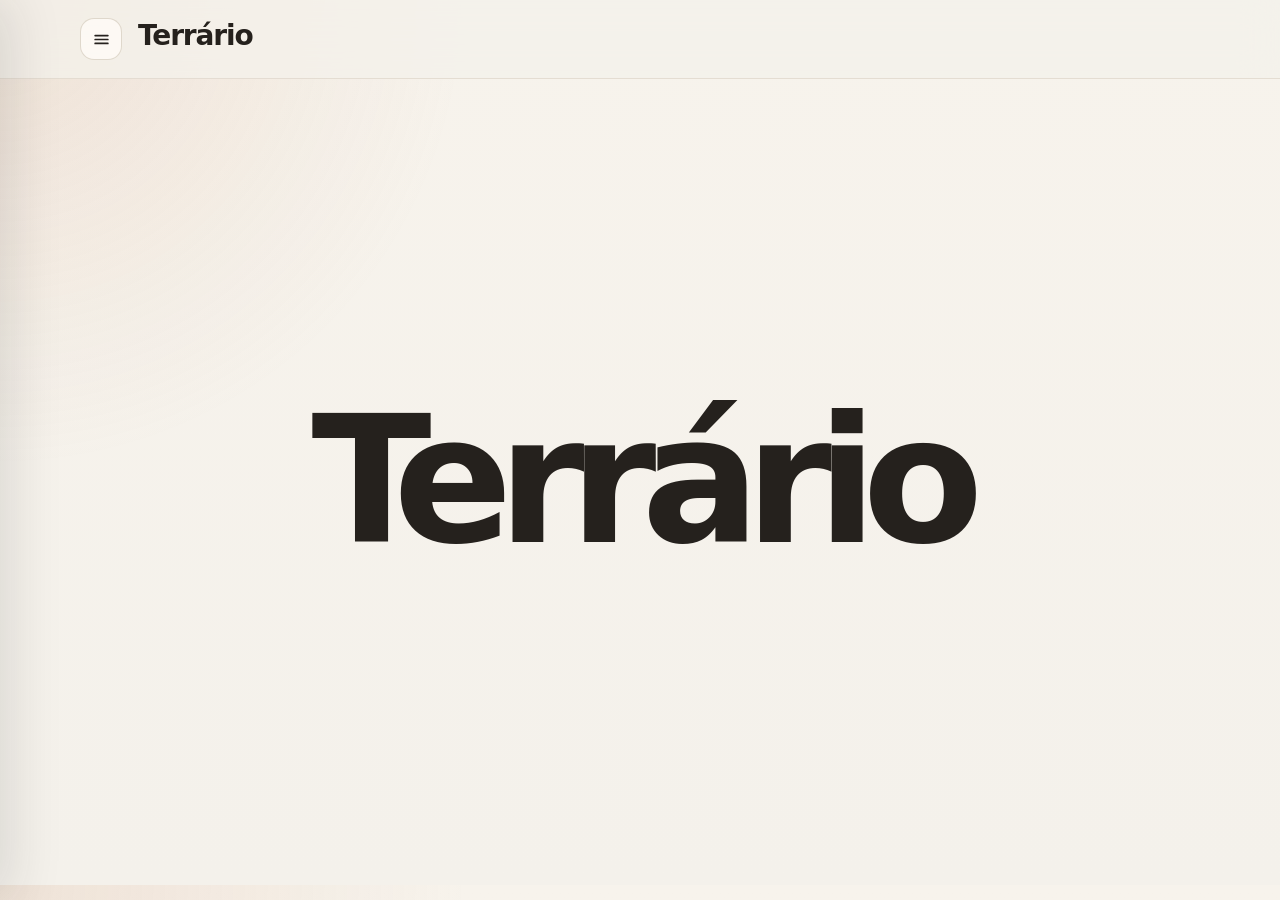
==== index.html @ 87574049 "Add minimal Terrário home page" ====
<!doctype html>
<html lang="pt-BR">
<head>
  <meta charset="utf-8" />
  <meta name="viewport" content="width=device-width, initial-scale=1" />
  <title>Terrário — Novela Vertical</title>
  <style>
    :root{--bg:#f4f1eb;--card:#fffdf8;--ink:#25211d;--muted:#7d7469;--line:#ded6ca;--soft:#eee7dc;--accent:#8f3d2e;--accent2:#c58a68;--done:#55765b;--r:28px;--shadow:0 18px 50px rgba(37,33,29,.08)}
    *{box-sizing:border-box}html{scroll-behavior:smooth;scroll-snap-type:y proximity}body{margin:0;background:radial-gradient(circle at top left,rgba(197,138,104,.16),transparent 30%),linear-gradient(180deg,#f7f3ec 0%,var(--bg) 100%);color:var(--ink);font-family:Inter,ui-sans-serif,system-ui,-apple-system,BlinkMacSystemFont,"Segoe UI",sans-serif;line-height:1.4}header{position:sticky;top:0;z-index:10;backdrop-filter:blur(18px);background:rgba(244,241,235,.78);border-bottom:1px solid rgba(222,214,202,.75)}.topbar{width:min(1120px,calc(100% - 32px));margin:0 auto;padding:18px 0;display:grid;grid-template-columns:1fr auto;align-items:center;gap:20px}.brand-row{display:grid;grid-template-columns:auto 1fr;gap:16px;align-items:center}.menu-button{width:42px;height:42px;border-radius:14px;border:1px solid rgba(222,214,202,.95);background:rgba(255,253,248,.72);color:var(--ink);display:grid;place-items:center;cursor:pointer;transition:.16s}.menu-button:hover{transform:translateY(-1px);border-color:var(--accent2);background:#fffdf8}.menu-button svg{width:19px;height:19px;stroke:currentColor;stroke-width:2.2;stroke-linecap:round}h1{margin:0;font-size:clamp(1.1rem,2.2vw,1.75rem);letter-spacing:-.04em;line-height:1}.subtitle{margin-top:6px;color:var(--muted);font-size:.88rem}.progress-wrap{min-width:min(320px,42vw)}.progress-meta{display:flex;justify-content:space-between;margin-bottom:8px;color:var(--muted);font-size:.78rem}.progress-track{height:10px;overflow:hidden;border-radius:999px;background:var(--soft);border:1px solid rgba(222,214,202,.9)}.progress-bar{height:100%;width:0;border-radius:999px;background:linear-gradient(90deg,var(--accent),var(--accent2));transition:width .4s ease}main{width:min(1120px,calc(100% - 32px));margin:0 auto;padding:28px 0 80px}.drawer-backdrop{position:fixed;inset:0;z-index:19;background:rgba(37,33,29,.18);opacity:0;pointer-events:none;transition:opacity .18s}.drawer{position:fixed;z-index:20;top:0;left:0;height:100vh;width:min(340px,calc(100vw - 28px));padding:22px;background:rgba(255,253,248,.96);border-right:1px solid rgba(222,214,202,.94);box-shadow:18px 0 50px rgba(37,33,29,.12);transform:translateX(-102%);transition:transform .22s ease;display:flex;flex-direction:column;gap:20px}body.drawer-open .drawer{transform:translateX(0)}body.drawer-open .drawer-backdrop{opacity:1;pointer-events:auto}.drawer-head{display:flex;align-items:center;justify-content:space-between;gap:14px;padding-bottom:18px;border-bottom:1px solid var(--line)}.drawer-title{margin:0;border:0;padding:0;background:transparent;color:inherit;cursor:pointer;text-align:left;font:inherit;font-size:1.55rem;font-weight:700;letter-spacing:-.055em;line-height:1}.drawer-close{width:36px;height:36px;border-radius:12px;border:1px solid rgba(222,214,202,.95);background:transparent;color:var(--muted);cursor:pointer;font-size:1.2rem;line-height:1}.drawer-section-title,.eyebrow,.guide-kicker{color:var(--accent);text-transform:uppercase;letter-spacing:.12em;font-size:.68rem;font-weight:850}.project-list{display:grid;gap:10px}.project-card{display:block;width:100%;border:1px solid rgba(222,214,202,.9);border-radius:20px;background:rgba(244,241,235,.52);padding:14px;text-align:left;text-decoration:none;color:var(--ink);cursor:pointer;transition:.16s}.project-card:hover{transform:translateY(-1px);border-color:rgba(197,138,104,.7);background:rgba(244,241,235,.86)}.project-card.active{border-color:rgba(143,61,46,.28);background:linear-gradient(135deg,rgba(143,61,46,.08),rgba(197,138,104,.08)),rgba(255,253,248,.85)}.project-card.placeholder{cursor:default;opacity:.68}.project-name{display:flex;align-items:center;gap:9px;font-weight:800;letter-spacing:-.02em}.project-name:before{content:"";width:8px;height:8px;border-radius:999px;background:var(--done);box-shadow:0 0 0 4px rgba(85,118,91,.1)}.placeholder .project-name:before{background:#b7aa9a;box-shadow:0 0 0 4px rgba(183,170,154,.12)}.project-meta{margin:7px 0 0 17px;color:var(--muted);font-size:.82rem}.terrario-home{display:none;min-height:calc(100vh - 94px);place-items:center;padding:32px}.terrario-home h2{margin:0;font-size:clamp(4rem,14vw,11rem);line-height:.85;letter-spacing:-.085em}body.home-mode .terrario-home{display:grid}body.home-mode main,body.home-mode footer{display:none}body.home-mode .progress-wrap{display:none}.project-frame{display:none;width:100%;border:0;background:var(--bg)}body.voltinha-mode{height:100vh;overflow:hidden;display:flex;flex-direction:column}body.voltinha-mode header{position:relative;flex:0 0 auto}body.voltinha-mode main,body.voltinha-mode footer{display:none}body.voltinha-mode .project-frame{display:block;flex:1;min-height:0}.drawer-foot{margin-top:auto;color:var(--muted);font-size:.78rem;border-top:1px solid var(--line);padding-top:16px}.intro,.week,.milestone{min-height:calc(100vh - 94px);scroll-snap-align:start;display:grid;align-items:center;padding:34px 0}.intro{padding:48px 0}.intro-card,.week-card,.milestone-card{background:rgba(255,253,248,.76);border:1px solid rgba(222,214,202,.9);border-radius:var(--r);box-shadow:var(--shadow);overflow:hidden}.intro-card,.milestone-card{padding:clamp(26px,5vw,56px)}.intro h2,.milestone h2{margin:0;max-width:880px;font-size:clamp(2.2rem,8vw,5.8rem);line-height:.92;letter-spacing:-.075em}.milestone h2{font-size:clamp(2rem,5vw,4.6rem)}.intro p,.milestone p{margin:24px 0 0;max-width:650px;color:var(--muted);font-size:clamp(1rem,1.6vw,1.2rem)}.quick-nav{display:flex;flex-wrap:wrap;gap:8px;margin-top:30px}.quick-nav a{color:var(--ink);text-decoration:none;border:1px solid var(--line);background:rgba(255,253,248,.72);padding:8px 12px;border-radius:999px;font-size:.82rem}.week-card{display:grid;grid-template-columns:minmax(260px,.9fr) minmax(300px,1.1fr);background:var(--card)}.week-side{padding:clamp(24px,4vw,42px);background:radial-gradient(circle at top right,rgba(143,61,46,.11),transparent 34%),linear-gradient(180deg,#fffaf0,#f8f2e8);border-right:1px solid var(--line)}.phase{display:inline-flex;gap:8px;align-items:center;margin-bottom:18px;color:var(--accent);font-size:.75rem;font-weight:800;letter-spacing:.1em;text-transform:uppercase}.phase:before{content:"";width:8px;height:8px;border-radius:999px;background:var(--accent)}.week-number{color:var(--muted);font-size:.9rem;margin-bottom:10px}.week h2{margin:0;font-size:clamp(2rem,4.6vw,4.4rem);line-height:.93;letter-spacing:-.075em}.week-goal{margin-top:22px;color:var(--muted);font-size:1rem;max-width:34ch}.deliverable{display:inline-flex;margin-top:24px;border:1px solid rgba(143,61,46,.22);background:rgba(143,61,46,.07);color:var(--accent);border-radius:999px;padding:9px 13px;font-size:.82rem;font-weight:700}.guide{margin-top:22px;border:1px solid rgba(222,214,202,.9);border-radius:18px;background:rgba(255,253,248,.64);overflow:hidden}.guide summary{list-style:none;cursor:pointer;padding:14px 16px;display:flex;align-items:center;justify-content:space-between;gap:14px;color:var(--ink);font-size:.88rem;font-weight:750}.guide summary::-webkit-details-marker{display:none}.guide summary:after{content:"+";display:grid;place-items:center;flex:0 0 auto;width:24px;height:24px;border-radius:999px;background:rgba(143,61,46,.08);color:var(--accent);font-weight:900}.guide[open] summary:after{content:"–"}.guide-body{padding:0 16px 16px;display:grid;gap:14px;color:var(--muted);font-size:.9rem}.guide-block{border-top:1px solid rgba(222,214,202,.75);padding-top:14px}.guide p{margin:0}.guide-note{display:inline-flex;margin-top:8px;border:1px solid rgba(143,61,46,.18);background:rgba(143,61,46,.06);color:var(--accent);border-radius:999px;padding:6px 9px;font-size:.72rem;font-weight:760}.check-area{padding:clamp(24px,4vw,42px);display:flex;flex-direction:column;justify-content:center}.checklist{display:grid;gap:11px}label.check{position:relative;display:grid;grid-template-columns:28px 1fr;gap:12px;align-items:start;padding:13px 14px;border-radius:18px;background:rgba(244,241,235,.58);border:1px solid rgba(222,214,202,.68);cursor:pointer;transition:.16s}label.check:hover{transform:translateY(-1px);border-color:rgba(197,138,104,.65);background:rgba(244,241,235,.92)}.check input{position:absolute;opacity:0;pointer-events:none}.box{width:24px;height:24px;border:1.8px solid #b7aa9a;border-radius:8px;background:#fffdf8;display:grid;place-items:center;transition:.18s}.box svg{width:15px;height:15px;stroke:white;stroke-width:3;stroke-linecap:round;stroke-linejoin:round;fill:none;stroke-dasharray:22;stroke-dashoffset:22;transition:stroke-dashoffset .22s ease .06s}.check-text{padding-top:1px;color:var(--ink);transition:.18s}.check input:checked+.box{background:var(--done);border-color:var(--done);transform:scale(1.08) rotate(-3deg);animation:pop .24s ease}.check input:checked+.box svg{stroke-dashoffset:0}.check input:checked~.check-text{color:var(--done);opacity:.78;text-decoration:line-through;text-decoration-thickness:1px;text-decoration-color:rgba(85,118,91,.55)}@keyframes pop{0%{transform:scale(.82)}65%{transform:scale(1.16) rotate(-5deg)}100%{transform:scale(1.08) rotate(-3deg)}}footer{color:var(--muted);font-size:.82rem;padding:0 0 60px;text-align:center}.reset{margin-top:16px;border:1px solid var(--line);background:transparent;color:var(--muted);border-radius:999px;padding:10px 14px;cursor:pointer}@media(max-width:780px){html{scroll-snap-type:none}.topbar{grid-template-columns:1fr}.progress-wrap{min-width:0}.week-card{grid-template-columns:1fr}.week-side{border-right:0;border-bottom:1px solid var(--line)}.week,.milestone,.intro{min-height:auto;scroll-snap-align:none}}
  </style>
</head>
<body class="home-mode">
  <header><div class="topbar"><div class="brand-row"><button class="menu-button" id="openDrawer" aria-label="Abrir Terrário" aria-expanded="false"><svg viewBox="0 0 24 24"><path d="M4 7h16"></path><path d="M4 12h16"></path><path d="M4 17h16"></path></svg></button><div><h1 id="projectTitle">Terrário</h1><div class="subtitle" id="projectSubtitle"></div></div></div><div class="progress-wrap"><div class="progress-meta"><span id="progressText">0% fechado</span><span id="countText">0/0 checks</span></div><div class="progress-track"><div class="progress-bar" id="progressBar"></div></div></div></div></header>
  <div class="drawer-backdrop" id="drawerBackdrop"></div><aside class="drawer" id="terrarioDrawer"><div class="drawer-head"><button class="drawer-title" id="homeProject" type="button">Terrário</button><button class="drawer-close" id="closeDrawer" aria-label="Fechar Terrário">×</button></div><div><div class="drawer-section-title">Mudas</div><div class="project-list"><button class="project-card" data-project="novela"><div class="project-name">Novela Vertical</div><div class="project-meta"><span id="drawerProjectMeta">24 semanas · 0% fechado</span></div></button><button class="project-card" data-project="voltinha"><div class="project-name">Voltinha</div><div class="project-meta">radar editorial</div></button><a class="project-card" href="https://alanferreiras-web.github.io/bancafeiras/" target="_blank" rel="noopener"><div class="project-name">Banca</div><div class="project-meta">abrir em nova aba ↗</div></a><button class="project-card placeholder" aria-disabled="true"><div class="project-name">Nova muda</div><div class="project-meta">em breve</div></button></div></div><div class="drawer-foot">v1.5</div></aside>
  <div class="terrario-home" aria-labelledby="homeTitle"><h2 id="homeTitle">Terrário</h2></div>
  <main><section class="intro" id="inicio"><div class="intro-card"><div class="eyebrow">Depois do marco de 10 de julho</div><h2>Um scroll por semana. Um fechamento a cada quinze dias.</h2><p>Um quadro simples para transformar a novela vertical em projeto: premissa, personagens, temporada, piloto, linguagem, viabilidade e dossiê.</p><nav class="quick-nav" id="quickNav"></nav></div></section><div id="app"></div></main>
  <footer><div>Os checks ficam salvos neste navegador.</div><button class="reset" id="resetBtn">limpar checks</button></footer>
  <iframe class="project-frame" id="voltinhaFrame" title="Voltinha" loading="lazy"></iframe>
<script>
const weeks=[
{p:'Fase 1',w:1,t:'Página zero',g:'Criar uma primeira âncora para o projeto antes de tentar resolver a história inteira.',d:'Página zero do projeto',c:['Título provisório','Formato: novela vertical','Gênero e subgênero possíveis','Tema central','Frase-tese: por que novela, por que vertical, por que agora','3 referências iniciais'],o:'Criar uma primeira âncora para o projeto. Ainda não é sobre resolver a história inteira; é sobre entender a aposta central da novela vertical.',r:'Começa a alimentar os campos de título, gênero principal, subgênero, formato predominante, logline, proposta criativa e histórico do projeto.',e:'Escreva uma página livre respondendo: que novela é essa, por que ela é vertical, por que ela existe agora e que tipo de mundo ou desejo ela quer investigar.'},
{p:'Fase 1',w:2,t:'Hipóteses narrativas',g:'Abrir possibilidades sem fechar cedo demais.',d:'Mapa de hipóteses',c:['3 caminhos possíveis de história','3 protagonistas possíveis','3 conflitos centrais possíveis','3 mundos sociais possíveis','3 tons possíveis'],o:'Abrir possibilidades antes de escolher uma só. Essa semana serve para evitar que a primeira ideia vire obrigação cedo demais.',r:'Ajuda a amadurecer a escolha de gênero, subgênero, formato e sinopse. Também prepara a proposta criativa, porque força comparação entre caminhos possíveis.',e:'Liste três versões diferentes da mesma intuição. Para cada uma, escreva protagonista, conflito, mundo, tom e o que mudaria se ela fosse contada em vertical.',m:['Fechamento quinzenal 1','Documento de intenção v0.1','Uma ou duas páginas respondendo que projeto é esse, qual é sua força autoral e qual é sua aposta de linguagem.']},
{p:'Fase 2',w:3,t:'Premissa escolhida',g:'Sair das possibilidades e escolher a história que vai guiar o desenvolvimento.',d:'Premissa escolhida',c:['Protagonista','Desejo da protagonista','Obstáculo principal','Segredo','Mundo da história','Promessa da temporada'],o:'Escolher a história que vai guiar o desenvolvimento. A ideia ainda pode mudar, mas agora precisa ter direção.',r:'Alimenta diretamente logline, sinopse e arco narrativo da primeira temporada.',e:'Complete a frase: uma novela vertical sobre uma pessoa que quer algo, mas enfrenta uma força contrária, enquanto um segredo ou conflito maior ameaça mudar tudo.'},
{p:'Fase 2',w:4,t:'Motor de novela',g:'Identificar o segredo, a ferida e a força que empurram a temporada.',d:'Motor dramático',c:['Segredo central','Conflito principal','Força antagonista','Ferida da protagonista','Primeira grande virada','Possível final de temporada'],o:'Encontrar o motor de novela: desejo, segredo, obstáculo, antagonismo e promessa de continuidade.',r:'Fortalece sinopse, sinopse do piloto, loglines dos episódios seguintes e arco da temporada.',e:'Escreva o segredo central, a ferida da protagonista, a primeira grande virada e uma hipótese de final. Não precisa estar bonito; precisa funcionar.',m:['Fechamento quinzenal 2','Premissa expandida v0.2','Uma frase forte, um parágrafo de história e uma tese inicial sobre a novela vertical.']},
{p:'Fase 3',w:5,t:'Personagens',g:'Criar um elenco com função, desejo, contradição e presença vertical.',d:'Mapa de personagens',c:['Protagonista','Antagonista','Par ou vínculo afetivo','Confidente','Personagem de humor, fofoca ou comentário social','Personagem-catalisador'],o:'Criar personagens com função dramática, não apenas nomes. Cada personagem precisa mover desejo, conflito, humor, exposição ou consequência.',r:'Apoia sinopse, arco da temporada, piloto, episódios seguintes e proposta criativa. Embora o formulário não peça mapa de personagens, ele aparece indiretamente em todos esses textos.',e:'Para cada personagem, escreva: desejo, segredo, contradição, relação com a protagonista e por que essa pessoa aparece bem em uma narrativa vertical.'},
{p:'Fase 3',w:6,t:'Núcleos',g:'Fazer o projeto parecer novela, com relações que se cruzam e geram recorrência.',d:'Mapa de núcleos',c:['Núcleo familiar','Núcleo amoroso ou afetivo','Núcleo de trabalho ou sobrevivência','Núcleo de amizade e confidência','Núcleo de comentário social'],o:'Fazer a história ganhar corpo de novela, com núcleos que sustentem recorrência, encontros, fofoca, conflito e viradas.',r:'Ajuda principalmente no arco narrativo da primeira temporada, que pode ter até 8.000 caracteres, e na sinopse geral, de até 2.500 caracteres.',e:'Descreva cada núcleo em poucas linhas: quem está ali, qual tensão ele carrega e que tipo de cena esse núcleo promete entregar.',n:'Limites relacionados: arco até 8.000 caracteres; sinopse até 2.500 caracteres.',m:['Fechamento quinzenal 3','Bíblia de personagens v0.1','Elenco funcional com desejo, segredo, contradição, relação com a protagonista e função dramática.']},
{p:'Fase 4',w:7,t:'Arco macro',g:'Transformar premissa em progressão de temporada.',d:'Arco macro da temporada',c:['Começo','Incidente inicial','Primeira virada','Ponto médio','Queda, clímax e final','Gancho de continuidade'],o:'Transformar a premissa em progressão. A temporada precisa ter começo, viradas, queda, clímax e consequência.',r:'Prepara o campo de arco narrativo da primeira temporada, com limite de até 8.000 caracteres.',e:'Conte a temporada como se estivesse explicando para alguém em cinco minutos. Depois marque onde estão as viradas principais.',n:'Limite: arco da temporada até 8.000 caracteres.'},
{p:'Fase 4',w:8,t:'Blocos',g:'Organizar a temporada em blocos de tensão, revelação e consequência.',d:'Divisão da temporada',c:['Bloco 1 — apresentação, promessa e primeiro gancho','Bloco 2 — desejo cresce e mentira começa a custar','Bloco 3 — alianças, exposição e virada emocional','Bloco 4 — queda, confronto e revelação','Bloco 5 — consequência, clímax e novo gancho'],o:'Dividir a temporada em blocos para enxergar ritmo e acúmulo dramático.',r:'Apoia o arco da temporada e o campo de piloto + logline dos episódios seguintes, que tem até 2.000 caracteres.',e:'Escreva um parágrafo por bloco. Cada bloco precisa ter uma promessa, uma complicação e uma virada.',n:'Limite relacionado: piloto + episódios seguintes até 2.000 caracteres.',m:['Fechamento quinzenal 4','Arco da temporada v0.1','A primeira versão do campo mais longo: a temporada inteira com progressão dramática.']},
{p:'Fase 5',w:9,t:'Piloto',g:'Provar a série em cena: protagonista, conflito, tom e primeiro gancho.',d:'Piloto',c:['Sinopse do piloto','Escaleta do piloto','Gancho final','Primeira versão de roteiro ou cena-chave'],o:'Provar a novela em cena. O piloto precisa apresentar protagonista, conflito, tom, linguagem vertical e gancho.',r:'Alimenta a sinopse do episódio piloto, que entra junto com as loglines dos episódios seguintes em um campo de até 2.000 caracteres.',e:'Escreva o piloto em poucas cenas. Comece tarde, entre no conflito rápido e termine com uma imagem, frase ou revelação que obrigue o próximo episódio.',n:'Limite: piloto + episódios seguintes até 2.000 caracteres.'},
{p:'Fase 5',w:10,t:'Primeiros episódios',g:'Testar continuidade e ganchos sem precisar escrever a temporada inteira.',d:'10 loglines',c:['Logline do episódio 1','Logline do episódio 2','Logline do episódio 3','Logline do episódio 4','Logline do episódio 5','Loglines dos episódios 6 a 10'],o:'Testar continuidade. Os dez primeiros episódios mostram se a história tem motor ou se só tem uma boa abertura.',r:'Serve para o campo de sinopse do piloto + logline dos episódios seguintes, limitado a até 2.000 caracteres.',e:'Escreva uma linha por episódio usando a fórmula: acontecimento + consequência + novo gancho.',n:'Limite: até 2.000 caracteres para piloto + episódios seguintes.',m:['Fechamento quinzenal 5','Piloto + 10 episódios v0.1','Sinopse do piloto e continuidade inicial em loglines.']},
{p:'Fase 6',w:11,t:'Gramática vertical',g:'Defender a mídia como linguagem, não como suporte menor.',d:'Documento de linguagem vertical',c:['Câmera','Rosto','Corpo','Mensagens, telas e chamadas','Montagem e som','Lógica dos ganchos'],o:'Defender a verticalidade como linguagem. A tela vertical precisa mudar encenação, ritmo, intimidade e gancho.',r:'Alimenta a proposta criativa e conceitual do projeto, com limite de até 2.000 caracteres.',e:'Explique como câmera, rosto, corpo, mensagens, som e montagem funcionam nessa novela. Evite dizer só que é para celular; diga o que o vertical faz dramaturgicamente.',n:'Limite: proposta criativa até 2.000 caracteres.'},
{p:'Fase 6',w:12,t:'Referências',g:'Transformar referências em comentário de linguagem.',d:'Referências visuais comentadas',c:['Referência de tom','Referência de enquadramento','Referência de atuação','Referência de ritmo','Referência de cor, textura e linguagem mobile'],o:'Transformar referências em argumento. Referência não é só mood; é evidência de tom, ritmo, atuação, cor, textura e linguagem.',r:'O regulamento pede referências visuais por link. Essa etapa prepara esse link e também fortalece a proposta criativa.',e:'Para cada referência, escreva duas frases: o que ela tem de útil e o que você não quer copiar.',m:['Fechamento quinzenal 6','Proposta criativa v0.1','O texto em que a novela vertical vira argumento estético, dramatúrgico e industrial.']},
{p:'Fase 7',w:13,t:'Logline e sinopse',g:'Traduzir o projeto para leitura rápida sem perder personalidade.',d:'Logline + sinopse curta',c:['Logline livre','Logline até 250 caracteres','Sinopse curta','Sinopse até 2.500 caracteres'],o:'Traduzir o projeto para leitura rápida. Logline e sinopse precisam ser claras, mas não genéricas.',r:'Logline com até 250 caracteres. Sinopse com até 2.500 caracteres.',e:'Faça primeiro versões livres. Depois corte. A logline deve conter protagonista, desejo, obstáculo e tensão central. A sinopse deve apresentar mundo, conflito e promessa da temporada.',n:'Limites: logline até 250 caracteres; sinopse até 2.500 caracteres.'},
{p:'Fase 7',w:14,t:'Histórico e status',g:'Dar contexto ao projeto e mostrar o que já existe.',d:'Histórico + status',c:['Histórico do projeto','Status de desenvolvimento','O que já existe','O que falta desenvolver','Por que um laboratório ajudaria'],o:'Dar contexto ao projeto: de onde ele veio, onde está e por que precisa de desenvolvimento.',r:'Histórico do projeto com até 500 caracteres. Status de desenvolvimento também é solicitado no formulário.',e:'Escreva de forma simples: como a ideia nasceu, o que já foi criado, o que ainda falta e por que um laboratório ajudaria.',n:'Limite: histórico do projeto até 500 caracteres.',m:['Fechamento quinzenal 7','Pacote textual curto v0.1','Título, formato, logline, sinopse, histórico e status em modo formulário.']},
{p:'Fase 8',w:15,t:'Modelo de produção',g:'Mostrar que o projeto é autoral, mas também realizável.',d:'Modelo de produção',c:['Número estimado de episódios','Duração média','Produção em bloco','Locações recorrentes','Elenco principal e equipe-base','Possível prova de conceito'],o:'Mostrar que a novela vertical é realizável. O formato pode ser ambicioso e, ao mesmo tempo, inteligente em produção.',r:'Prepara os campos de orçamento em grandes itens, plano de financiamento, formato predominante, número de episódios e duração de cada episódio.',e:'Descreva o modelo de produção: episódios, duração, blocos de gravação, locações recorrentes, elenco, equipe e prova de conceito.'},
{p:'Fase 8',w:16,t:'Orçamento',g:'Criar uma visão macro de custo e financiamento.',d:'Orçamento + financiamento',c:['Orçamento macro em USD','Desenvolvimento e roteiro','Produção e elenco','Pós-produção','Comunicação','Plano de financiamento simplificado'],o:'Criar uma primeira visão de custo e financiamento sem entrar em planilha pesada demais.',r:'O regulamento pede orçamento do projeto em grandes itens e plano de financiamento simplificado, ambos com valores em USD.',e:'Liste grandes categorias de custo e uma hipótese de financiamento. Trabalhe em macro: desenvolvimento, roteiro, produção, elenco, pós, entrega e comunicação.',n:'Valores em USD.',m:['Fechamento quinzenal 8','Plano de viabilidade v0.1','Um plano que defende a novela vertical como dramaturgia popular, mobile, escalável e cuidadosa.']},
{p:'Fase 9',w:17,t:'Carta do roteirista',g:'Escrever o lugar autoral do projeto.',d:'Carta de motivação',c:['Por que eu','Por que essa história','Por que esse formato','Por que agora','O que o laboratório acrescentaria'],o:'Escrever o lugar autoral do projeto. A carta precisa mostrar por que você, por que essa história e por que agora.',r:'Carta de motivação do roteirista principal com até 1.200 caracteres.',e:'Escreva uma carta curta, pessoal e objetiva. Evite currículo em forma de carta. Foque na relação entre trajetória, projeto, linguagem vertical e desenvolvimento.',n:'Limite: até 1.200 caracteres.'},
{p:'Fase 9',w:18,t:'Produção e bios',g:'Mapear o produtor ideal e preparar os textos autorais de apresentação.',d:'Produtor + biofilmografias',c:['Perfil de produtor desejado','Carta do produtor ou versão-modelo','Biofilmografia do roteirista','Biofilmografia do produtor, se houver'],o:'Preparar o lado de produção e as bios. Mesmo sem produtor fechado, dá para definir o perfil de parceria que o projeto pede.',r:'Carta do produtor com até 1.200 caracteres. Biofilmografia do roteirista e do produtor com até 800 caracteres cada.',e:'Escreva sua biofilmografia em versão curta. Para o produtor, crie uma versão-modelo ou descreva que tipo de produtor/produtora combina com o projeto.',n:'Limites: carta até 1.200 caracteres; biofilmografias até 800 caracteres.',m:['Fechamento quinzenal 9','Pacote autoral v0.1','Cartas, biofilmografia e posicionamento autoral do projeto.']},
{p:'Fase 10',w:19,t:'Diagnóstico',g:'Testar se a história está de pé antes de polir.',d:'Diagnóstico da temporada',c:['A protagonista move a história?','O segredo sustenta a temporada?','O antagonismo está claro?','O vertical é linguagem?','Parece novela?','Os ganchos funcionam?'],o:'Fazer uma revisão estrutural antes da lapidação. Aqui a pergunta não é se está bonito, mas se está de pé.',r:'Essa revisão melhora sinopse, piloto, episódios seguintes, arco da temporada e proposta criativa.',e:'Responda às perguntas do checklist com honestidade. Quando algo estiver fraco, escreva uma hipótese de correção em uma frase.'},
{p:'Fase 10',w:20,t:'Reescrita',g:'Ajustar estrutura, personagens, arco, piloto e proposta vertical.',d:'Reescrita estrutural',c:['Ajuste da premissa','Ajuste dos personagens','Ajuste do arco','Ajuste do piloto','Ajuste da proposta vertical'],o:'Aplicar a revisão. É a semana de mexer em estrutura, não só em frase.',r:'Revisão direta dos campos principais: logline, sinopse, piloto, episódios seguintes, arco da temporada e proposta criativa.',e:'Reescreva a premissa, o arco e o piloto a partir do diagnóstico. Guarde a versão antiga para comparar.',m:['Fechamento quinzenal 10','Bíblia criativa v0.5','Premissa, mundo, personagens, temporada, piloto, linguagem vertical e referências.']},
{p:'Fase 11',w:21,t:'Leitores',g:'Preparar uma versão enxuta para leitura externa.',d:'Material para leitores',c:['Logline','Sinopse','Personagens','Arco e piloto','Proposta vertical','Perguntas de feedback'],o:'Preparar uma leitura externa objetiva. Leitor bom precisa de material claro e perguntas certas.',r:'Ajuda a testar todos os campos centrais antes de fechar uma versão de inscrição.',e:'Monte um PDF ou documento curto com logline, sinopse, personagens, arco, piloto, proposta vertical e cinco perguntas de feedback.'},
{p:'Fase 11',w:22,t:'Feedbacks',g:'Separar problema estrutural, gosto pessoal e diferencial forte.',d:'Consolidação dos feedbacks',c:['Recorrências','Gosto pessoal','Problemas estruturais','Pontos fortes','Decisões de reescrita'],o:'Organizar feedback sem obedecer tudo. A ideia é separar padrão, gosto pessoal, problema real e diferencial forte.',r:'Essa etapa fortalece a versão final dos textos e reduz ruídos antes de adaptar para qualquer edital.',e:'Crie quatro grupos: vou ajustar, vou testar, vou ignorar, vou preservar. Depois escreva as decisões de reescrita.',m:['Fechamento quinzenal 11','Relatório de revisão externa','Um mapa do que será absorvido, ignorado ou testado em nova versão.']},
{p:'Fase 12',w:23,t:'Textos finais',g:'Reescrever os textos principais para uma versão 1.0 do pacote.',d:'Reescrita final dos textos principais',c:['Logline','Sinopse','Arco da temporada','Piloto + episódios seguintes','Proposta criativa','Histórico e status'],o:'Reescrever os textos principais já com clareza de projeto.',r:'Fecha versões de logline, sinopse, arco, piloto + episódios seguintes, proposta criativa, histórico e status.',e:'Reescreva pensando em leitura de seleção: clareza primeiro, personalidade depois, excesso nunca.'},
{p:'Fase 12',w:24,t:'Dossiê completo',g:'Fechar a primeira versão completa do projeto.',d:'Pacote de projeto v1.0',c:['Capa e página zero','Formato, mundo e personagens','Arco, piloto e episódios seguintes','Gramática vertical e referências','Orçamento e financiamento','Cartas, bios e próximos passos'],o:'Fechar o dossiê v1.0. Não precisa ser definitivo para sempre; precisa ser completo o suficiente para circular.',r:'Reúne praticamente todos os itens pedidos: título, título em inglês, gênero, subgênero, formato, episódios, duração, logline, sinopse, piloto, arco, proposta, referências, orçamento, financiamento, histórico, trabalho anterior, dados, cartas e bios.',e:'Monte o pacote completo em ordem de leitura. Depois faça uma passada só para cortar repetição e alinhar tom.',m:['Fechamento quinzenal 12','Dossiê da novela vertical v1.0','Uma versão completa o suficiente para adaptar a editais, laboratórios, parceiros ou prova de conceito.']}
];
const app=document.getElementById('app'), nav=document.getElementById('quickNav');
function check(id,text){return `<label class="check"><input type="checkbox" id="${id}"><span class="box"><svg viewBox="0 0 24 24"><path d="M5 12.5l4.5 4.5L19 7"/></svg></span><span class="check-text">${text}</span></label>`}
weeks.forEach(x=>{nav.insertAdjacentHTML('beforeend',`<a href="#semana-${x.w}">S${x.w}</a>`);app.insertAdjacentHTML('beforeend',`<section class="week" id="semana-${x.w}"><article class="week-card"><aside class="week-side"><div class="phase">${x.p}</div><div class="week-number">Semana ${x.w}</div><h2>${x.t}</h2><p class="week-goal">${x.g}</p><div class="deliverable">Entregável: ${x.d}</div><details class="guide"><summary>guia da semana</summary><div class="guide-body"><div class="guide-block"><div class="guide-kicker">objetivo</div><p>${x.o}</p></div><div class="guide-block"><div class="guide-kicker">regulamento</div><p>${x.r}</p>${x.n?`<span class="guide-note">${x.n}</span>`:''}</div><div class="guide-block"><div class="guide-kicker">o que escrever</div><p>${x.e}</p></div></div></details></aside><div class="check-area"><div class="checklist">${x.c.map((c,i)=>check(`s${x.w}-${i+1}`,c)).join('')}</div></div></article></section>`);if(x.m){app.insertAdjacentHTML('beforeend',`<section class="milestone"><article class="milestone-card"><div class="eyebrow">${x.m[0]}</div><h2>${x.m[1]}</h2><p>${x.m[2]}</p>${check(`fq${x.w/2}`,`Fechar ${x.m[1]}`)}</article></section>`)}});
const STORAGE_KEY='terrario_novela_vertical_v12';const inputs=[...document.querySelectorAll('input[type="checkbox"]')];const progressBar=document.getElementById('progressBar'),progressText=document.getElementById('progressText'),countText=document.getElementById('countText'),drawerMeta=document.getElementById('drawerProjectMeta');
function update(){const total=inputs.length,checked=inputs.filter(i=>i.checked).length,p=total?Math.round(checked/total*100):0;progressBar.style.width=p+'%';progressText.textContent=p+'% fechado';countText.textContent=checked+'/'+total+' checks';drawerMeta.textContent='24 semanas · '+p+'% fechado'}
function save(){const s={};inputs.forEach(i=>s[i.id]=i.checked);localStorage.setItem(STORAGE_KEY,JSON.stringify(s));update()}function load(){const s=JSON.parse(localStorage.getItem(STORAGE_KEY)||'{}');inputs.forEach(i=>i.checked=!!s[i.id]);update()}inputs.forEach(i=>i.addEventListener('change',save));document.getElementById('resetBtn').onclick=()=>{if(confirm('Limpar todos os checks?')){inputs.forEach(i=>i.checked=false);localStorage.removeItem(STORAGE_KEY);update()}};
const open=document.getElementById('openDrawer'),close=document.getElementById('closeDrawer'),back=document.getElementById('drawerBackdrop');function od(){document.body.classList.add('drawer-open');open.setAttribute('aria-expanded','true')}function cd(){document.body.classList.remove('drawer-open');open.setAttribute('aria-expanded','false')}open.onclick=od;close.onclick=cd;back.onclick=cd;document.addEventListener('keydown',e=>{if(e.key==='Escape')cd()});
const projectTitle=document.getElementById('projectTitle'),projectSubtitle=document.getElementById('projectSubtitle'),progressWrap=document.querySelector('.progress-wrap'),voltinhaFrame=document.getElementById('voltinhaFrame');
function showProject(project){const isHome=project==='home',isVoltinha=project==='voltinha';document.body.classList.toggle('home-mode',isHome);document.body.classList.toggle('voltinha-mode',isVoltinha);document.querySelectorAll('.project-card[data-project]').forEach(b=>b.classList.toggle('active',!isHome&&b.dataset.project===project));projectTitle.textContent=isHome?'Terrário':isVoltinha?'Voltinha':'Novela Vertical';projectSubtitle.textContent=isHome?'':isVoltinha?'Radar editorial de tendências':'Plano de desenvolvimento — checklist leve';progressWrap.style.display=project==='novela'?'':'none';document.title=isHome?'Terrário':isVoltinha?'Terrário — Voltinha':'Terrário — Novela Vertical';if(isVoltinha&&!voltinhaFrame.src)voltinhaFrame.src='https://alanferreiras-web.github.io/voltinha/';if(!isVoltinha)window.scrollTo({top:0,behavior:'smooth'});cd()}
document.getElementById('homeProject').onclick=()=>showProject('home');document.querySelectorAll('.project-card[data-project]').forEach(b=>b.onclick=()=>showProject(b.dataset.project));document.querySelectorAll('.project-card[target="_blank"]').forEach(b=>b.addEventListener('click',cd));load();
</script>
</body>
</html>
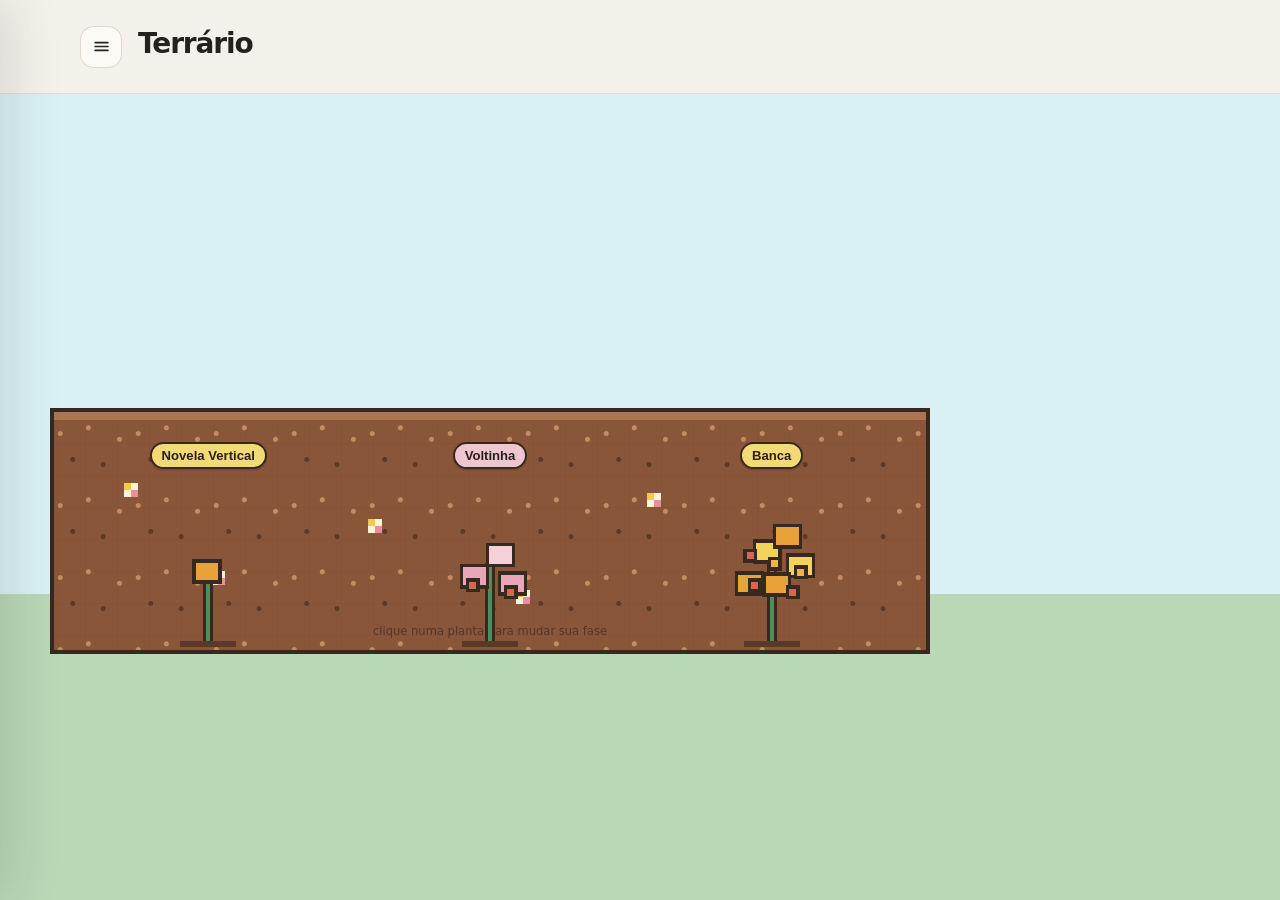
==== commit 07bd0b3e: "Implementa o jardim de projetos na home" ====
--- a/index.html
+++ b/index.html
@@ -3,56 +3,28 @@
 <head>
   <meta charset="utf-8" />
   <meta name="viewport" content="width=device-width, initial-scale=1" />
-  <title>Terrário — Novela Vertical</title>
+  <title>Terrário</title>
+  <link rel="stylesheet" href="garden.css" />
   <style>
-    :root{--bg:#f4f1eb;--card:#fffdf8;--ink:#25211d;--muted:#7d7469;--line:#ded6ca;--soft:#eee7dc;--accent:#8f3d2e;--accent2:#c58a68;--done:#55765b;--r:28px;--shadow:0 18px 50px rgba(37,33,29,.08)}
-    *{box-sizing:border-box}html{scroll-behavior:smooth;scroll-snap-type:y proximity}body{margin:0;background:radial-gradient(circle at top left,rgba(197,138,104,.16),transparent 30%),linear-gradient(180deg,#f7f3ec 0%,var(--bg) 100%);color:var(--ink);font-family:Inter,ui-sans-serif,system-ui,-apple-system,BlinkMacSystemFont,"Segoe UI",sans-serif;line-height:1.4}header{position:sticky;top:0;z-index:10;backdrop-filter:blur(18px);background:rgba(244,241,235,.78);border-bottom:1px solid rgba(222,214,202,.75)}.topbar{width:min(1120px,calc(100% - 32px));margin:0 auto;padding:18px 0;display:grid;grid-template-columns:1fr auto;align-items:center;gap:20px}.brand-row{display:grid;grid-template-columns:auto 1fr;gap:16px;align-items:center}.menu-button{width:42px;height:42px;border-radius:14px;border:1px solid rgba(222,214,202,.95);background:rgba(255,253,248,.72);color:var(--ink);display:grid;place-items:center;cursor:pointer;transition:.16s}.menu-button:hover{transform:translateY(-1px);border-color:var(--accent2);background:#fffdf8}.menu-button svg{width:19px;height:19px;stroke:currentColor;stroke-width:2.2;stroke-linecap:round}h1{margin:0;font-size:clamp(1.1rem,2.2vw,1.75rem);letter-spacing:-.04em;line-height:1}.subtitle{margin-top:6px;color:var(--muted);font-size:.88rem}.progress-wrap{min-width:min(320px,42vw)}.progress-meta{display:flex;justify-content:space-between;margin-bottom:8px;color:var(--muted);font-size:.78rem}.progress-track{height:10px;overflow:hidden;border-radius:999px;background:var(--soft);border:1px solid rgba(222,214,202,.9)}.progress-bar{height:100%;width:0;border-radius:999px;background:linear-gradient(90deg,var(--accent),var(--accent2));transition:width .4s ease}main{width:min(1120px,calc(100% - 32px));margin:0 auto;padding:28px 0 80px}.drawer-backdrop{position:fixed;inset:0;z-index:19;background:rgba(37,33,29,.18);opacity:0;pointer-events:none;transition:opacity .18s}.drawer{position:fixed;z-index:20;top:0;left:0;height:100vh;width:min(340px,calc(100vw - 28px));padding:22px;background:rgba(255,253,248,.96);border-right:1px solid rgba(222,214,202,.94);box-shadow:18px 0 50px rgba(37,33,29,.12);transform:translateX(-102%);transition:transform .22s ease;display:flex;flex-direction:column;gap:20px}body.drawer-open .drawer{transform:translateX(0)}body.drawer-open .drawer-backdrop{opacity:1;pointer-events:auto}.drawer-head{display:flex;align-items:center;justify-content:space-between;gap:14px;padding-bottom:18px;border-bottom:1px solid var(--line)}.drawer-title{margin:0;border:0;padding:0;background:transparent;color:inherit;cursor:pointer;text-align:left;font:inherit;font-size:1.55rem;font-weight:700;letter-spacing:-.055em;line-height:1}.drawer-close{width:36px;height:36px;border-radius:12px;border:1px solid rgba(222,214,202,.95);background:transparent;color:var(--muted);cursor:pointer;font-size:1.2rem;line-height:1}.drawer-section-title,.eyebrow,.guide-kicker{color:var(--accent);text-transform:uppercase;letter-spacing:.12em;font-size:.68rem;font-weight:850}.project-list{display:grid;gap:10px}.project-card{display:block;width:100%;border:1px solid rgba(222,214,202,.9);border-radius:20px;background:rgba(244,241,235,.52);padding:14px;text-align:left;text-decoration:none;color:var(--ink);cursor:pointer;transition:.16s}.project-card:hover{transform:translateY(-1px);border-color:rgba(197,138,104,.7);background:rgba(244,241,235,.86)}.project-card.active{border-color:rgba(143,61,46,.28);background:linear-gradient(135deg,rgba(143,61,46,.08),rgba(197,138,104,.08)),rgba(255,253,248,.85)}.project-card.placeholder{cursor:default;opacity:.68}.project-name{display:flex;align-items:center;gap:9px;font-weight:800;letter-spacing:-.02em}.project-name:before{content:"";width:8px;height:8px;border-radius:999px;background:var(--done);box-shadow:0 0 0 4px rgba(85,118,91,.1)}.placeholder .project-name:before{background:#b7aa9a;box-shadow:0 0 0 4px rgba(183,170,154,.12)}.project-meta{margin:7px 0 0 17px;color:var(--muted);font-size:.82rem}.terrario-home{display:none;min-height:calc(100vh - 94px);place-items:center;padding:32px}.terrario-home h2{margin:0;font-size:clamp(4rem,14vw,11rem);line-height:.85;letter-spacing:-.085em}body.home-mode .terrario-home{display:grid}body.home-mode main,body.home-mode footer{display:none}body.home-mode .progress-wrap{display:none}.project-frame{display:none;width:100%;border:0;background:var(--bg)}body.voltinha-mode{height:100vh;overflow:hidden;display:flex;flex-direction:column}body.voltinha-mode header{position:relative;flex:0 0 auto}body.voltinha-mode main,body.voltinha-mode footer{display:none}body.voltinha-mode .project-frame{display:block;flex:1;min-height:0}.drawer-foot{margin-top:auto;color:var(--muted);font-size:.78rem;border-top:1px solid var(--line);padding-top:16px}.intro,.week,.milestone{min-height:calc(100vh - 94px);scroll-snap-align:start;display:grid;align-items:center;padding:34px 0}.intro{padding:48px 0}.intro-card,.week-card,.milestone-card{background:rgba(255,253,248,.76);border:1px solid rgba(222,214,202,.9);border-radius:var(--r);box-shadow:var(--shadow);overflow:hidden}.intro-card,.milestone-card{padding:clamp(26px,5vw,56px)}.intro h2,.milestone h2{margin:0;max-width:880px;font-size:clamp(2.2rem,8vw,5.8rem);line-height:.92;letter-spacing:-.075em}.milestone h2{font-size:clamp(2rem,5vw,4.6rem)}.intro p,.milestone p{margin:24px 0 0;max-width:650px;color:var(--muted);font-size:clamp(1rem,1.6vw,1.2rem)}.quick-nav{display:flex;flex-wrap:wrap;gap:8px;margin-top:30px}.quick-nav a{color:var(--ink);text-decoration:none;border:1px solid var(--line);background:rgba(255,253,248,.72);padding:8px 12px;border-radius:999px;font-size:.82rem}.week-card{display:grid;grid-template-columns:minmax(260px,.9fr) minmax(300px,1.1fr);background:var(--card)}.week-side{padding:clamp(24px,4vw,42px);background:radial-gradient(circle at top right,rgba(143,61,46,.11),transparent 34%),linear-gradient(180deg,#fffaf0,#f8f2e8);border-right:1px solid var(--line)}.phase{display:inline-flex;gap:8px;align-items:center;margin-bottom:18px;color:var(--accent);font-size:.75rem;font-weight:800;letter-spacing:.1em;text-transform:uppercase}.phase:before{content:"";width:8px;height:8px;border-radius:999px;background:var(--accent)}.week-number{color:var(--muted);font-size:.9rem;margin-bottom:10px}.week h2{margin:0;font-size:clamp(2rem,4.6vw,4.4rem);line-height:.93;letter-spacing:-.075em}.week-goal{margin-top:22px;color:var(--muted);font-size:1rem;max-width:34ch}.deliverable{display:inline-flex;margin-top:24px;border:1px solid rgba(143,61,46,.22);background:rgba(143,61,46,.07);color:var(--accent);border-radius:999px;padding:9px 13px;font-size:.82rem;font-weight:700}.guide{margin-top:22px;border:1px solid rgba(222,214,202,.9);border-radius:18px;background:rgba(255,253,248,.64);overflow:hidden}.guide summary{list-style:none;cursor:pointer;padding:14px 16px;display:flex;align-items:center;justify-content:space-between;gap:14px;color:var(--ink);font-size:.88rem;font-weight:750}.guide summary::-webkit-details-marker{display:none}.guide summary:after{content:"+";display:grid;place-items:center;flex:0 0 auto;width:24px;height:24px;border-radius:999px;background:rgba(143,61,46,.08);color:var(--accent);font-weight:900}.guide[open] summary:after{content:"–"}.guide-body{padding:0 16px 16px;display:grid;gap:14px;color:var(--muted);font-size:.9rem}.guide-block{border-top:1px solid rgba(222,214,202,.75);padding-top:14px}.guide p{margin:0}.guide-note{display:inline-flex;margin-top:8px;border:1px solid rgba(143,61,46,.18);background:rgba(143,61,46,.06);color:var(--accent);border-radius:999px;padding:6px 9px;font-size:.72rem;font-weight:760}.check-area{padding:clamp(24px,4vw,42px);display:flex;flex-direction:column;justify-content:center}.checklist{display:grid;gap:11px}label.check{position:relative;display:grid;grid-template-columns:28px 1fr;gap:12px;align-items:start;padding:13px 14px;border-radius:18px;background:rgba(244,241,235,.58);border:1px solid rgba(222,214,202,.68);cursor:pointer;transition:.16s}label.check:hover{transform:translateY(-1px);border-color:rgba(197,138,104,.65);background:rgba(244,241,235,.92)}.check input{position:absolute;opacity:0;pointer-events:none}.box{width:24px;height:24px;border:1.8px solid #b7aa9a;border-radius:8px;background:#fffdf8;display:grid;place-items:center;transition:.18s}.box svg{width:15px;height:15px;stroke:white;stroke-width:3;stroke-linecap:round;stroke-linejoin:round;fill:none;stroke-dasharray:22;stroke-dashoffset:22;transition:stroke-dashoffset .22s ease .06s}.check-text{padding-top:1px;color:var(--ink);transition:.18s}.check input:checked+.box{background:var(--done);border-color:var(--done);transform:scale(1.08) rotate(-3deg);animation:pop .24s ease}.check input:checked+.box svg{stroke-dashoffset:0}.check input:checked~.check-text{color:var(--done);opacity:.78;text-decoration:line-through;text-decoration-thickness:1px;text-decoration-color:rgba(85,118,91,.55)}@keyframes pop{0%{transform:scale(.82)}65%{transform:scale(1.16) rotate(-5deg)}100%{transform:scale(1.08) rotate(-3deg)}}footer{color:var(--muted);font-size:.82rem;padding:0 0 60px;text-align:center}.reset{margin-top:16px;border:1px solid var(--line);background:transparent;color:var(--muted);border-radius:999px;padding:10px 14px;cursor:pointer}@media(max-width:780px){html{scroll-snap-type:none}.topbar{grid-template-columns:1fr}.progress-wrap{min-width:0}.week-card{grid-template-columns:1fr}.week-side{border-right:0;border-bottom:1px solid var(--line)}.week,.milestone,.intro{min-height:auto;scroll-snap-align:none}}
+    :root{--bg:#f4f1eb;--card:#fffdf8;--ink:#25211d;--muted:#7d7469;--line:#ded6ca;--soft:#eee7dc;--accent:#8f3d2e;--accent2:#c58a68;--done:#55765b}
+    *{box-sizing:border-box}html,body{margin:0;min-height:100%;background:var(--bg);color:var(--ink);font-family:Inter,ui-sans-serif,system-ui,-apple-system,BlinkMacSystemFont,"Segoe UI",sans-serif}body{min-height:100vh;overflow:hidden}header{position:relative;z-index:10;height:94px;backdrop-filter:blur(18px);background:rgba(244,241,235,.86);border-bottom:1px solid rgba(222,214,202,.75)}.topbar{width:min(1120px,calc(100% - 32px));height:100%;margin:0 auto;display:flex;align-items:center}.brand-row{display:grid;grid-template-columns:auto 1fr;gap:16px;align-items:center}.menu-button{width:42px;height:42px;border-radius:14px;border:1px solid rgba(222,214,202,.95);background:rgba(255,253,248,.72);color:var(--ink);display:grid;place-items:center;cursor:pointer}.menu-button svg{width:19px;height:19px;stroke:currentColor;stroke-width:2.2;stroke-linecap:round}h1{margin:0;font-size:clamp(1.1rem,2.2vw,1.75rem);letter-spacing:-.04em;line-height:1}.subtitle{margin-top:6px;color:var(--muted);font-size:.88rem}.drawer-backdrop{position:fixed;inset:0;z-index:19;background:rgba(37,33,29,.18);opacity:0;pointer-events:none;transition:opacity .18s}.drawer{position:fixed;z-index:20;top:0;left:0;height:100vh;width:min(340px,calc(100vw - 28px));padding:22px;background:rgba(255,253,248,.97);border-right:1px solid rgba(222,214,202,.94);box-shadow:18px 0 50px rgba(37,33,29,.12);transform:translateX(-102%);transition:transform .22s ease;display:flex;flex-direction:column;gap:20px}body.drawer-open .drawer{transform:translateX(0)}body.drawer-open .drawer-backdrop{opacity:1;pointer-events:auto}.drawer-head{display:flex;align-items:center;justify-content:space-between;gap:14px;padding-bottom:18px;border-bottom:1px solid var(--line)}.drawer-title{margin:0;border:0;padding:0;background:transparent;color:inherit;cursor:pointer;text-align:left;font:inherit;font-size:1.55rem;font-weight:700;letter-spacing:-.055em}.drawer-close{width:36px;height:36px;border-radius:12px;border:1px solid rgba(222,214,202,.95);background:transparent;color:var(--muted);cursor:pointer;font-size:1.2rem}.drawer-section-title{color:var(--accent);text-transform:uppercase;letter-spacing:.12em;font-size:.68rem;font-weight:850}.project-list{display:grid;gap:10px}.project-card{display:block;width:100%;border:1px solid rgba(222,214,202,.9);border-radius:20px;background:rgba(244,241,235,.52);padding:14px;text-align:left;text-decoration:none;color:var(--ink);cursor:pointer}.project-card.active{border-color:rgba(143,61,46,.28);background:linear-gradient(135deg,rgba(143,61,46,.08),rgba(197,138,104,.08)),rgba(255,253,248,.85)}.project-card.placeholder{cursor:default;opacity:.68}.project-name{display:flex;align-items:center;gap:9px;font-weight:800;letter-spacing:-.02em}.project-name:before{content:"";width:8px;height:8px;border-radius:999px;background:var(--done);box-shadow:0 0 0 4px rgba(85,118,91,.1)}.placeholder .project-name:before{background:#b7aa9a;box-shadow:0 0 0 4px rgba(183,170,154,.12)}.project-meta{margin:7px 0 0 17px;color:var(--muted);font-size:.82rem}.drawer-foot{margin-top:auto;color:var(--muted);font-size:.78rem;border-top:1px solid var(--line);padding-top:16px}.terrario-home{display:grid}.project-frame{display:none;width:100%;height:calc(100vh - 94px);border:0;background:var(--bg)}body.project-mode .terrario-home{display:none}body.project-mode .project-frame{display:block}@media(max-width:780px){header{height:122px}.project-frame{height:calc(100vh - 122px)}}
   </style>
 </head>
-<body class="home-mode">
-  <header><div class="topbar"><div class="brand-row"><button class="menu-button" id="openDrawer" aria-label="Abrir Terrário" aria-expanded="false"><svg viewBox="0 0 24 24"><path d="M4 7h16"></path><path d="M4 12h16"></path><path d="M4 17h16"></path></svg></button><div><h1 id="projectTitle">Terrário</h1><div class="subtitle" id="projectSubtitle"></div></div></div><div class="progress-wrap"><div class="progress-meta"><span id="progressText">0% fechado</span><span id="countText">0/0 checks</span></div><div class="progress-track"><div class="progress-bar" id="progressBar"></div></div></div></div></header>
-  <div class="drawer-backdrop" id="drawerBackdrop"></div><aside class="drawer" id="terrarioDrawer"><div class="drawer-head"><button class="drawer-title" id="homeProject" type="button">Terrário</button><button class="drawer-close" id="closeDrawer" aria-label="Fechar Terrário">×</button></div><div><div class="drawer-section-title">Mudas</div><div class="project-list"><button class="project-card" data-project="novela"><div class="project-name">Novela Vertical</div><div class="project-meta"><span id="drawerProjectMeta">24 semanas · 0% fechado</span></div></button><button class="project-card" data-project="voltinha"><div class="project-name">Voltinha</div><div class="project-meta">radar editorial</div></button><a class="project-card" href="https://alanferreiras-web.github.io/bancafeiras/" target="_blank" rel="noopener"><div class="project-name">Banca</div><div class="project-meta">abrir em nova aba ↗</div></a><button class="project-card placeholder" aria-disabled="true"><div class="project-name">Nova muda</div><div class="project-meta">em breve</div></button></div></div><div class="drawer-foot">v1.5</div></aside>
-  <div class="terrario-home" aria-labelledby="homeTitle"><h2 id="homeTitle">Terrário</h2></div>
-  <main><section class="intro" id="inicio"><div class="intro-card"><div class="eyebrow">Depois do marco de 10 de julho</div><h2>Um scroll por semana. Um fechamento a cada quinze dias.</h2><p>Um quadro simples para transformar a novela vertical em projeto: premissa, personagens, temporada, piloto, linguagem, viabilidade e dossiê.</p><nav class="quick-nav" id="quickNav"></nav></div></section><div id="app"></div></main>
-  <footer><div>Os checks ficam salvos neste navegador.</div><button class="reset" id="resetBtn">limpar checks</button></footer>
-  <iframe class="project-frame" id="voltinhaFrame" title="Voltinha" loading="lazy"></iframe>
-<script>
-const weeks=[
-{p:'Fase 1',w:1,t:'Página zero',g:'Criar uma primeira âncora para o projeto antes de tentar resolver a história inteira.',d:'Página zero do projeto',c:['Título provisório','Formato: novela vertical','Gênero e subgênero possíveis','Tema central','Frase-tese: por que novela, por que vertical, por que agora','3 referências iniciais'],o:'Criar uma primeira âncora para o projeto. Ainda não é sobre resolver a história inteira; é sobre entender a aposta central da novela vertical.',r:'Começa a alimentar os campos de título, gênero principal, subgênero, formato predominante, logline, proposta criativa e histórico do projeto.',e:'Escreva uma página livre respondendo: que novela é essa, por que ela é vertical, por que ela existe agora e que tipo de mundo ou desejo ela quer investigar.'},
-{p:'Fase 1',w:2,t:'Hipóteses narrativas',g:'Abrir possibilidades sem fechar cedo demais.',d:'Mapa de hipóteses',c:['3 caminhos possíveis de história','3 protagonistas possíveis','3 conflitos centrais possíveis','3 mundos sociais possíveis','3 tons possíveis'],o:'Abrir possibilidades antes de escolher uma só. Essa semana serve para evitar que a primeira ideia vire obrigação cedo demais.',r:'Ajuda a amadurecer a escolha de gênero, subgênero, formato e sinopse. Também prepara a proposta criativa, porque força comparação entre caminhos possíveis.',e:'Liste três versões diferentes da mesma intuição. Para cada uma, escreva protagonista, conflito, mundo, tom e o que mudaria se ela fosse contada em vertical.',m:['Fechamento quinzenal 1','Documento de intenção v0.1','Uma ou duas páginas respondendo que projeto é esse, qual é sua força autoral e qual é sua aposta de linguagem.']},
-{p:'Fase 2',w:3,t:'Premissa escolhida',g:'Sair das possibilidades e escolher a história que vai guiar o desenvolvimento.',d:'Premissa escolhida',c:['Protagonista','Desejo da protagonista','Obstáculo principal','Segredo','Mundo da história','Promessa da temporada'],o:'Escolher a história que vai guiar o desenvolvimento. A ideia ainda pode mudar, mas agora precisa ter direção.',r:'Alimenta diretamente logline, sinopse e arco narrativo da primeira temporada.',e:'Complete a frase: uma novela vertical sobre uma pessoa que quer algo, mas enfrenta uma força contrária, enquanto um segredo ou conflito maior ameaça mudar tudo.'},
-{p:'Fase 2',w:4,t:'Motor de novela',g:'Identificar o segredo, a ferida e a força que empurram a temporada.',d:'Motor dramático',c:['Segredo central','Conflito principal','Força antagonista','Ferida da protagonista','Primeira grande virada','Possível final de temporada'],o:'Encontrar o motor de novela: desejo, segredo, obstáculo, antagonismo e promessa de continuidade.',r:'Fortalece sinopse, sinopse do piloto, loglines dos episódios seguintes e arco da temporada.',e:'Escreva o segredo central, a ferida da protagonista, a primeira grande virada e uma hipótese de final. Não precisa estar bonito; precisa funcionar.',m:['Fechamento quinzenal 2','Premissa expandida v0.2','Uma frase forte, um parágrafo de história e uma tese inicial sobre a novela vertical.']},
-{p:'Fase 3',w:5,t:'Personagens',g:'Criar um elenco com função, desejo, contradição e presença vertical.',d:'Mapa de personagens',c:['Protagonista','Antagonista','Par ou vínculo afetivo','Confidente','Personagem de humor, fofoca ou comentário social','Personagem-catalisador'],o:'Criar personagens com função dramática, não apenas nomes. Cada personagem precisa mover desejo, conflito, humor, exposição ou consequência.',r:'Apoia sinopse, arco da temporada, piloto, episódios seguintes e proposta criativa. Embora o formulário não peça mapa de personagens, ele aparece indiretamente em todos esses textos.',e:'Para cada personagem, escreva: desejo, segredo, contradição, relação com a protagonista e por que essa pessoa aparece bem em uma narrativa vertical.'},
-{p:'Fase 3',w:6,t:'Núcleos',g:'Fazer o projeto parecer novela, com relações que se cruzam e geram recorrência.',d:'Mapa de núcleos',c:['Núcleo familiar','Núcleo amoroso ou afetivo','Núcleo de trabalho ou sobrevivência','Núcleo de amizade e confidência','Núcleo de comentário social'],o:'Fazer a história ganhar corpo de novela, com núcleos que sustentem recorrência, encontros, fofoca, conflito e viradas.',r:'Ajuda principalmente no arco narrativo da primeira temporada, que pode ter até 8.000 caracteres, e na sinopse geral, de até 2.500 caracteres.',e:'Descreva cada núcleo em poucas linhas: quem está ali, qual tensão ele carrega e que tipo de cena esse núcleo promete entregar.',n:'Limites relacionados: arco até 8.000 caracteres; sinopse até 2.500 caracteres.',m:['Fechamento quinzenal 3','Bíblia de personagens v0.1','Elenco funcional com desejo, segredo, contradição, relação com a protagonista e função dramática.']},
-{p:'Fase 4',w:7,t:'Arco macro',g:'Transformar premissa em progressão de temporada.',d:'Arco macro da temporada',c:['Começo','Incidente inicial','Primeira virada','Ponto médio','Queda, clímax e final','Gancho de continuidade'],o:'Transformar a premissa em progressão. A temporada precisa ter começo, viradas, queda, clímax e consequência.',r:'Prepara o campo de arco narrativo da primeira temporada, com limite de até 8.000 caracteres.',e:'Conte a temporada como se estivesse explicando para alguém em cinco minutos. Depois marque onde estão as viradas principais.',n:'Limite: arco da temporada até 8.000 caracteres.'},
-{p:'Fase 4',w:8,t:'Blocos',g:'Organizar a temporada em blocos de tensão, revelação e consequência.',d:'Divisão da temporada',c:['Bloco 1 — apresentação, promessa e primeiro gancho','Bloco 2 — desejo cresce e mentira começa a custar','Bloco 3 — alianças, exposição e virada emocional','Bloco 4 — queda, confronto e revelação','Bloco 5 — consequência, clímax e novo gancho'],o:'Dividir a temporada em blocos para enxergar ritmo e acúmulo dramático.',r:'Apoia o arco da temporada e o campo de piloto + logline dos episódios seguintes, que tem até 2.000 caracteres.',e:'Escreva um parágrafo por bloco. Cada bloco precisa ter uma promessa, uma complicação e uma virada.',n:'Limite relacionado: piloto + episódios seguintes até 2.000 caracteres.',m:['Fechamento quinzenal 4','Arco da temporada v0.1','A primeira versão do campo mais longo: a temporada inteira com progressão dramática.']},
-{p:'Fase 5',w:9,t:'Piloto',g:'Provar a série em cena: protagonista, conflito, tom e primeiro gancho.',d:'Piloto',c:['Sinopse do piloto','Escaleta do piloto','Gancho final','Primeira versão de roteiro ou cena-chave'],o:'Provar a novela em cena. O piloto precisa apresentar protagonista, conflito, tom, linguagem vertical e gancho.',r:'Alimenta a sinopse do episódio piloto, que entra junto com as loglines dos episódios seguintes em um campo de até 2.000 caracteres.',e:'Escreva o piloto em poucas cenas. Comece tarde, entre no conflito rápido e termine com uma imagem, frase ou revelação que obrigue o próximo episódio.',n:'Limite: piloto + episódios seguintes até 2.000 caracteres.'},
-{p:'Fase 5',w:10,t:'Primeiros episódios',g:'Testar continuidade e ganchos sem precisar escrever a temporada inteira.',d:'10 loglines',c:['Logline do episódio 1','Logline do episódio 2','Logline do episódio 3','Logline do episódio 4','Logline do episódio 5','Loglines dos episódios 6 a 10'],o:'Testar continuidade. Os dez primeiros episódios mostram se a história tem motor ou se só tem uma boa abertura.',r:'Serve para o campo de sinopse do piloto + logline dos episódios seguintes, limitado a até 2.000 caracteres.',e:'Escreva uma linha por episódio usando a fórmula: acontecimento + consequência + novo gancho.',n:'Limite: até 2.000 caracteres para piloto + episódios seguintes.',m:['Fechamento quinzenal 5','Piloto + 10 episódios v0.1','Sinopse do piloto e continuidade inicial em loglines.']},
-{p:'Fase 6',w:11,t:'Gramática vertical',g:'Defender a mídia como linguagem, não como suporte menor.',d:'Documento de linguagem vertical',c:['Câmera','Rosto','Corpo','Mensagens, telas e chamadas','Montagem e som','Lógica dos ganchos'],o:'Defender a verticalidade como linguagem. A tela vertical precisa mudar encenação, ritmo, intimidade e gancho.',r:'Alimenta a proposta criativa e conceitual do projeto, com limite de até 2.000 caracteres.',e:'Explique como câmera, rosto, corpo, mensagens, som e montagem funcionam nessa novela. Evite dizer só que é para celular; diga o que o vertical faz dramaturgicamente.',n:'Limite: proposta criativa até 2.000 caracteres.'},
-{p:'Fase 6',w:12,t:'Referências',g:'Transformar referências em comentário de linguagem.',d:'Referências visuais comentadas',c:['Referência de tom','Referência de enquadramento','Referência de atuação','Referência de ritmo','Referência de cor, textura e linguagem mobile'],o:'Transformar referências em argumento. Referência não é só mood; é evidência de tom, ritmo, atuação, cor, textura e linguagem.',r:'O regulamento pede referências visuais por link. Essa etapa prepara esse link e também fortalece a proposta criativa.',e:'Para cada referência, escreva duas frases: o que ela tem de útil e o que você não quer copiar.',m:['Fechamento quinzenal 6','Proposta criativa v0.1','O texto em que a novela vertical vira argumento estético, dramatúrgico e industrial.']},
-{p:'Fase 7',w:13,t:'Logline e sinopse',g:'Traduzir o projeto para leitura rápida sem perder personalidade.',d:'Logline + sinopse curta',c:['Logline livre','Logline até 250 caracteres','Sinopse curta','Sinopse até 2.500 caracteres'],o:'Traduzir o projeto para leitura rápida. Logline e sinopse precisam ser claras, mas não genéricas.',r:'Logline com até 250 caracteres. Sinopse com até 2.500 caracteres.',e:'Faça primeiro versões livres. Depois corte. A logline deve conter protagonista, desejo, obstáculo e tensão central. A sinopse deve apresentar mundo, conflito e promessa da temporada.',n:'Limites: logline até 250 caracteres; sinopse até 2.500 caracteres.'},
-{p:'Fase 7',w:14,t:'Histórico e status',g:'Dar contexto ao projeto e mostrar o que já existe.',d:'Histórico + status',c:['Histórico do projeto','Status de desenvolvimento','O que já existe','O que falta desenvolver','Por que um laboratório ajudaria'],o:'Dar contexto ao projeto: de onde ele veio, onde está e por que precisa de desenvolvimento.',r:'Histórico do projeto com até 500 caracteres. Status de desenvolvimento também é solicitado no formulário.',e:'Escreva de forma simples: como a ideia nasceu, o que já foi criado, o que ainda falta e por que um laboratório ajudaria.',n:'Limite: histórico do projeto até 500 caracteres.',m:['Fechamento quinzenal 7','Pacote textual curto v0.1','Título, formato, logline, sinopse, histórico e status em modo formulário.']},
-{p:'Fase 8',w:15,t:'Modelo de produção',g:'Mostrar que o projeto é autoral, mas também realizável.',d:'Modelo de produção',c:['Número estimado de episódios','Duração média','Produção em bloco','Locações recorrentes','Elenco principal e equipe-base','Possível prova de conceito'],o:'Mostrar que a novela vertical é realizável. O formato pode ser ambicioso e, ao mesmo tempo, inteligente em produção.',r:'Prepara os campos de orçamento em grandes itens, plano de financiamento, formato predominante, número de episódios e duração de cada episódio.',e:'Descreva o modelo de produção: episódios, duração, blocos de gravação, locações recorrentes, elenco, equipe e prova de conceito.'},
-{p:'Fase 8',w:16,t:'Orçamento',g:'Criar uma visão macro de custo e financiamento.',d:'Orçamento + financiamento',c:['Orçamento macro em USD','Desenvolvimento e roteiro','Produção e elenco','Pós-produção','Comunicação','Plano de financiamento simplificado'],o:'Criar uma primeira visão de custo e financiamento sem entrar em planilha pesada demais.',r:'O regulamento pede orçamento do projeto em grandes itens e plano de financiamento simplificado, ambos com valores em USD.',e:'Liste grandes categorias de custo e uma hipótese de financiamento. Trabalhe em macro: desenvolvimento, roteiro, produção, elenco, pós, entrega e comunicação.',n:'Valores em USD.',m:['Fechamento quinzenal 8','Plano de viabilidade v0.1','Um plano que defende a novela vertical como dramaturgia popular, mobile, escalável e cuidadosa.']},
-{p:'Fase 9',w:17,t:'Carta do roteirista',g:'Escrever o lugar autoral do projeto.',d:'Carta de motivação',c:['Por que eu','Por que essa história','Por que esse formato','Por que agora','O que o laboratório acrescentaria'],o:'Escrever o lugar autoral do projeto. A carta precisa mostrar por que você, por que essa história e por que agora.',r:'Carta de motivação do roteirista principal com até 1.200 caracteres.',e:'Escreva uma carta curta, pessoal e objetiva. Evite currículo em forma de carta. Foque na relação entre trajetória, projeto, linguagem vertical e desenvolvimento.',n:'Limite: até 1.200 caracteres.'},
-{p:'Fase 9',w:18,t:'Produção e bios',g:'Mapear o produtor ideal e preparar os textos autorais de apresentação.',d:'Produtor + biofilmografias',c:['Perfil de produtor desejado','Carta do produtor ou versão-modelo','Biofilmografia do roteirista','Biofilmografia do produtor, se houver'],o:'Preparar o lado de produção e as bios. Mesmo sem produtor fechado, dá para definir o perfil de parceria que o projeto pede.',r:'Carta do produtor com até 1.200 caracteres. Biofilmografia do roteirista e do produtor com até 800 caracteres cada.',e:'Escreva sua biofilmografia em versão curta. Para o produtor, crie uma versão-modelo ou descreva que tipo de produtor/produtora combina com o projeto.',n:'Limites: carta até 1.200 caracteres; biofilmografias até 800 caracteres.',m:['Fechamento quinzenal 9','Pacote autoral v0.1','Cartas, biofilmografia e posicionamento autoral do projeto.']},
-{p:'Fase 10',w:19,t:'Diagnóstico',g:'Testar se a história está de pé antes de polir.',d:'Diagnóstico da temporada',c:['A protagonista move a história?','O segredo sustenta a temporada?','O antagonismo está claro?','O vertical é linguagem?','Parece novela?','Os ganchos funcionam?'],o:'Fazer uma revisão estrutural antes da lapidação. Aqui a pergunta não é se está bonito, mas se está de pé.',r:'Essa revisão melhora sinopse, piloto, episódios seguintes, arco da temporada e proposta criativa.',e:'Responda às perguntas do checklist com honestidade. Quando algo estiver fraco, escreva uma hipótese de correção em uma frase.'},
-{p:'Fase 10',w:20,t:'Reescrita',g:'Ajustar estrutura, personagens, arco, piloto e proposta vertical.',d:'Reescrita estrutural',c:['Ajuste da premissa','Ajuste dos personagens','Ajuste do arco','Ajuste do piloto','Ajuste da proposta vertical'],o:'Aplicar a revisão. É a semana de mexer em estrutura, não só em frase.',r:'Revisão direta dos campos principais: logline, sinopse, piloto, episódios seguintes, arco da temporada e proposta criativa.',e:'Reescreva a premissa, o arco e o piloto a partir do diagnóstico. Guarde a versão antiga para comparar.',m:['Fechamento quinzenal 10','Bíblia criativa v0.5','Premissa, mundo, personagens, temporada, piloto, linguagem vertical e referências.']},
-{p:'Fase 11',w:21,t:'Leitores',g:'Preparar uma versão enxuta para leitura externa.',d:'Material para leitores',c:['Logline','Sinopse','Personagens','Arco e piloto','Proposta vertical','Perguntas de feedback'],o:'Preparar uma leitura externa objetiva. Leitor bom precisa de material claro e perguntas certas.',r:'Ajuda a testar todos os campos centrais antes de fechar uma versão de inscrição.',e:'Monte um PDF ou documento curto com logline, sinopse, personagens, arco, piloto, proposta vertical e cinco perguntas de feedback.'},
-{p:'Fase 11',w:22,t:'Feedbacks',g:'Separar problema estrutural, gosto pessoal e diferencial forte.',d:'Consolidação dos feedbacks',c:['Recorrências','Gosto pessoal','Problemas estruturais','Pontos fortes','Decisões de reescrita'],o:'Organizar feedback sem obedecer tudo. A ideia é separar padrão, gosto pessoal, problema real e diferencial forte.',r:'Essa etapa fortalece a versão final dos textos e reduz ruídos antes de adaptar para qualquer edital.',e:'Crie quatro grupos: vou ajustar, vou testar, vou ignorar, vou preservar. Depois escreva as decisões de reescrita.',m:['Fechamento quinzenal 11','Relatório de revisão externa','Um mapa do que será absorvido, ignorado ou testado em nova versão.']},
-{p:'Fase 12',w:23,t:'Textos finais',g:'Reescrever os textos principais para uma versão 1.0 do pacote.',d:'Reescrita final dos textos principais',c:['Logline','Sinopse','Arco da temporada','Piloto + episódios seguintes','Proposta criativa','Histórico e status'],o:'Reescrever os textos principais já com clareza de projeto.',r:'Fecha versões de logline, sinopse, arco, piloto + episódios seguintes, proposta criativa, histórico e status.',e:'Reescreva pensando em leitura de seleção: clareza primeiro, personalidade depois, excesso nunca.'},
-{p:'Fase 12',w:24,t:'Dossiê completo',g:'Fechar a primeira versão completa do projeto.',d:'Pacote de projeto v1.0',c:['Capa e página zero','Formato, mundo e personagens','Arco, piloto e episódios seguintes','Gramática vertical e referências','Orçamento e financiamento','Cartas, bios e próximos passos'],o:'Fechar o dossiê v1.0. Não precisa ser definitivo para sempre; precisa ser completo o suficiente para circular.',r:'Reúne praticamente todos os itens pedidos: título, título em inglês, gênero, subgênero, formato, episódios, duração, logline, sinopse, piloto, arco, proposta, referências, orçamento, financiamento, histórico, trabalho anterior, dados, cartas e bios.',e:'Monte o pacote completo em ordem de leitura. Depois faça uma passada só para cortar repetição e alinhar tom.',m:['Fechamento quinzenal 12','Dossiê da novela vertical v1.0','Uma versão completa o suficiente para adaptar a editais, laboratórios, parceiros ou prova de conceito.']}
-];
-const app=document.getElementById('app'), nav=document.getElementById('quickNav');
-function check(id,text){return `<label class="check"><input type="checkbox" id="${id}"><span class="box"><svg viewBox="0 0 24 24"><path d="M5 12.5l4.5 4.5L19 7"/></svg></span><span class="check-text">${text}</span></label>`}
-weeks.forEach(x=>{nav.insertAdjacentHTML('beforeend',`<a href="#semana-${x.w}">S${x.w}</a>`);app.insertAdjacentHTML('beforeend',`<section class="week" id="semana-${x.w}"><article class="week-card"><aside class="week-side"><div class="phase">${x.p}</div><div class="week-number">Semana ${x.w}</div><h2>${x.t}</h2><p class="week-goal">${x.g}</p><div class="deliverable">Entregável: ${x.d}</div><details class="guide"><summary>guia da semana</summary><div class="guide-body"><div class="guide-block"><div class="guide-kicker">objetivo</div><p>${x.o}</p></div><div class="guide-block"><div class="guide-kicker">regulamento</div><p>${x.r}</p>${x.n?`<span class="guide-note">${x.n}</span>`:''}</div><div class="guide-block"><div class="guide-kicker">o que escrever</div><p>${x.e}</p></div></div></details></aside><div class="check-area"><div class="checklist">${x.c.map((c,i)=>check(`s${x.w}-${i+1}`,c)).join('')}</div></div></article></section>`);if(x.m){app.insertAdjacentHTML('beforeend',`<section class="milestone"><article class="milestone-card"><div class="eyebrow">${x.m[0]}</div><h2>${x.m[1]}</h2><p>${x.m[2]}</p>${check(`fq${x.w/2}`,`Fechar ${x.m[1]}`)}</article></section>`)}});
-const STORAGE_KEY='terrario_novela_vertical_v12';const inputs=[...document.querySelectorAll('input[type="checkbox"]')];const progressBar=document.getElementById('progressBar'),progressText=document.getElementById('progressText'),countText=document.getElementById('countText'),drawerMeta=document.getElementById('drawerProjectMeta');
-function update(){const total=inputs.length,checked=inputs.filter(i=>i.checked).length,p=total?Math.round(checked/total*100):0;progressBar.style.width=p+'%';progressText.textContent=p+'% fechado';countText.textContent=checked+'/'+total+' checks';drawerMeta.textContent='24 semanas · '+p+'% fechado'}
-function save(){const s={};inputs.forEach(i=>s[i.id]=i.checked);localStorage.setItem(STORAGE_KEY,JSON.stringify(s));update()}function load(){const s=JSON.parse(localStorage.getItem(STORAGE_KEY)||'{}');inputs.forEach(i=>i.checked=!!s[i.id]);update()}inputs.forEach(i=>i.addEventListener('change',save));document.getElementById('resetBtn').onclick=()=>{if(confirm('Limpar todos os checks?')){inputs.forEach(i=>i.checked=false);localStorage.removeItem(STORAGE_KEY);update()}};
-const open=document.getElementById('openDrawer'),close=document.getElementById('closeDrawer'),back=document.getElementById('drawerBackdrop');function od(){document.body.classList.add('drawer-open');open.setAttribute('aria-expanded','true')}function cd(){document.body.classList.remove('drawer-open');open.setAttribute('aria-expanded','false')}open.onclick=od;close.onclick=cd;back.onclick=cd;document.addEventListener('keydown',e=>{if(e.key==='Escape')cd()});
-const projectTitle=document.getElementById('projectTitle'),projectSubtitle=document.getElementById('projectSubtitle'),progressWrap=document.querySelector('.progress-wrap'),voltinhaFrame=document.getElementById('voltinhaFrame');
-function showProject(project){const isHome=project==='home',isVoltinha=project==='voltinha';document.body.classList.toggle('home-mode',isHome);document.body.classList.toggle('voltinha-mode',isVoltinha);document.querySelectorAll('.project-card[data-project]').forEach(b=>b.classList.toggle('active',!isHome&&b.dataset.project===project));projectTitle.textContent=isHome?'Terrário':isVoltinha?'Voltinha':'Novela Vertical';projectSubtitle.textContent=isHome?'':isVoltinha?'Radar editorial de tendências':'Plano de desenvolvimento — checklist leve';progressWrap.style.display=project==='novela'?'':'none';document.title=isHome?'Terrário':isVoltinha?'Terrário — Voltinha':'Terrário — Novela Vertical';if(isVoltinha&&!voltinhaFrame.src)voltinhaFrame.src='https://alanferreiras-web.github.io/voltinha/';if(!isVoltinha)window.scrollTo({top:0,behavior:'smooth'});cd()}
-document.getElementById('homeProject').onclick=()=>showProject('home');document.querySelectorAll('.project-card[data-project]').forEach(b=>b.onclick=()=>showProject(b.dataset.project));document.querySelectorAll('.project-card[target="_blank"]').forEach(b=>b.addEventListener('click',cd));load();
-</script>
+<body>
+  <header><div class="topbar"><div class="brand-row"><button class="menu-button" id="openDrawer" aria-label="Abrir Terrário" aria-expanded="false"><svg viewBox="0 0 24 24"><path d="M4 7h16"></path><path d="M4 12h16"></path><path d="M4 17h16"></path></svg></button><div><h1 id="projectTitle">Terrário</h1><div class="subtitle" id="projectSubtitle"></div></div></div></div></header>
+  <div class="drawer-backdrop" id="drawerBackdrop"></div>
+  <aside class="drawer" id="terrarioDrawer"><div class="drawer-head"><button class="drawer-title" id="homeProject" type="button">Terrário</button><button class="drawer-close" id="closeDrawer" aria-label="Fechar Terrário">×</button></div><div><div class="drawer-section-title">Mudas</div><div class="project-list"><button class="project-card" data-project="novela" data-url="novela.html"><div class="project-name">Novela Vertical</div><div class="project-meta">plano de desenvolvimento</div></button><button class="project-card" data-project="voltinha" data-url="https://alanferreiras-web.github.io/voltinha/"><div class="project-name">Voltinha</div><div class="project-meta">radar editorial</div></button><a class="project-card" href="https://alanferreiras-web.github.io/bancafeiras/" target="_blank" rel="noopener"><div class="project-name">Banca</div><div class="project-meta">abrir em nova aba ↗</div></a><button class="project-card placeholder" aria-disabled="true"><div class="project-name">Nova muda</div><div class="project-meta">em breve</div></button></div></div><div class="drawer-foot">v1.6</div></aside>
+  <div class="terrario-home" aria-label="Jardim de projetos"></div>
+  <iframe class="project-frame" id="projectFrame" title="Projeto" loading="lazy"></iframe>
+  <script>
+    const open=document.getElementById('openDrawer'),close=document.getElementById('closeDrawer'),back=document.getElementById('drawerBackdrop'),frame=document.getElementById('projectFrame'),title=document.getElementById('projectTitle'),subtitle=document.getElementById('projectSubtitle');
+    function openDrawer(){document.body.classList.add('drawer-open');open.setAttribute('aria-expanded','true')}
+    function closeDrawer(){document.body.classList.remove('drawer-open');open.setAttribute('aria-expanded','false')}
+    function showHome(){document.body.classList.remove('project-mode');document.querySelectorAll('.project-card[data-project]').forEach(x=>x.classList.remove('active'));title.textContent='Terrário';subtitle.textContent='';document.title='Terrário';closeDrawer()}
+    function showProject(button){const project=button.dataset.project;document.body.classList.add('project-mode');document.querySelectorAll('.project-card[data-project]').forEach(x=>x.classList.toggle('active',x===button));title.textContent=button.querySelector('.project-name').textContent.trim();subtitle.textContent=project==='voltinha'?'Radar editorial de tendências':'Plano de desenvolvimento — checklist leve';document.title='Terrário — '+title.textContent;if(frame.dataset.project!==project){frame.dataset.project=project;frame.src=button.dataset.url}closeDrawer()}
+    frame.addEventListener('load',()=>{if(frame.dataset.project!=='novela')return;try{const win=frame.contentWindow,doc=frame.contentDocument;if(typeof win.showProject==='function')win.showProject('novela');doc.querySelectorAll('header,.drawer,.drawer-backdrop,.terrario-home,footer,.project-frame').forEach(el=>el.style.display='none');doc.body.classList.remove('home-mode','voltinha-mode','drawer-open');doc.querySelector('main').style.display='block'}catch(e){}});
+    open.onclick=openDrawer;close.onclick=closeDrawer;back.onclick=closeDrawer;document.getElementById('homeProject').onclick=showHome;document.querySelectorAll('.project-card[data-project]').forEach(button=>button.onclick=()=>showProject(button));document.querySelectorAll('.project-card[target="_blank"]').forEach(link=>link.addEventListener('click',closeDrawer));document.addEventListener('keydown',e=>{if(e.key==='Escape')closeDrawer()});
+  </script>
+  <script src="garden.js"></script>
 </body>
 </html>
--- a/garden.css
+++ b/garden.css
@@ -0,0 +1 @@
+.terrario-home{position:relative;overflow:hidden;padding:0;min-height:calc(100vh - 94px);background:#bfe4f1}.terrario-home.sky-morning{background:linear-gradient(#d9f0f5 0 62%,#b8d8b6 62%)}.terrario-home.sky-day{background:linear-gradient(#bfe4f1 0 62%,#b9d6b5 62%)}.terrario-home.sky-evening{background:linear-gradient(#e9c7ad 0 62%,#b9cfaa 62%)}.terrario-home.sky-night{background:linear-gradient(#28354a 0 62%,#53654f 62%)}.garden{width:min(980px,calc(100% - 32px));height:min(560px,calc(100vh - 138px));min-height:360px;display:grid;place-items:end center;position:relative}.garden-soil{position:relative;width:min(880px,92vw);height:44%;min-height:180px;border:4px solid #37291f;background-color:#8a563a;background-image:linear-gradient(90deg,transparent 0 31px,rgba(70,39,26,.12) 32px),linear-gradient(transparent 0 31px,rgba(70,39,26,.12) 32px);background-size:32px 32px;box-shadow:inset 0 8px 0 #ab7551;overflow:visible}.garden-soil:after{content:"";position:absolute;inset:0;pointer-events:none;background:radial-gradient(circle at 8% 30%,#c58b61 0 2px,transparent 3px),radial-gradient(circle at 24% 66%,#5d3928 0 2px,transparent 3px),radial-gradient(circle at 44% 22%,#c58b61 0 2px,transparent 3px),radial-gradient(circle at 63% 73%,#5d3928 0 2px,transparent 3px),radial-gradient(circle at 84% 38%,#c58b61 0 2px,transparent 3px);background-size:78px 72px}.garden-plants{position:absolute;inset:-112px 3% 0;display:grid;grid-template-columns:repeat(var(--plant-count),minmax(72px,1fr));align-items:end;gap:clamp(8px,2vw,30px);z-index:2}.garden-plant{appearance:none;border:0;background:transparent;padding:0;display:grid;grid-template-rows:34px 1fr;justify-items:center;align-items:end;cursor:pointer;color:inherit;min-width:0}.garden-plant:focus-visible{outline:3px solid rgba(255,255,255,.92);outline-offset:5px;border-radius:12px}.garden-label{align-self:start;max-width:100%;padding:5px 10px;border:2px solid #37291f;border-radius:999px;background:var(--label-bg);font-size:clamp(.68rem,1.4vw,.82rem);font-weight:800;line-height:1;white-space:nowrap;overflow:hidden;text-overflow:ellipsis;box-shadow:0 2px 0 rgba(55,41,31,.18)}.garden-sprite{width:clamp(74px,10vw,118px);height:clamp(118px,15vw,174px);display:grid;place-items:end center;image-rendering:pixelated}.garden-sprite svg{width:100%;height:100%;overflow:visible;shape-rendering:crispEdges}.garden-flower{position:absolute;width:7px;height:7px;background:#f1c94b;box-shadow:7px 0 #fff4d7,0 7px #fff4d7,7px 7px #e98e9d;z-index:1}.garden-flower:nth-child(1){left:8%;top:30%}.garden-flower:nth-child(2){left:18%;top:67%}.garden-flower:nth-child(3){left:36%;top:45%}.garden-flower:nth-child(4){left:53%;top:75%}.garden-flower:nth-child(5){left:68%;top:34%}.garden-flower:nth-child(6){left:84%;top:62%}.garden-hint{position:absolute;left:50%;bottom:16px;transform:translateX(-50%);font-size:.72rem;color:rgba(37,33,29,.56);white-space:nowrap}.sky-night .garden-hint{color:rgba(255,255,255,.65)}@media(max-width:780px){.terrario-home{min-height:calc(100vh - 122px)}.garden{height:calc(100vh - 144px);min-height:430px;width:100%}.garden-soil{width:calc(100% - 22px);height:48%;min-height:210px}.garden-plants{inset:-100px 1.5% 0;gap:2px}.garden-label{padding:4px 7px;font-size:.62rem}.garden-sprite{width:clamp(62px,22vw,96px);height:132px}.garden-hint{bottom:10px}}
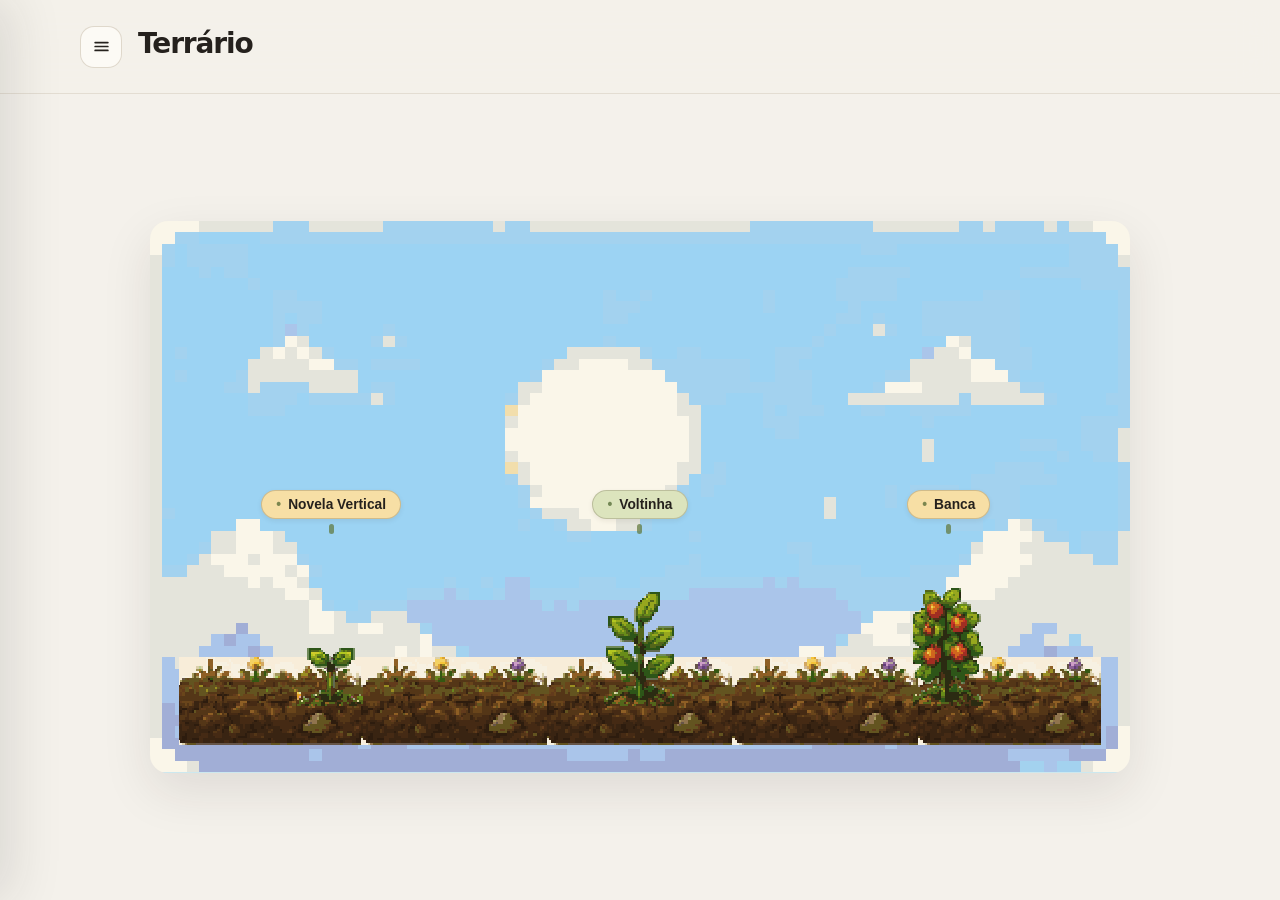
==== commit c186b82f: "Força carregamento das versões novas do jardim" ====
--- a/index.html
+++ b/index.html
@@ -4,7 +4,7 @@
   <meta charset="utf-8" />
   <meta name="viewport" content="width=device-width, initial-scale=1" />
   <title>Terrário</title>
-  <link rel="stylesheet" href="garden.css" />
+  <link rel="stylesheet" href="garden.css?v=20260725-3" />
   <style>
     :root{--bg:#f4f1eb;--card:#fffdf8;--ink:#25211d;--muted:#7d7469;--line:#ded6ca;--soft:#eee7dc;--accent:#8f3d2e;--accent2:#c58a68;--done:#55765b}
     *{box-sizing:border-box}html,body{margin:0;min-height:100%;background:var(--bg);color:var(--ink);font-family:Inter,ui-sans-serif,system-ui,-apple-system,BlinkMacSystemFont,"Segoe UI",sans-serif}body{min-height:100vh;overflow:hidden}header{position:relative;z-index:10;height:94px;backdrop-filter:blur(18px);background:rgba(244,241,235,.86);border-bottom:1px solid rgba(222,214,202,.75)}.topbar{width:min(1120px,calc(100% - 32px));height:100%;margin:0 auto;display:flex;align-items:center}.brand-row{display:grid;grid-template-columns:auto 1fr;gap:16px;align-items:center}.menu-button{width:42px;height:42px;border-radius:14px;border:1px solid rgba(222,214,202,.95);background:rgba(255,253,248,.72);color:var(--ink);display:grid;place-items:center;cursor:pointer}.menu-button svg{width:19px;height:19px;stroke:currentColor;stroke-width:2.2;stroke-linecap:round}h1{margin:0;font-size:clamp(1.1rem,2.2vw,1.75rem);letter-spacing:-.04em;line-height:1}.subtitle{margin-top:6px;color:var(--muted);font-size:.88rem}.drawer-backdrop{position:fixed;inset:0;z-index:19;background:rgba(37,33,29,.18);opacity:0;pointer-events:none;transition:opacity .18s}.drawer{position:fixed;z-index:20;top:0;left:0;height:100vh;width:min(340px,calc(100vw - 28px));padding:22px;background:rgba(255,253,248,.97);border-right:1px solid rgba(222,214,202,.94);box-shadow:18px 0 50px rgba(37,33,29,.12);transform:translateX(-102%);transition:transform .22s ease;display:flex;flex-direction:column;gap:20px}body.drawer-open .drawer{transform:translateX(0)}body.drawer-open .drawer-backdrop{opacity:1;pointer-events:auto}.drawer-head{display:flex;align-items:center;justify-content:space-between;gap:14px;padding-bottom:18px;border-bottom:1px solid var(--line)}.drawer-title{margin:0;border:0;padding:0;background:transparent;color:inherit;cursor:pointer;text-align:left;font:inherit;font-size:1.55rem;font-weight:700;letter-spacing:-.055em}.drawer-close{width:36px;height:36px;border-radius:12px;border:1px solid rgba(222,214,202,.95);background:transparent;color:var(--muted);cursor:pointer;font-size:1.2rem}.drawer-section-title{color:var(--accent);text-transform:uppercase;letter-spacing:.12em;font-size:.68rem;font-weight:850}.project-list{display:grid;gap:10px}.project-card{display:block;width:100%;border:1px solid rgba(222,214,202,.9);border-radius:20px;background:rgba(244,241,235,.52);padding:14px;text-align:left;text-decoration:none;color:var(--ink);cursor:pointer}.project-card.active{border-color:rgba(143,61,46,.28);background:linear-gradient(135deg,rgba(143,61,46,.08),rgba(197,138,104,.08)),rgba(255,253,248,.85)}.project-card.placeholder{cursor:default;opacity:.68}.project-name{display:flex;align-items:center;gap:9px;font-weight:800;letter-spacing:-.02em}.project-name:before{content:"";width:8px;height:8px;border-radius:999px;background:var(--done);box-shadow:0 0 0 4px rgba(85,118,91,.1)}.placeholder .project-name:before{background:#b7aa9a;box-shadow:0 0 0 4px rgba(183,170,154,.12)}.project-meta{margin:7px 0 0 17px;color:var(--muted);font-size:.82rem}.drawer-foot{margin-top:auto;color:var(--muted);font-size:.78rem;border-top:1px solid var(--line);padding-top:16px}.terrario-home{display:grid}.project-frame{display:none;width:100%;height:calc(100vh - 94px);border:0;background:var(--bg)}body.project-mode .terrario-home{display:none}body.project-mode .project-frame{display:block}@media(max-width:780px){header{height:122px}.project-frame{height:calc(100vh - 122px)}}
@@ -25,6 +25,6 @@
     frame.addEventListener('load',()=>{if(frame.dataset.project!=='novela')return;try{const win=frame.contentWindow,doc=frame.contentDocument;if(typeof win.showProject==='function')win.showProject('novela');doc.querySelectorAll('header,.drawer,.drawer-backdrop,.terrario-home,footer,.project-frame').forEach(el=>el.style.display='none');doc.body.classList.remove('home-mode','voltinha-mode','drawer-open');doc.querySelector('main').style.display='block'}catch(e){}});
     open.onclick=openDrawer;close.onclick=closeDrawer;back.onclick=closeDrawer;document.getElementById('homeProject').onclick=showHome;document.querySelectorAll('.project-card[data-project]').forEach(button=>button.onclick=()=>showProject(button));document.querySelectorAll('.project-card[target="_blank"]').forEach(link=>link.addEventListener('click',closeDrawer));document.addEventListener('keydown',e=>{if(e.key==='Escape')closeDrawer()});
   </script>
-  <script src="garden.js"></script>
+  <script src="garden.js?v=20260725-3"></script>
 </body>
-</html>
+</html>
--- a/garden.css
+++ b/garden.css
@@ -1 +1 @@
-.terrario-home{position:relative;overflow:hidden;padding:0;min-height:calc(100vh - 94px);background:#bfe4f1}.terrario-home.sky-morning{background:linear-gradient(#d9f0f5 0 62%,#b8d8b6 62%)}.terrario-home.sky-day{background:linear-gradient(#bfe4f1 0 62%,#b9d6b5 62%)}.terrario-home.sky-evening{background:linear-gradient(#e9c7ad 0 62%,#b9cfaa 62%)}.terrario-home.sky-night{background:linear-gradient(#28354a 0 62%,#53654f 62%)}.garden{width:min(980px,calc(100% - 32px));height:min(560px,calc(100vh - 138px));min-height:360px;display:grid;place-items:end center;position:relative}.garden-soil{position:relative;width:min(880px,92vw);height:44%;min-height:180px;border:4px solid #37291f;background-color:#8a563a;background-image:linear-gradient(90deg,transparent 0 31px,rgba(70,39,26,.12) 32px),linear-gradient(transparent 0 31px,rgba(70,39,26,.12) 32px);background-size:32px 32px;box-shadow:inset 0 8px 0 #ab7551;overflow:visible}.garden-soil:after{content:"";position:absolute;inset:0;pointer-events:none;background:radial-gradient(circle at 8% 30%,#c58b61 0 2px,transparent 3px),radial-gradient(circle at 24% 66%,#5d3928 0 2px,transparent 3px),radial-gradient(circle at 44% 22%,#c58b61 0 2px,transparent 3px),radial-gradient(circle at 63% 73%,#5d3928 0 2px,transparent 3px),radial-gradient(circle at 84% 38%,#c58b61 0 2px,transparent 3px);background-size:78px 72px}.garden-plants{position:absolute;inset:-112px 3% 0;display:grid;grid-template-columns:repeat(var(--plant-count),minmax(72px,1fr));align-items:end;gap:clamp(8px,2vw,30px);z-index:2}.garden-plant{appearance:none;border:0;background:transparent;padding:0;display:grid;grid-template-rows:34px 1fr;justify-items:center;align-items:end;cursor:pointer;color:inherit;min-width:0}.garden-plant:focus-visible{outline:3px solid rgba(255,255,255,.92);outline-offset:5px;border-radius:12px}.garden-label{align-self:start;max-width:100%;padding:5px 10px;border:2px solid #37291f;border-radius:999px;background:var(--label-bg);font-size:clamp(.68rem,1.4vw,.82rem);font-weight:800;line-height:1;white-space:nowrap;overflow:hidden;text-overflow:ellipsis;box-shadow:0 2px 0 rgba(55,41,31,.18)}.garden-sprite{width:clamp(74px,10vw,118px);height:clamp(118px,15vw,174px);display:grid;place-items:end center;image-rendering:pixelated}.garden-sprite svg{width:100%;height:100%;overflow:visible;shape-rendering:crispEdges}.garden-flower{position:absolute;width:7px;height:7px;background:#f1c94b;box-shadow:7px 0 #fff4d7,0 7px #fff4d7,7px 7px #e98e9d;z-index:1}.garden-flower:nth-child(1){left:8%;top:30%}.garden-flower:nth-child(2){left:18%;top:67%}.garden-flower:nth-child(3){left:36%;top:45%}.garden-flower:nth-child(4){left:53%;top:75%}.garden-flower:nth-child(5){left:68%;top:34%}.garden-flower:nth-child(6){left:84%;top:62%}.garden-hint{position:absolute;left:50%;bottom:16px;transform:translateX(-50%);font-size:.72rem;color:rgba(37,33,29,.56);white-space:nowrap}.sky-night .garden-hint{color:rgba(255,255,255,.65)}@media(max-width:780px){.terrario-home{min-height:calc(100vh - 122px)}.garden{height:calc(100vh - 144px);min-height:430px;width:100%}.garden-soil{width:calc(100% - 22px);height:48%;min-height:210px}.garden-plants{inset:-100px 1.5% 0;gap:2px}.garden-label{padding:4px 7px;font-size:.62rem}.garden-sprite{width:clamp(62px,22vw,96px);height:132px}.garden-hint{bottom:10px}}+.terrario-home{position:relative;overflow:hidden;min-height:calc(100vh - 94px);padding:24px;display:grid;place-items:center;background:#f4f1eb}.garden{position:relative;width:min(980px,calc(100vw - 64px));aspect-ratio:16/9;max-height:calc(100vh - 150px);overflow:hidden;border-radius:18px;background-color:#cce8ef;background-image:url('assets/garden/skies-atlas.png');background-repeat:no-repeat;background-size:300% 100%;background-position:0 0;image-rendering:pixelated;box-shadow:0 18px 50px rgba(37,33,29,.10)}.sky-evening .garden{background-position:50% 0}.sky-night .garden{background-position:100% 0}.garden-soil{position:absolute;left:3%;right:3%;bottom:5%;height:16%;background-image:url('assets/garden/soil-tile.png');background-repeat:repeat-x;background-size:auto 100%;background-position:center bottom;image-rendering:pixelated;z-index:1}.garden-plants{position:absolute;left:6%;right:6%;bottom:12%;height:48%;z-index:2;display:grid;grid-template-columns:repeat(var(--plant-count),minmax(90px,1fr));align-items:end;gap:clamp(20px,5vw,86px)}.garden-plant{appearance:none;border:0;background:transparent;padding:0;min-width:0;height:100%;display:flex;flex-direction:column;align-items:center;justify-content:flex-end;cursor:pointer;color:#25211d}.garden-plant:focus-visible{outline:3px solid rgba(255,255,255,.95);outline-offset:5px;border-radius:18px}.garden-label{position:relative;z-index:3;max-width:100%;margin-bottom:5px;padding:7px 14px;border:1px solid rgba(83,72,50,.24);border-radius:999px;background:var(--label-bg);font-size:clamp(.72rem,1.2vw,.86rem);font-weight:700;line-height:1;white-space:nowrap;overflow:hidden;text-overflow:ellipsis;box-shadow:0 2px 5px rgba(55,41,31,.08)}.garden-label:before{content:'•';margin-right:7px;color:rgba(70,95,42,.7)}.garden-stem-dot{width:5px;height:10px;margin-bottom:2px;border-radius:999px;background:rgba(94,117,54,.7)}.garden-sprite{display:block;width:120px;height:170px;background-image:url('assets/garden/plants-atlas.png');background-repeat:no-repeat;background-size:480px 510px;background-position:calc(var(--sprite-x) * -120px) calc(var(--sprite-y) * -170px);image-rendering:pixelated;flex:0 0 auto}.sky-night .garden-label{box-shadow:0 2px 7px rgba(0,0,0,.18)}@media(max-width:780px){.terrario-home{min-height:calc(100vh - 122px);padding:14px}.garden{width:100%;max-height:calc(100vh - 150px);border-radius:14px}.garden-soil{left:2%;right:2%;bottom:4%;height:18%}.garden-plants{left:2%;right:2%;bottom:12%;height:50%;gap:4px}.garden-sprite{width:90px;height:128px;background-size:360px 383px;background-position:calc(var(--sprite-x) * -90px) calc(var(--sprite-y) * -128px)}.garden-label{padding:5px 8px;font-size:.62rem}.garden-stem-dot{height:7px}}
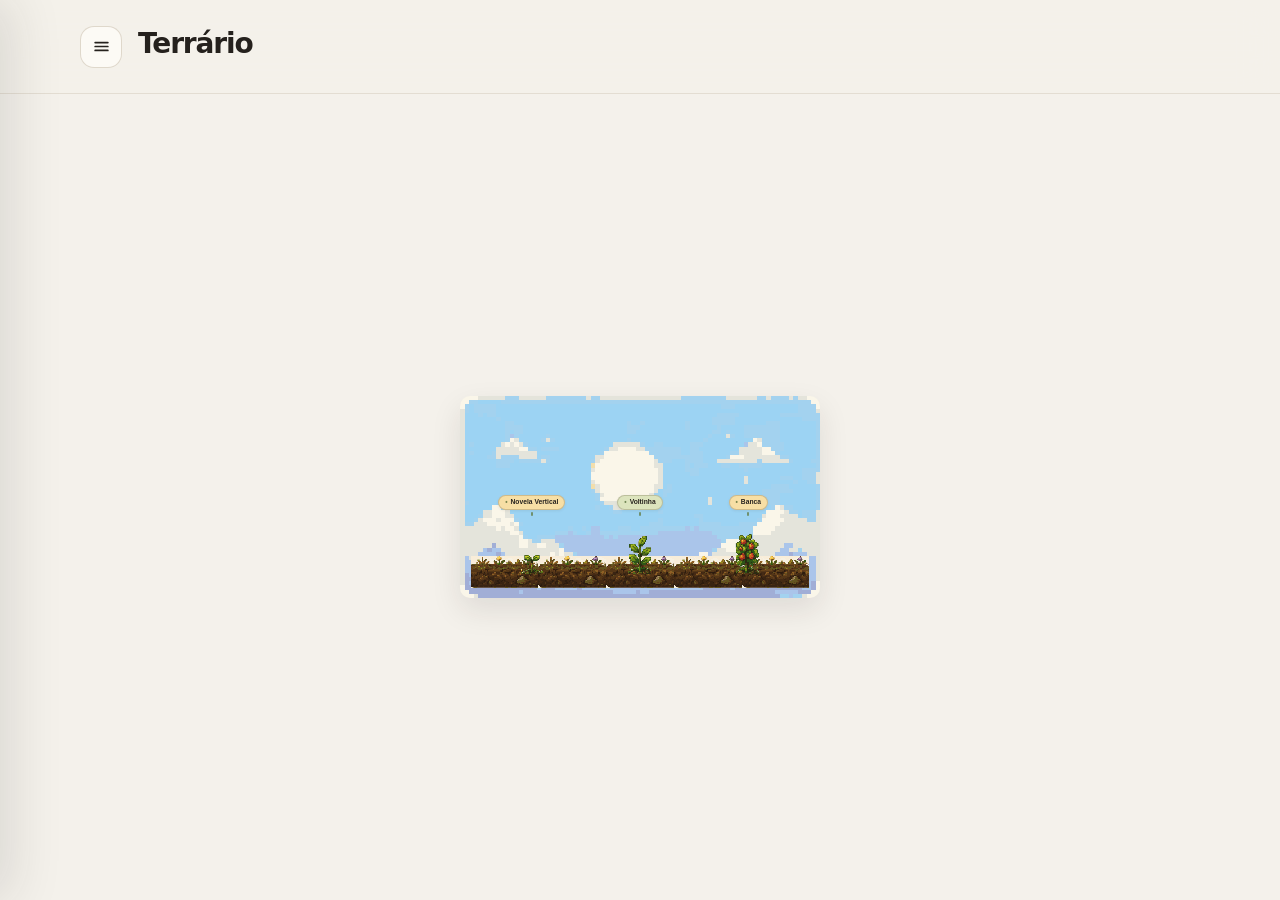
==== commit 60bd6f15: "Força carregamento da versão reduzida do jardim" ====
--- a/index.html
+++ b/index.html
@@ -4,7 +4,7 @@
   <meta charset="utf-8" />
   <meta name="viewport" content="width=device-width, initial-scale=1" />
   <title>Terrário</title>
-  <link rel="stylesheet" href="garden.css?v=20260725-3" />
+  <link rel="stylesheet" href="garden.css?v=20260725-4" />
   <style>
     :root{--bg:#f4f1eb;--card:#fffdf8;--ink:#25211d;--muted:#7d7469;--line:#ded6ca;--soft:#eee7dc;--accent:#8f3d2e;--accent2:#c58a68;--done:#55765b}
     *{box-sizing:border-box}html,body{margin:0;min-height:100%;background:var(--bg);color:var(--ink);font-family:Inter,ui-sans-serif,system-ui,-apple-system,BlinkMacSystemFont,"Segoe UI",sans-serif}body{min-height:100vh;overflow:hidden}header{position:relative;z-index:10;height:94px;backdrop-filter:blur(18px);background:rgba(244,241,235,.86);border-bottom:1px solid rgba(222,214,202,.75)}.topbar{width:min(1120px,calc(100% - 32px));height:100%;margin:0 auto;display:flex;align-items:center}.brand-row{display:grid;grid-template-columns:auto 1fr;gap:16px;align-items:center}.menu-button{width:42px;height:42px;border-radius:14px;border:1px solid rgba(222,214,202,.95);background:rgba(255,253,248,.72);color:var(--ink);display:grid;place-items:center;cursor:pointer}.menu-button svg{width:19px;height:19px;stroke:currentColor;stroke-width:2.2;stroke-linecap:round}h1{margin:0;font-size:clamp(1.1rem,2.2vw,1.75rem);letter-spacing:-.04em;line-height:1}.subtitle{margin-top:6px;color:var(--muted);font-size:.88rem}.drawer-backdrop{position:fixed;inset:0;z-index:19;background:rgba(37,33,29,.18);opacity:0;pointer-events:none;transition:opacity .18s}.drawer{position:fixed;z-index:20;top:0;left:0;height:100vh;width:min(340px,calc(100vw - 28px));padding:22px;background:rgba(255,253,248,.97);border-right:1px solid rgba(222,214,202,.94);box-shadow:18px 0 50px rgba(37,33,29,.12);transform:translateX(-102%);transition:transform .22s ease;display:flex;flex-direction:column;gap:20px}body.drawer-open .drawer{transform:translateX(0)}body.drawer-open .drawer-backdrop{opacity:1;pointer-events:auto}.drawer-head{display:flex;align-items:center;justify-content:space-between;gap:14px;padding-bottom:18px;border-bottom:1px solid var(--line)}.drawer-title{margin:0;border:0;padding:0;background:transparent;color:inherit;cursor:pointer;text-align:left;font:inherit;font-size:1.55rem;font-weight:700;letter-spacing:-.055em}.drawer-close{width:36px;height:36px;border-radius:12px;border:1px solid rgba(222,214,202,.95);background:transparent;color:var(--muted);cursor:pointer;font-size:1.2rem}.drawer-section-title{color:var(--accent);text-transform:uppercase;letter-spacing:.12em;font-size:.68rem;font-weight:850}.project-list{display:grid;gap:10px}.project-card{display:block;width:100%;border:1px solid rgba(222,214,202,.9);border-radius:20px;background:rgba(244,241,235,.52);padding:14px;text-align:left;text-decoration:none;color:var(--ink);cursor:pointer}.project-card.active{border-color:rgba(143,61,46,.28);background:linear-gradient(135deg,rgba(143,61,46,.08),rgba(197,138,104,.08)),rgba(255,253,248,.85)}.project-card.placeholder{cursor:default;opacity:.68}.project-name{display:flex;align-items:center;gap:9px;font-weight:800;letter-spacing:-.02em}.project-name:before{content:"";width:8px;height:8px;border-radius:999px;background:var(--done);box-shadow:0 0 0 4px rgba(85,118,91,.1)}.placeholder .project-name:before{background:#b7aa9a;box-shadow:0 0 0 4px rgba(183,170,154,.12)}.project-meta{margin:7px 0 0 17px;color:var(--muted);font-size:.82rem}.drawer-foot{margin-top:auto;color:var(--muted);font-size:.78rem;border-top:1px solid var(--line);padding-top:16px}.terrario-home{display:grid}.project-frame{display:none;width:100%;height:calc(100vh - 94px);border:0;background:var(--bg)}body.project-mode .terrario-home{display:none}body.project-mode .project-frame{display:block}@media(max-width:780px){header{height:122px}.project-frame{height:calc(100vh - 122px)}}
@@ -25,6 +25,6 @@
     frame.addEventListener('load',()=>{if(frame.dataset.project!=='novela')return;try{const win=frame.contentWindow,doc=frame.contentDocument;if(typeof win.showProject==='function')win.showProject('novela');doc.querySelectorAll('header,.drawer,.drawer-backdrop,.terrario-home,footer,.project-frame').forEach(el=>el.style.display='none');doc.body.classList.remove('home-mode','voltinha-mode','drawer-open');doc.querySelector('main').style.display='block'}catch(e){}});
     open.onclick=openDrawer;close.onclick=closeDrawer;back.onclick=closeDrawer;document.getElementById('homeProject').onclick=showHome;document.querySelectorAll('.project-card[data-project]').forEach(button=>button.onclick=()=>showProject(button));document.querySelectorAll('.project-card[target="_blank"]').forEach(link=>link.addEventListener('click',closeDrawer));document.addEventListener('keydown',e=>{if(e.key==='Escape')closeDrawer()});
   </script>
-  <script src="garden.js?v=20260725-3"></script>
+  <script src="garden.js?v=20260725-4"></script>
 </body>
 </html>
--- a/garden.css
+++ b/garden.css
@@ -1 +1 @@
-.terrario-home{position:relative;overflow:hidden;min-height:calc(100vh - 94px);padding:24px;display:grid;place-items:center;background:#f4f1eb}.garden{position:relative;width:min(980px,calc(100vw - 64px));aspect-ratio:16/9;max-height:calc(100vh - 150px);overflow:hidden;border-radius:18px;background-color:#cce8ef;background-image:url('assets/garden/skies-atlas.png');background-repeat:no-repeat;background-size:300% 100%;background-position:0 0;image-rendering:pixelated;box-shadow:0 18px 50px rgba(37,33,29,.10)}.sky-evening .garden{background-position:50% 0}.sky-night .garden{background-position:100% 0}.garden-soil{position:absolute;left:3%;right:3%;bottom:5%;height:16%;background-image:url('assets/garden/soil-tile.png');background-repeat:repeat-x;background-size:auto 100%;background-position:center bottom;image-rendering:pixelated;z-index:1}.garden-plants{position:absolute;left:6%;right:6%;bottom:12%;height:48%;z-index:2;display:grid;grid-template-columns:repeat(var(--plant-count),minmax(90px,1fr));align-items:end;gap:clamp(20px,5vw,86px)}.garden-plant{appearance:none;border:0;background:transparent;padding:0;min-width:0;height:100%;display:flex;flex-direction:column;align-items:center;justify-content:flex-end;cursor:pointer;color:#25211d}.garden-plant:focus-visible{outline:3px solid rgba(255,255,255,.95);outline-offset:5px;border-radius:18px}.garden-label{position:relative;z-index:3;max-width:100%;margin-bottom:5px;padding:7px 14px;border:1px solid rgba(83,72,50,.24);border-radius:999px;background:var(--label-bg);font-size:clamp(.72rem,1.2vw,.86rem);font-weight:700;line-height:1;white-space:nowrap;overflow:hidden;text-overflow:ellipsis;box-shadow:0 2px 5px rgba(55,41,31,.08)}.garden-label:before{content:'•';margin-right:7px;color:rgba(70,95,42,.7)}.garden-stem-dot{width:5px;height:10px;margin-bottom:2px;border-radius:999px;background:rgba(94,117,54,.7)}.garden-sprite{display:block;width:120px;height:170px;background-image:url('assets/garden/plants-atlas.png');background-repeat:no-repeat;background-size:480px 510px;background-position:calc(var(--sprite-x) * -120px) calc(var(--sprite-y) * -170px);image-rendering:pixelated;flex:0 0 auto}.sky-night .garden-label{box-shadow:0 2px 7px rgba(0,0,0,.18)}@media(max-width:780px){.terrario-home{min-height:calc(100vh - 122px);padding:14px}.garden{width:100%;max-height:calc(100vh - 150px);border-radius:14px}.garden-soil{left:2%;right:2%;bottom:4%;height:18%}.garden-plants{left:2%;right:2%;bottom:12%;height:50%;gap:4px}.garden-sprite{width:90px;height:128px;background-size:360px 383px;background-position:calc(var(--sprite-x) * -90px) calc(var(--sprite-y) * -128px)}.garden-label{padding:5px 8px;font-size:.62rem}.garden-stem-dot{height:7px}}+.terrario-home{position:relative;overflow:hidden;min-height:calc(100vh - 94px);padding:24px;display:grid;place-items:center;background:#f4f1eb}.garden{position:relative;width:min(360px,calc(100vw - 48px));aspect-ratio:16/9;overflow:hidden;border-radius:10px;background-color:#cce8ef;background-image:url('assets/garden/skies-atlas.png');background-repeat:no-repeat;background-size:300% 100%;background-position:0 0;image-rendering:pixelated;box-shadow:0 12px 30px rgba(37,33,29,.10)}.sky-evening .garden{background-position:50% 0}.sky-night .garden{background-position:100% 0}.garden-soil{position:absolute;left:3%;right:3%;bottom:5%;height:16%;background-image:url('assets/garden/soil-tile.png');background-repeat:repeat-x;background-size:auto 100%;background-position:center bottom;image-rendering:pixelated;z-index:1}.garden-plants{position:absolute;left:6%;right:6%;bottom:12%;height:48%;z-index:2;display:grid;grid-template-columns:repeat(var(--plant-count),minmax(44px,1fr));align-items:end;gap:8px}.garden-plant{appearance:none;border:0;background:transparent;padding:0;min-width:0;height:100%;display:flex;flex-direction:column;align-items:center;justify-content:flex-end;cursor:pointer;color:#25211d}.garden-plant:focus-visible{outline:2px solid rgba(255,255,255,.95);outline-offset:3px;border-radius:10px}.garden-label{position:relative;z-index:3;max-width:100%;margin-bottom:2px;padding:3px 6px;border:1px solid rgba(83,72,50,.24);border-radius:999px;background:var(--label-bg);font-size:.42rem;font-weight:700;line-height:1;white-space:nowrap;overflow:hidden;text-overflow:ellipsis;box-shadow:0 1px 3px rgba(55,41,31,.08)}.garden-label:before{content:'•';margin-right:3px;color:rgba(70,95,42,.7)}.garden-stem-dot{width:2px;height:4px;margin-bottom:1px;border-radius:999px;background:rgba(94,117,54,.7)}.garden-sprite{display:block;width:40px;height:57px;background-image:url('assets/garden/plants-atlas.png');background-repeat:no-repeat;background-size:160px 171px;background-position:calc(var(--sprite-x) * -40px) calc(var(--sprite-y) * -57px);image-rendering:pixelated;flex:0 0 auto}.sky-night .garden-label{box-shadow:0 1px 4px rgba(0,0,0,.18)}@media(max-width:780px){.terrario-home{min-height:calc(100vh - 122px);padding:14px}.garden{width:min(360px,calc(100vw - 28px));border-radius:10px}}
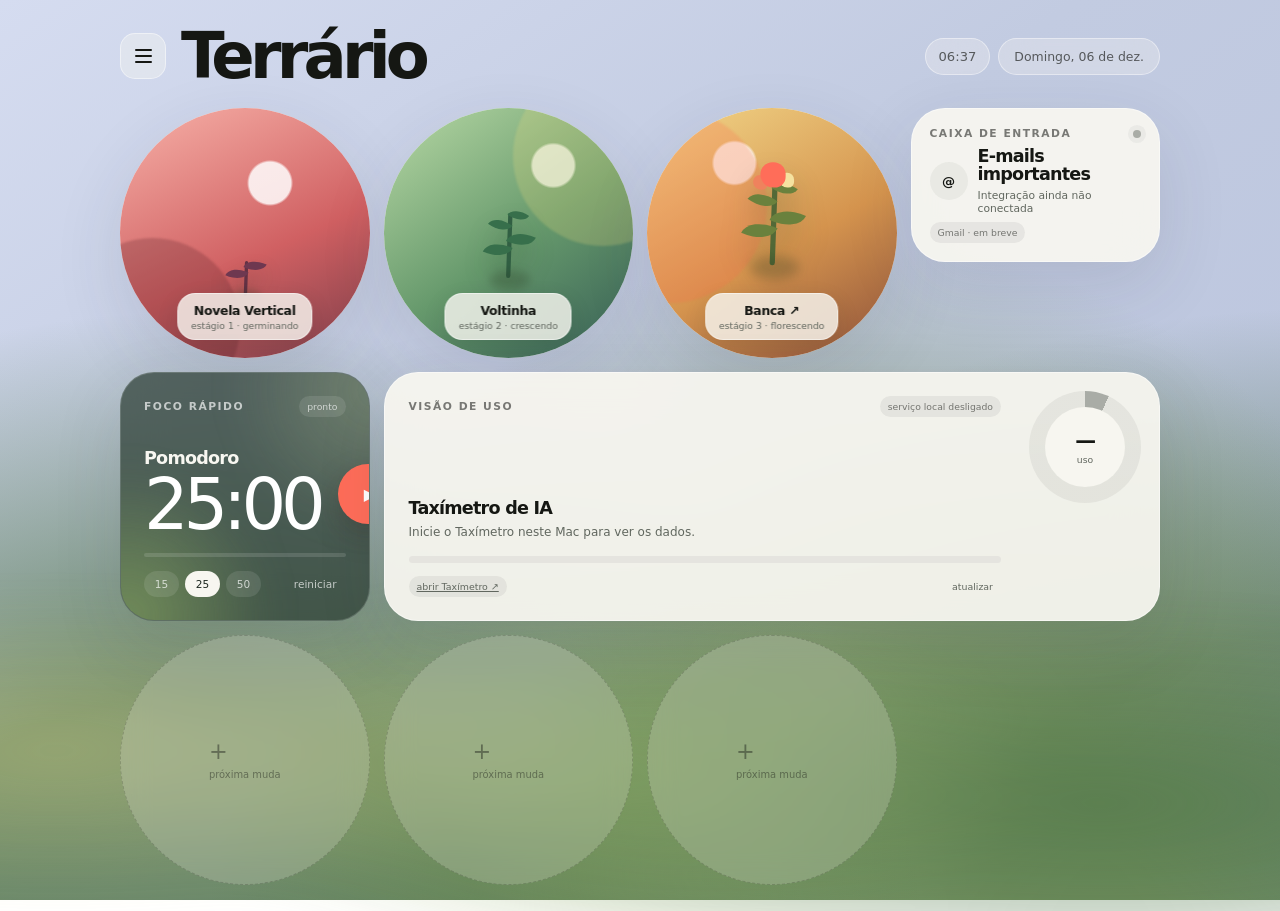
==== commit 346fc04b: "Redesenha Terrário como painel bento" ====
--- a/index.html
+++ b/index.html
@@ -3,28 +3,174 @@
 <head>
   <meta charset="utf-8" />
   <meta name="viewport" content="width=device-width, initial-scale=1" />
+  <meta name="theme-color" content="#c2cbe1" />
+  <meta name="description" content="Terrário — projetos em desenvolvimento e ferramentas de trabalho em um só lugar." />
   <title>Terrário</title>
-  <link rel="stylesheet" href="garden.css?v=20260725-4" />
-  <style>
-    :root{--bg:#f4f1eb;--card:#fffdf8;--ink:#25211d;--muted:#7d7469;--line:#ded6ca;--soft:#eee7dc;--accent:#8f3d2e;--accent2:#c58a68;--done:#55765b}
-    *{box-sizing:border-box}html,body{margin:0;min-height:100%;background:var(--bg);color:var(--ink);font-family:Inter,ui-sans-serif,system-ui,-apple-system,BlinkMacSystemFont,"Segoe UI",sans-serif}body{min-height:100vh;overflow:hidden}header{position:relative;z-index:10;height:94px;backdrop-filter:blur(18px);background:rgba(244,241,235,.86);border-bottom:1px solid rgba(222,214,202,.75)}.topbar{width:min(1120px,calc(100% - 32px));height:100%;margin:0 auto;display:flex;align-items:center}.brand-row{display:grid;grid-template-columns:auto 1fr;gap:16px;align-items:center}.menu-button{width:42px;height:42px;border-radius:14px;border:1px solid rgba(222,214,202,.95);background:rgba(255,253,248,.72);color:var(--ink);display:grid;place-items:center;cursor:pointer}.menu-button svg{width:19px;height:19px;stroke:currentColor;stroke-width:2.2;stroke-linecap:round}h1{margin:0;font-size:clamp(1.1rem,2.2vw,1.75rem);letter-spacing:-.04em;line-height:1}.subtitle{margin-top:6px;color:var(--muted);font-size:.88rem}.drawer-backdrop{position:fixed;inset:0;z-index:19;background:rgba(37,33,29,.18);opacity:0;pointer-events:none;transition:opacity .18s}.drawer{position:fixed;z-index:20;top:0;left:0;height:100vh;width:min(340px,calc(100vw - 28px));padding:22px;background:rgba(255,253,248,.97);border-right:1px solid rgba(222,214,202,.94);box-shadow:18px 0 50px rgba(37,33,29,.12);transform:translateX(-102%);transition:transform .22s ease;display:flex;flex-direction:column;gap:20px}body.drawer-open .drawer{transform:translateX(0)}body.drawer-open .drawer-backdrop{opacity:1;pointer-events:auto}.drawer-head{display:flex;align-items:center;justify-content:space-between;gap:14px;padding-bottom:18px;border-bottom:1px solid var(--line)}.drawer-title{margin:0;border:0;padding:0;background:transparent;color:inherit;cursor:pointer;text-align:left;font:inherit;font-size:1.55rem;font-weight:700;letter-spacing:-.055em}.drawer-close{width:36px;height:36px;border-radius:12px;border:1px solid rgba(222,214,202,.95);background:transparent;color:var(--muted);cursor:pointer;font-size:1.2rem}.drawer-section-title{color:var(--accent);text-transform:uppercase;letter-spacing:.12em;font-size:.68rem;font-weight:850}.project-list{display:grid;gap:10px}.project-card{display:block;width:100%;border:1px solid rgba(222,214,202,.9);border-radius:20px;background:rgba(244,241,235,.52);padding:14px;text-align:left;text-decoration:none;color:var(--ink);cursor:pointer}.project-card.active{border-color:rgba(143,61,46,.28);background:linear-gradient(135deg,rgba(143,61,46,.08),rgba(197,138,104,.08)),rgba(255,253,248,.85)}.project-card.placeholder{cursor:default;opacity:.68}.project-name{display:flex;align-items:center;gap:9px;font-weight:800;letter-spacing:-.02em}.project-name:before{content:"";width:8px;height:8px;border-radius:999px;background:var(--done);box-shadow:0 0 0 4px rgba(85,118,91,.1)}.placeholder .project-name:before{background:#b7aa9a;box-shadow:0 0 0 4px rgba(183,170,154,.12)}.project-meta{margin:7px 0 0 17px;color:var(--muted);font-size:.82rem}.drawer-foot{margin-top:auto;color:var(--muted);font-size:.78rem;border-top:1px solid var(--line);padding-top:16px}.terrario-home{display:grid}.project-frame{display:none;width:100%;height:calc(100vh - 94px);border:0;background:var(--bg)}body.project-mode .terrario-home{display:none}body.project-mode .project-frame{display:block}@media(max-width:780px){header{height:122px}.project-frame{height:calc(100vh - 122px)}}
-  </style>
+  <link rel="stylesheet" href="garden.css?v=20260810-6" />
 </head>
 <body>
-  <header><div class="topbar"><div class="brand-row"><button class="menu-button" id="openDrawer" aria-label="Abrir Terrário" aria-expanded="false"><svg viewBox="0 0 24 24"><path d="M4 7h16"></path><path d="M4 12h16"></path><path d="M4 17h16"></path></svg></button><div><h1 id="projectTitle">Terrário</h1><div class="subtitle" id="projectSubtitle"></div></div></div></div></header>
-  <div class="drawer-backdrop" id="drawerBackdrop"></div>
-  <aside class="drawer" id="terrarioDrawer"><div class="drawer-head"><button class="drawer-title" id="homeProject" type="button">Terrário</button><button class="drawer-close" id="closeDrawer" aria-label="Fechar Terrário">×</button></div><div><div class="drawer-section-title">Mudas</div><div class="project-list"><button class="project-card" data-project="novela" data-url="novela.html"><div class="project-name">Novela Vertical</div><div class="project-meta">plano de desenvolvimento</div></button><button class="project-card" data-project="voltinha" data-url="https://alanferreiras-web.github.io/voltinha/"><div class="project-name">Voltinha</div><div class="project-meta">radar editorial</div></button><a class="project-card" href="https://alanferreiras-web.github.io/bancafeiras/" target="_blank" rel="noopener"><div class="project-name">Banca</div><div class="project-meta">abrir em nova aba ↗</div></a><button class="project-card placeholder" aria-disabled="true"><div class="project-name">Nova muda</div><div class="project-meta">em breve</div></button></div></div><div class="drawer-foot">v1.6</div></aside>
-  <div class="terrario-home" aria-label="Jardim de projetos"></div>
-  <iframe class="project-frame" id="projectFrame" title="Projeto" loading="lazy"></iframe>
-  <script>
-    const open=document.getElementById('openDrawer'),close=document.getElementById('closeDrawer'),back=document.getElementById('drawerBackdrop'),frame=document.getElementById('projectFrame'),title=document.getElementById('projectTitle'),subtitle=document.getElementById('projectSubtitle');
-    function openDrawer(){document.body.classList.add('drawer-open');open.setAttribute('aria-expanded','true')}
-    function closeDrawer(){document.body.classList.remove('drawer-open');open.setAttribute('aria-expanded','false')}
-    function showHome(){document.body.classList.remove('project-mode');document.querySelectorAll('.project-card[data-project]').forEach(x=>x.classList.remove('active'));title.textContent='Terrário';subtitle.textContent='';document.title='Terrário';closeDrawer()}
-    function showProject(button){const project=button.dataset.project;document.body.classList.add('project-mode');document.querySelectorAll('.project-card[data-project]').forEach(x=>x.classList.toggle('active',x===button));title.textContent=button.querySelector('.project-name').textContent.trim();subtitle.textContent=project==='voltinha'?'Radar editorial de tendências':'Plano de desenvolvimento — checklist leve';document.title='Terrário — '+title.textContent;if(frame.dataset.project!==project){frame.dataset.project=project;frame.src=button.dataset.url}closeDrawer()}
-    frame.addEventListener('load',()=>{if(frame.dataset.project!=='novela')return;try{const win=frame.contentWindow,doc=frame.contentDocument;if(typeof win.showProject==='function')win.showProject('novela');doc.querySelectorAll('header,.drawer,.drawer-backdrop,.terrario-home,footer,.project-frame').forEach(el=>el.style.display='none');doc.body.classList.remove('home-mode','voltinha-mode','drawer-open');doc.querySelector('main').style.display='block'}catch(e){}});
-    open.onclick=openDrawer;close.onclick=closeDrawer;back.onclick=closeDrawer;document.getElementById('homeProject').onclick=showHome;document.querySelectorAll('.project-card[data-project]').forEach(button=>button.onclick=()=>showProject(button));document.querySelectorAll('.project-card[target="_blank"]').forEach(link=>link.addEventListener('click',closeDrawer));document.addEventListener('keydown',e=>{if(e.key==='Escape')closeDrawer()});
-  </script>
-  <script src="garden.js?v=20260725-4"></script>
+  <main class="dashboard" aria-labelledby="pageTitle">
+    <header class="masthead">
+      <div class="brand-cluster">
+        <button class="menu-button" id="openMenu" type="button" aria-label="Abrir menu de mudas" aria-expanded="false">
+          <span></span><span></span><span></span>
+        </button>
+        <h1 id="pageTitle">Terrário</h1>
+      </div>
+      <div class="datetime" aria-label="Data e hora locais">
+        <strong class="clock-pill" id="clock">--:--</strong>
+        <span class="today" id="today"></span>
+      </div>
+    </header>
+
+    <section class="bento-board" aria-label="Projetos e ferramentas">
+      <button class="muda muda--novela" type="button" data-project="novela" data-url="novela.html" data-stage="1" aria-label="Abrir Novela Vertical, muda em estágio inicial">
+        <span class="muda-visual" aria-hidden="true">
+          <span class="plant plant--novela"><i></i><i></i><i></i><i></i><i></i></span>
+        </span>
+        <span class="muda-copy">
+          <strong>Novela Vertical</strong>
+          <small>estágio 1 · germinando</small>
+        </span>
+      </button>
+
+      <button class="muda muda--voltinha" type="button" data-project="voltinha" data-url="https://alanferreiras-web.github.io/voltinha/" data-stage="2" aria-label="Abrir Voltinha, muda em crescimento">
+        <span class="muda-visual" aria-hidden="true">
+          <span class="plant plant--voltinha"><i></i><i></i><i></i><i></i><i></i></span>
+        </span>
+        <span class="muda-copy">
+          <strong>Voltinha</strong>
+          <small>estágio 2 · crescendo</small>
+        </span>
+      </button>
+
+      <a class="muda muda--banca" href="https://alanferreiras-web.github.io/bancafeiras/" target="_blank" rel="noopener" data-stage="3" aria-label="Abrir Banca em nova aba, muda florescendo">
+        <span class="muda-visual" aria-hidden="true">
+          <span class="plant plant--banca"><i></i><i></i><i></i><i></i><i></i></span>
+        </span>
+        <span class="muda-copy">
+          <strong>Banca <span aria-hidden="true">↗</span></strong>
+          <small>estágio 3 · florescendo</small>
+        </span>
+      </a>
+
+      <div class="side-stack">
+        <article class="widget email-widget" aria-labelledby="emailTitle">
+          <div class="widget-head">
+            <span class="widget-kicker">caixa de entrada</span>
+            <span class="status-dot" aria-hidden="true"></span>
+          </div>
+          <div class="email-message">
+            <span class="email-icon" aria-hidden="true">@</span>
+            <div>
+              <h2 id="emailTitle">E-mails importantes</h2>
+              <p>Integração ainda não conectada</p>
+            </div>
+          </div>
+          <span class="integration-label">Gmail · em breve</span>
+        </article>
+      </div>
+
+      <article class="widget pomodoro" aria-labelledby="pomodoroTitle">
+        <div class="widget-head">
+          <span class="widget-kicker">foco rápido</span>
+          <span class="pomodoro-state" id="pomodoroState" aria-live="polite">pronto</span>
+        </div>
+        <div class="timer-row">
+          <div>
+            <h2 id="pomodoroTitle">Pomodoro</h2>
+            <p class="timer" id="timer" aria-live="polite">25:00</p>
+          </div>
+          <button class="timer-toggle" id="timerToggle" type="button" aria-label="Iniciar Pomodoro">▶</button>
+        </div>
+        <div class="timer-progress" aria-hidden="true"><span id="timerProgress"></span></div>
+        <div class="timer-controls" aria-label="Duração do Pomodoro">
+          <button type="button" data-minutes="15">15</button>
+          <button class="active" type="button" data-minutes="25">25</button>
+          <button type="button" data-minutes="50">50</button>
+          <button class="timer-reset" id="timerReset" type="button">reiniciar</button>
+        </div>
+      </article>
+
+      <article class="widget taxi-widget" aria-labelledby="taxiTitle">
+        <div class="taxi-main">
+          <div class="widget-head">
+            <span class="widget-kicker">visão de uso</span>
+            <span class="integration-label" id="taxiStatus" aria-live="polite">conectando…</span>
+          </div>
+          <div class="taxi-copy">
+            <div>
+              <h2 id="taxiTitle">Taxímetro de IA</h2>
+              <p id="taxiSummary">Procurando o serviço local do Taxímetro.</p>
+            </div>
+          </div>
+          <div class="meter" role="progressbar" aria-label="Uso da janela atual" aria-valuemin="0" aria-valuemax="100" aria-valuenow="0">
+            <span id="taxiMeter"></span>
+          </div>
+          <div class="taxi-tasks" id="taxiTasks" aria-label="Tarefas recentes" hidden></div>
+          <div class="taxi-footer">
+            <div class="taxi-sources" id="taxiSources"></div>
+            <button class="taxi-refresh" id="taxiRefresh" type="button">atualizar</button>
+          </div>
+        </div>
+        <div class="taxi-gauge" id="taxiGauge" style="--usage:0" aria-hidden="true">
+          <div><strong id="taxiValue">—</strong><small>uso</small></div>
+        </div>
+      </article>
+
+      <button class="muda muda-slot muda-slot--one" type="button" aria-label="Espaço livre para uma nova muda" disabled>
+        <span aria-hidden="true">+</span><small>próxima muda</small>
+      </button>
+      <button class="muda muda-slot muda-slot--two" type="button" aria-label="Espaço livre para uma nova muda" disabled>
+        <span aria-hidden="true">+</span><small>próxima muda</small>
+      </button>
+      <button class="muda muda-slot muda-slot--three" type="button" aria-label="Espaço livre para uma nova muda" disabled>
+        <span aria-hidden="true">+</span><small>próxima muda</small>
+      </button>
+    </section>
+  </main>
+
+  <div class="menu-backdrop" id="menuBackdrop"></div>
+  <aside class="project-menu" id="projectMenu" aria-hidden="true" aria-label="Todas as mudas">
+    <header class="project-menu-head">
+      <div><small>Terrário</small><strong>Todas as mudas</strong></div>
+      <button id="closeMenu" type="button" aria-label="Fechar menu">×</button>
+    </header>
+    <nav class="project-menu-list" aria-label="Projetos">
+      <button class="menu-project" type="button" data-project="novela" data-url="novela.html" data-title="Novela Vertical">
+        <span class="menu-swatch menu-swatch--novela" aria-hidden="true"></span>
+        <span><strong>Novela Vertical</strong><small>germinando</small></span>
+      </button>
+      <button class="menu-project" type="button" data-project="voltinha" data-url="https://alanferreiras-web.github.io/voltinha/" data-title="Voltinha">
+        <span class="menu-swatch menu-swatch--voltinha" aria-hidden="true"></span>
+        <span><strong>Voltinha</strong><small>crescendo</small></span>
+      </button>
+      <a class="menu-project" href="https://alanferreiras-web.github.io/bancafeiras/" target="_blank" rel="noopener">
+        <span class="menu-swatch menu-swatch--banca" aria-hidden="true"></span>
+        <span><strong>Banca ↗</strong><small>florescendo</small></span>
+      </a>
+    </nav>
+    <div class="menu-section-label">Ferramentas</div>
+    <nav class="project-menu-list" aria-label="Ferramentas">
+      <a class="menu-tool" href="http://127.0.0.1:3000" target="_blank" rel="noopener">
+        <span class="menu-tool-icon" aria-hidden="true">IA</span>
+        <span><strong>Taxímetro de IA ↗</strong><small>uso e atividade dos agentes</small></span>
+      </a>
+    </nav>
+    <p class="project-menu-foot">3 mudas ativas · espaço para mais 3</p>
+  </aside>
+
+  <section class="project-view" id="projectView" aria-hidden="true" aria-label="Projeto aberto">
+    <header class="project-bar">
+      <button id="closeProject" type="button" aria-label="Voltar ao Terrário">←</button>
+      <div>
+        <small>Terrário</small>
+        <strong id="projectViewTitle">Projeto</strong>
+      </div>
+    </header>
+    <iframe id="projectFrame" title="Projeto" loading="lazy"></iframe>
+  </section>
+
+  <script src="garden.js?v=20260810-6"></script>
 </body>
-</html>+</html>
--- a/garden.css
+++ b/garden.css
@@ -1 +1,951 @@
-.terrario-home{position:relative;overflow:hidden;min-height:calc(100vh - 94px);padding:24px;display:grid;place-items:center;background:#f4f1eb}.garden{position:relative;width:min(360px,calc(100vw - 48px));aspect-ratio:16/9;overflow:hidden;border-radius:10px;background-color:#cce8ef;background-image:url('assets/garden/skies-atlas.png');background-repeat:no-repeat;background-size:300% 100%;background-position:0 0;image-rendering:pixelated;box-shadow:0 12px 30px rgba(37,33,29,.10)}.sky-evening .garden{background-position:50% 0}.sky-night .garden{background-position:100% 0}.garden-soil{position:absolute;left:3%;right:3%;bottom:5%;height:16%;background-image:url('assets/garden/soil-tile.png');background-repeat:repeat-x;background-size:auto 100%;background-position:center bottom;image-rendering:pixelated;z-index:1}.garden-plants{position:absolute;left:6%;right:6%;bottom:12%;height:48%;z-index:2;display:grid;grid-template-columns:repeat(var(--plant-count),minmax(44px,1fr));align-items:end;gap:8px}.garden-plant{appearance:none;border:0;background:transparent;padding:0;min-width:0;height:100%;display:flex;flex-direction:column;align-items:center;justify-content:flex-end;cursor:pointer;color:#25211d}.garden-plant:focus-visible{outline:2px solid rgba(255,255,255,.95);outline-offset:3px;border-radius:10px}.garden-label{position:relative;z-index:3;max-width:100%;margin-bottom:2px;padding:3px 6px;border:1px solid rgba(83,72,50,.24);border-radius:999px;background:var(--label-bg);font-size:.42rem;font-weight:700;line-height:1;white-space:nowrap;overflow:hidden;text-overflow:ellipsis;box-shadow:0 1px 3px rgba(55,41,31,.08)}.garden-label:before{content:'•';margin-right:3px;color:rgba(70,95,42,.7)}.garden-stem-dot{width:2px;height:4px;margin-bottom:1px;border-radius:999px;background:rgba(94,117,54,.7)}.garden-sprite{display:block;width:40px;height:57px;background-image:url('assets/garden/plants-atlas.png');background-repeat:no-repeat;background-size:160px 171px;background-position:calc(var(--sprite-x) * -40px) calc(var(--sprite-y) * -57px);image-rendering:pixelated;flex:0 0 auto}.sky-night .garden-label{box-shadow:0 1px 4px rgba(0,0,0,.18)}@media(max-width:780px){.terrario-home{min-height:calc(100vh - 122px);padding:14px}.garden{width:min(360px,calc(100vw - 28px));border-radius:10px}}+:root {
+  --ink: #151713;
+  --muted: #61675f;
+  --paper: #f7f6f0;
+  --blue: #c2cbe1;
+  --blue-deep: #aebbd8;
+  --green: #6f8d62;
+  --coral: #ff6d59;
+  --electric: #2f6df6;
+  --butter: #f5d67c;
+  --radius: 34px;
+  --shadow: 0 24px 70px rgba(46, 51, 66, .12);
+}
+
+* { box-sizing: border-box; }
+
+html { min-height: 100%; }
+
+body {
+  margin: 0;
+  min-width: 320px;
+  min-height: 100vh;
+  overflow-x: hidden;
+  color: var(--ink);
+  font-family: Inter, ui-sans-serif, system-ui, -apple-system, BlinkMacSystemFont, "Segoe UI", sans-serif;
+  background:
+    radial-gradient(ellipse at 14% 108%, rgba(83, 118, 74, .78) 0 20%, transparent 48%),
+    radial-gradient(ellipse at 67% 112%, rgba(119, 148, 87, .72) 0 25%, transparent 54%),
+    radial-gradient(ellipse at 105% 94%, rgba(69, 104, 65, .65) 0 18%, transparent 45%),
+    linear-gradient(145deg, #d5dcf0 0%, var(--blue) 42%, #b9c3dd 100%);
+  background-attachment: fixed;
+}
+
+body::before {
+  content: "";
+  position: fixed;
+  inset: auto -10vw -24vh;
+  height: 58vh;
+  pointer-events: none;
+  background:
+    radial-gradient(ellipse at 12% 30%, rgba(234, 224, 130, .4), transparent 30%),
+    radial-gradient(ellipse at 48% 34%, rgba(147, 176, 101, .58), transparent 39%),
+    radial-gradient(ellipse at 80% 40%, rgba(76, 117, 71, .72), transparent 42%);
+  filter: blur(26px);
+  opacity: .9;
+}
+
+button, a { font: inherit; }
+
+button { color: inherit; }
+
+.dashboard {
+  position: relative;
+  z-index: 1;
+  width: min(1040px, calc(100% - 48px));
+  margin: 0 auto;
+  padding: 28px 0 26px;
+}
+
+.masthead {
+  display: flex;
+  align-items: center;
+  justify-content: space-between;
+  gap: 20px;
+  margin-bottom: 24px;
+}
+
+.widget-kicker {
+  margin: 0 0 7px;
+  color: rgba(21, 23, 19, .56);
+  font-size: .67rem;
+  font-weight: 750;
+  letter-spacing: .14em;
+  text-transform: uppercase;
+}
+
+h1 {
+  margin: 0;
+  font-size: clamp(2.25rem, 5vw, 4.2rem);
+  font-weight: 620;
+  letter-spacing: -.075em;
+  line-height: .88;
+}
+
+.brand-cluster {
+  display: flex;
+  align-items: center;
+  gap: 15px;
+}
+
+.menu-button {
+  display: grid;
+  width: 46px;
+  height: 46px;
+  flex: 0 0 auto;
+  place-content: center;
+  gap: 4px;
+  padding: 0;
+  border: 1px solid rgba(255, 255, 255, .45);
+  border-radius: 15px;
+  background: rgba(247, 246, 240, .38);
+  cursor: pointer;
+  backdrop-filter: blur(18px);
+}
+
+.menu-button span {
+  display: block;
+  width: 17px;
+  height: 2px;
+  border-radius: 999px;
+  background: currentColor;
+}
+
+.menu-button:focus-visible,
+.project-menu button:focus-visible,
+.project-menu a:focus-visible {
+  outline: 3px solid var(--electric);
+  outline-offset: 3px;
+}
+
+.datetime {
+  display: flex;
+  align-items: center;
+  gap: 8px;
+}
+
+.clock-pill,
+.today {
+  display: block;
+  margin: 0;
+  border: 1px solid rgba(255, 255, 255, .43);
+  border-radius: 999px;
+  background: rgba(247, 246, 240, .3);
+  color: rgba(21, 23, 19, .66);
+  backdrop-filter: blur(18px);
+}
+
+.clock-pill {
+  padding: 10px 13px;
+  font-size: .82rem;
+  font-weight: 470;
+  font-variant-numeric: tabular-nums;
+}
+
+.today {
+  padding: 10px 15px;
+  font-size: .78rem;
+}
+
+.bento-board {
+  display: grid;
+  grid-template-columns: repeat(4, minmax(0, 1fr));
+  gap: 14px;
+  align-items: start;
+}
+
+.muda {
+  position: relative;
+  display: block;
+  width: 100%;
+  height: auto;
+  aspect-ratio: 1;
+  padding: 0;
+  overflow: hidden;
+  border: 0;
+  border-radius: 50%;
+  background: var(--paper);
+  color: var(--ink);
+  text-align: left;
+  text-decoration: none;
+  cursor: pointer;
+  box-shadow: var(--shadow);
+  isolation: isolate;
+  transition: transform .26s ease, box-shadow .26s ease;
+}
+
+.muda:not(:disabled):hover {
+  transform: translateY(-6px) rotate(-1deg);
+  box-shadow: 0 30px 80px rgba(46, 51, 66, .2);
+}
+
+.muda:focus-visible,
+.timer-toggle:focus-visible,
+.timer-controls button:focus-visible,
+.project-bar button:focus-visible {
+  outline: 3px solid var(--electric);
+  outline-offset: 4px;
+}
+
+.muda--novela { grid-column: 1; grid-row: 1; }
+.muda--voltinha { grid-column: 2; grid-row: 1; }
+.muda--banca { grid-column: 3; grid-row: 1; }
+.muda-slot--one { grid-column: 1; grid-row: 3; }
+.muda-slot--two { grid-column: 2; grid-row: 3; }
+.muda-slot--three { grid-column: 3; grid-row: 3; }
+
+.muda-slot {
+  display: grid;
+  place-content: center;
+  gap: 7px;
+  border: 1px dashed rgba(21, 23, 19, .2);
+  background: rgba(247, 246, 240, .2);
+  color: rgba(21, 23, 19, .43);
+  box-shadow: none;
+  backdrop-filter: blur(14px);
+}
+
+.muda-slot span { font-size: 1.4rem; font-weight: 300; line-height: 1; }
+.muda-slot small { font-size: .62rem; }
+
+.muda-visual {
+  position: absolute;
+  inset: 0;
+  display: grid;
+  place-items: center;
+  overflow: hidden;
+}
+
+.muda-visual::before,
+.muda-visual::after {
+  content: "";
+  position: absolute;
+  border-radius: 50%;
+  filter: blur(1px);
+}
+
+.muda--novela .muda-visual {
+  background:
+    radial-gradient(circle at 60% 30%, rgba(255, 255, 255, .84) 0 9%, transparent 10%),
+    linear-gradient(155deg, #f7b1a8, #d06062 58%, #7e3e4a);
+}
+
+.muda--novela .muda-visual::before {
+  width: 70%; height: 70%; left: -22%; bottom: -22%;
+  background: rgba(92, 35, 45, .26);
+}
+
+.muda--voltinha .muda-visual {
+  background:
+    radial-gradient(circle at 68% 23%, rgba(255, 255, 255, .72) 0 8%, transparent 9%),
+    linear-gradient(145deg, #b8d9a5, #66996c 54%, #365e55);
+}
+
+.muda--voltinha .muda-visual::before {
+  width: 72%; height: 72%; right: -24%; top: -17%;
+  background: rgba(238, 220, 126, .23);
+}
+
+.muda--banca .muda-visual {
+  background:
+    radial-gradient(circle at 35% 22%, rgba(255, 255, 255, .76) 0 8%, transparent 9%),
+    linear-gradient(150deg, #f2d789, #d5944e 56%, #8c503a);
+}
+
+.muda--banca .muda-visual::before {
+  width: 78%; height: 78%; left: -30%; top: 0;
+  background: rgba(255, 105, 77, .22);
+}
+
+.muda-copy {
+  position: absolute;
+  z-index: 4;
+  left: 50%;
+  bottom: 18px;
+  width: max-content;
+  max-width: calc(100% - 30px);
+  transform: translateX(-50%);
+  padding: 9px 13px 8px;
+  border: 1px solid rgba(255, 255, 255, .5);
+  border-radius: 18px;
+  background: rgba(247, 246, 240, .82);
+  box-shadow: 0 9px 24px rgba(37, 38, 32, .12);
+  text-align: center;
+  backdrop-filter: blur(16px);
+}
+
+.muda-copy strong,
+.muda-copy small { display: block; }
+
+.muda-copy strong {
+  overflow: hidden;
+  font-size: .78rem;
+  font-weight: 720;
+  letter-spacing: -.025em;
+  text-overflow: ellipsis;
+  white-space: nowrap;
+}
+
+.muda-copy small {
+  margin-top: 2px;
+  color: var(--muted);
+  font-size: .58rem;
+}
+
+.plant {
+  position: relative;
+  z-index: 2;
+  display: block;
+  width: 90px;
+  height: 114px;
+  margin-top: -18px;
+  transform-origin: 50% 100%;
+  filter: drop-shadow(0 16px 14px rgba(22, 39, 22, .2));
+}
+
+.plant::before {
+  content: "";
+  position: absolute;
+  left: 44px;
+  bottom: 15px;
+  width: 5px;
+  height: 76px;
+  border-radius: 999px;
+  background: #315a3f;
+  transform: rotate(2deg);
+}
+
+.plant::after {
+  content: "";
+  position: absolute;
+  left: 24px;
+  bottom: 2px;
+  width: 47px;
+  height: 22px;
+  border-radius: 50%;
+  background: rgba(43, 56, 35, .25);
+  filter: blur(5px);
+}
+
+.plant i {
+  position: absolute;
+  z-index: 1;
+  width: 30px;
+  height: 18px;
+  border-radius: 100% 0 100% 0;
+  background: #477c4f;
+}
+
+.plant i:nth-child(1) { left: 18px; bottom: 39px; transform: rotate(24deg); }
+.plant i:nth-child(2) { right: 15px; bottom: 51px; transform: rotate(205deg); }
+.plant i:nth-child(3) { left: 21px; bottom: 68px; transform: rotate(36deg) scale(.82); }
+.plant i:nth-child(4) { right: 18px; bottom: 79px; transform: rotate(214deg) scale(.72); }
+.plant i:nth-child(5) { left: 34px; top: 1px; width: 24px; height: 24px; border-radius: 50% 50% 45% 55%; background: var(--butter); }
+
+.muda[data-stage="1"] .plant { transform: translateY(25px) scale(.67); }
+.muda[data-stage="1"] .plant i:nth-child(n+3) { opacity: 0; }
+.muda[data-stage="1"] .plant::before { height: 52px; }
+.muda[data-stage="2"] .plant { transform: translateY(10px) scale(.86); }
+.muda[data-stage="2"] .plant i:nth-child(5) { opacity: 0; }
+.muda[data-stage="3"] .plant { transform: scale(1.05); }
+
+.plant--novela i { background: #6e3850; }
+.plant--novela::before { background: #633244; }
+.plant--voltinha i { background: #376f4b; }
+.plant--voltinha::before { background: #315f43; }
+.plant--banca i { background: #6a813d; }
+.plant--banca::before { background: #526937; }
+.plant--banca i:nth-child(5) { background: var(--coral); box-shadow: 13px 5px 0 -5px #f5e2a0, -12px 7px 0 -5px #ef825d; }
+
+.widget {
+  position: relative;
+  overflow: hidden;
+  border: 1px solid rgba(255, 255, 255, .45);
+  border-radius: var(--radius);
+  background: rgba(247, 246, 240, .94);
+  box-shadow: var(--shadow);
+  backdrop-filter: blur(22px);
+}
+
+.widget h2 {
+  margin: 0;
+  font-size: 1.1rem;
+  font-weight: 670;
+  letter-spacing: -.045em;
+  line-height: 1.05;
+}
+
+.widget p { color: var(--muted); }
+
+.widget-head {
+  display: flex;
+  align-items: center;
+  justify-content: space-between;
+  gap: 12px;
+}
+
+.widget-head .widget-kicker { margin: 0; }
+
+.side-stack {
+  grid-column: 4;
+  grid-row: 1;
+  display: flex;
+  min-width: 0;
+  height: 100%;
+  flex-direction: column;
+  align-items: flex-end;
+  gap: 14px;
+}
+
+.email-widget {
+  display: flex;
+  width: 100%;
+  min-height: 154px;
+  flex-direction: column;
+  justify-content: space-between;
+  padding: 18px;
+}
+
+.status-dot {
+  width: 8px;
+  height: 8px;
+  border-radius: 50%;
+  background: #a9aca6;
+  box-shadow: 0 0 0 5px rgba(169, 172, 166, .13);
+}
+
+.email-message {
+  display: grid;
+  grid-template-columns: 38px 1fr;
+  align-items: center;
+  gap: 10px;
+}
+
+.email-message p {
+  margin: 5px 0 0;
+  font-size: .67rem;
+  line-height: 1.25;
+}
+
+.email-icon {
+  display: grid;
+  width: 38px;
+  height: 38px;
+  place-items: center;
+  border-radius: 50%;
+  background: #e9e9e4;
+  font-size: .82rem;
+  font-weight: 800;
+}
+
+.integration-label,
+.pomodoro-state {
+  width: max-content;
+  padding: 5px 8px;
+  border-radius: 999px;
+  background: rgba(21, 23, 19, .06);
+  color: rgba(21, 23, 19, .54);
+  font-size: .58rem;
+  white-space: nowrap;
+}
+
+.pomodoro {
+  grid-column: 1;
+  grid-row: 2;
+  display: flex;
+  width: 100%;
+  aspect-ratio: 1;
+  flex-direction: column;
+  padding: 23px;
+  background: rgba(36, 54, 43, .68);
+  color: #f8f7f1;
+  border-color: rgba(255, 255, 255, .15);
+}
+
+.pomodoro::before {
+  content: "";
+  position: absolute;
+  inset: -30%;
+  z-index: -1;
+  background:
+    radial-gradient(circle at 20% 80%, rgba(143, 174, 101, .65), transparent 33%),
+    radial-gradient(circle at 83% 23%, rgba(168, 185, 138, .36), transparent 32%);
+  filter: blur(18px);
+}
+
+.pomodoro .widget-kicker,
+.pomodoro .pomodoro-state { color: rgba(255, 255, 255, .67); }
+.pomodoro .pomodoro-state { background: rgba(255, 255, 255, .1); }
+
+.timer-row {
+  display: flex;
+  align-items: center;
+  justify-content: space-between;
+  gap: 18px;
+  margin: auto 0 14px;
+}
+
+.pomodoro .timer {
+  margin: 5px 0 0;
+  color: #fff;
+  font-size: clamp(2.6rem, 5.5vw, 4.5rem);
+  font-weight: 350;
+  letter-spacing: -.075em;
+  line-height: .95;
+  font-variant-numeric: tabular-nums;
+}
+
+.pomodoro.done {
+  box-shadow: 0 0 0 4px rgba(245, 214, 124, .72), var(--shadow);
+  animation: timer-finished .7s ease 2;
+}
+
+@keyframes timer-finished {
+  50% { transform: translateY(-3px); }
+}
+
+.timer-toggle {
+  display: grid;
+  flex: 0 0 auto;
+  width: 60px;
+  height: 60px;
+  padding: 0 0 0 3px;
+  place-items: center;
+  border: 0;
+  border-radius: 50%;
+  background: var(--coral);
+  color: white;
+  cursor: pointer;
+  box-shadow: 0 12px 30px rgba(40, 20, 17, .24);
+  transition: transform .18s ease;
+}
+
+.timer-toggle:hover { transform: scale(1.05); }
+
+.timer-progress {
+  height: 4px;
+  overflow: hidden;
+  border-radius: 999px;
+  background: rgba(255, 255, 255, .13);
+}
+
+.timer-progress span {
+  display: block;
+  width: 0;
+  height: 100%;
+  border-radius: inherit;
+  background: linear-gradient(90deg, var(--butter), var(--coral));
+  transition: width .35s linear;
+}
+
+.timer-controls {
+  display: flex;
+  gap: 6px;
+  margin-top: 14px;
+}
+
+.timer-controls button {
+  min-width: 35px;
+  padding: 7px 9px;
+  border: 0;
+  border-radius: 999px;
+  background: rgba(255, 255, 255, .1);
+  color: rgba(255, 255, 255, .7);
+  font-size: .66rem;
+  cursor: pointer;
+}
+
+.timer-controls button.active {
+  background: #f7f6f0;
+  color: #1e2921;
+}
+
+.timer-controls .timer-reset {
+  width: auto;
+  margin-left: auto;
+  background: transparent;
+}
+
+.taxi-widget {
+  grid-column: 2 / span 3;
+  grid-row: 2;
+  display: grid;
+  width: 100%;
+  height: 100%;
+  grid-template-columns: 1fr 148px;
+  padding: 0;
+}
+
+.taxi-main {
+  display: flex;
+  flex-direction: column;
+  min-width: 0;
+  padding: 23px 10px 23px 24px;
+}
+
+.taxi-copy {
+  margin: auto 0 16px;
+}
+
+.taxi-copy p {
+  max-width: 350px;
+  margin: 7px 0 0;
+  font-size: .75rem;
+  line-height: 1.35;
+}
+
+.meter {
+  position: relative;
+  height: 7px;
+  overflow: hidden;
+  border-radius: 999px;
+  background: #e5e4df;
+}
+
+.meter span {
+  display: block;
+  width: 0;
+  height: 100%;
+  border-radius: inherit;
+  background: linear-gradient(90deg, var(--coral), var(--electric));
+  transition: width .35s ease;
+}
+
+.taxi-tasks {
+  display: grid;
+  gap: 1px;
+  margin: 10px 0 0 3px;
+  padding-left: 13px;
+  border-left: 1px solid rgba(97, 103, 95, .2);
+}
+
+.taxi-tasks[hidden] { display: none; }
+
+.taxi-task {
+  position: relative;
+  display: grid;
+  grid-template-columns: minmax(0, 1fr) auto;
+  align-items: center;
+  gap: 10px;
+  min-width: 0;
+  padding: 4px 0;
+  color: var(--muted);
+  font-size: .61rem;
+}
+
+.taxi-task::before {
+  content: "";
+  position: absolute;
+  left: -13px;
+  top: 50%;
+  width: 8px;
+  border-top: 1px solid rgba(97, 103, 95, .2);
+}
+
+.taxi-task-title {
+  overflow: hidden;
+  color: rgba(21, 23, 19, .76);
+  text-overflow: ellipsis;
+  white-space: nowrap;
+}
+
+.taxi-task-meta {
+  display: flex;
+  align-items: center;
+  gap: 5px;
+  white-space: nowrap;
+}
+
+.taxi-task-meta span + span::before {
+  content: "·";
+  margin-right: 5px;
+  color: rgba(97, 103, 95, .45);
+}
+
+.taxi-footer {
+  display: flex;
+  align-items: center;
+  gap: 10px;
+  margin-top: 13px;
+}
+
+.taxi-sources {
+  display: flex;
+  min-width: 0;
+  flex: 1;
+  gap: 6px;
+  overflow: hidden;
+}
+
+.taxi-source {
+  overflow: hidden;
+  padding: 5px 8px;
+  border-radius: 999px;
+  background: rgba(21, 23, 19, .06);
+  color: var(--muted);
+  font-size: .59rem;
+  text-overflow: ellipsis;
+  white-space: nowrap;
+}
+
+.taxi-refresh {
+  flex: 0 0 auto;
+  padding: 5px 8px;
+  border: 0;
+  border-radius: 999px;
+  background: transparent;
+  color: var(--muted);
+  font-size: .59rem;
+  cursor: pointer;
+}
+
+.taxi-refresh:disabled { cursor: wait; opacity: .5; }
+
+.taxi-gauge {
+  display: grid;
+  aspect-ratio: 1;
+  margin: 18px;
+  place-items: center;
+  border-radius: 50%;
+  background: conic-gradient(var(--electric) calc(var(--usage) * 1%), rgba(47, 109, 246, .12) 0);
+  transition: background .35s ease;
+}
+
+.taxi-gauge > div {
+  display: grid;
+  width: 72%;
+  aspect-ratio: 1;
+  place-content: center;
+  gap: 1px;
+  border-radius: 50%;
+  background: var(--paper);
+  text-align: center;
+}
+
+.taxi-gauge strong { font-size: 1.3rem; letter-spacing: -.06em; }
+.taxi-gauge small { color: var(--muted); font-size: .58rem; }
+.taxi-widget.offline .taxi-gauge { background: conic-gradient(#a9aca6 7%, rgba(21, 23, 19, .06) 0); }
+
+.menu-backdrop {
+  position: fixed;
+  inset: 0;
+  z-index: 29;
+  visibility: hidden;
+  background: rgba(20, 23, 20, .2);
+  opacity: 0;
+  pointer-events: none;
+  transition: opacity .2s ease, visibility .2s;
+}
+
+.project-menu {
+  position: fixed;
+  inset: 0 auto 0 0;
+  z-index: 30;
+  display: flex;
+  width: min(360px, calc(100vw - 24px));
+  padding: 22px;
+  flex-direction: column;
+  gap: 22px;
+  border-right: 1px solid rgba(255, 255, 255, .5);
+  background: rgba(247, 246, 240, .94);
+  box-shadow: 22px 0 70px rgba(36, 42, 38, .17);
+  visibility: hidden;
+  pointer-events: none;
+  transform: translateX(-102%);
+  transition: transform .24s ease, visibility .24s;
+  backdrop-filter: blur(24px);
+}
+
+body.menu-open { overflow: hidden; }
+body.menu-open .menu-backdrop { visibility: visible; opacity: 1; pointer-events: auto; }
+body.menu-open .project-menu { visibility: visible; pointer-events: auto; transform: translateX(0); }
+
+.project-menu-head {
+  display: flex;
+  align-items: center;
+  justify-content: space-between;
+  gap: 18px;
+  padding-bottom: 18px;
+  border-bottom: 1px solid rgba(21, 23, 19, .1);
+}
+
+.project-menu-head div { display: grid; gap: 2px; }
+.project-menu-head small { color: var(--muted); font-size: .65rem; }
+.project-menu-head strong { font-size: 1.35rem; letter-spacing: -.05em; }
+
+.project-menu-head button {
+  display: grid;
+  width: 38px;
+  height: 38px;
+  place-items: center;
+  border: 1px solid rgba(21, 23, 19, .1);
+  border-radius: 50%;
+  background: #fff;
+  cursor: pointer;
+}
+
+.project-menu-list { display: grid; gap: 9px; }
+
+.menu-section-label {
+  margin: 2px 2px -10px;
+  color: rgba(21, 23, 19, .5);
+  font-size: .62rem;
+  font-weight: 750;
+  letter-spacing: .13em;
+  text-transform: uppercase;
+}
+
+.menu-project,
+.menu-tool {
+  display: grid;
+  grid-template-columns: 48px 1fr;
+  align-items: center;
+  gap: 12px;
+  width: 100%;
+  padding: 10px;
+  border: 1px solid rgba(21, 23, 19, .08);
+  border-radius: 20px;
+  background: rgba(255, 255, 255, .56);
+  color: inherit;
+  text-align: left;
+  text-decoration: none;
+  cursor: pointer;
+}
+
+.menu-project > span:last-child,
+.menu-tool > span:last-child { display: grid; gap: 2px; }
+.menu-project strong,
+.menu-tool strong { font-size: .84rem; }
+.menu-project small,
+.menu-tool small { color: var(--muted); font-size: .66rem; }
+
+.menu-swatch {
+  display: block;
+  width: 48px;
+  height: 48px;
+  border-radius: 50%;
+}
+
+.menu-swatch--novela { background: linear-gradient(145deg, #f7b1a8, #9e4655); }
+.menu-swatch--voltinha { background: linear-gradient(145deg, #b8d9a5, #37695a); }
+.menu-swatch--banca { background: linear-gradient(145deg, #f2d789, #a95e3f); }
+
+.menu-tool-icon {
+  display: grid;
+  width: 48px;
+  height: 48px;
+  place-items: center;
+  border-radius: 16px;
+  background: linear-gradient(145deg, #cbd5f1, #8fa2d2);
+  color: #263862;
+  font-size: .68rem;
+  font-weight: 800;
+}
+
+.project-menu-foot {
+  margin: auto 0 0;
+  padding-top: 16px;
+  border-top: 1px solid rgba(21, 23, 19, .1);
+  color: var(--muted);
+  font-size: .7rem;
+}
+
+.project-view {
+  position: fixed;
+  inset: 0;
+  z-index: 20;
+  display: grid;
+  grid-template-rows: 74px 1fr;
+  visibility: hidden;
+  background: #f4f1eb;
+  opacity: 0;
+  pointer-events: none;
+  transform: translateY(18px);
+  transition: opacity .2s ease, transform .2s ease, visibility .2s;
+}
+
+body.project-open { overflow: hidden; }
+
+body.project-open .project-view {
+  visibility: visible;
+  opacity: 1;
+  pointer-events: auto;
+  transform: translateY(0);
+}
+
+.project-bar {
+  display: flex;
+  align-items: center;
+  gap: 13px;
+  padding: 0 22px;
+  border-bottom: 1px solid rgba(21, 23, 19, .1);
+  background: rgba(247, 246, 240, .92);
+  backdrop-filter: blur(18px);
+}
+
+.project-bar button {
+  display: grid;
+  width: 40px;
+  height: 40px;
+  place-items: center;
+  border: 1px solid rgba(21, 23, 19, .12);
+  border-radius: 50%;
+  background: white;
+  cursor: pointer;
+}
+
+.project-bar div { display: grid; gap: 1px; }
+.project-bar small { color: var(--muted); font-size: .62rem; }
+.project-bar strong { font-size: .88rem; }
+.project-view iframe { width: 100%; height: 100%; border: 0; }
+
+@media (max-width: 930px) {
+  .dashboard { width: min(760px, calc(100% - 32px)); }
+  .bento-board { grid-template-columns: repeat(3, minmax(0, 1fr)); }
+  .muda--novela { grid-column: 1; grid-row: 1; }
+  .muda--voltinha { grid-column: 2; grid-row: 1; }
+  .muda--banca { grid-column: 3; grid-row: 1; }
+  .pomodoro { grid-column: 1; grid-row: 2; }
+  .taxi-widget { grid-column: 2 / span 2; grid-row: 2; grid-template-columns: 1fr 105px; }
+  .side-stack { grid-column: 1 / -1; grid-row: 4; flex-direction: row; align-items: stretch; }
+  .email-widget { min-height: 142px; }
+  .taxi-main { padding: 20px 6px 20px 20px; }
+  .taxi-copy { display: block; margin-bottom: 18px; }
+  .taxi-gauge { margin: 16px; }
+  .plant { transform-origin: 50% 90%; }
+  .muda-copy { bottom: 10px; padding: 7px 10px 6px; }
+  .muda-copy small { display: none; }
+}
+
+@media (max-width: 620px) {
+  body { background-attachment: scroll; }
+  .dashboard { width: min(440px, calc(100% - 24px)); padding: 28px 0; }
+  .masthead { align-items: center; margin-bottom: 22px; }
+  .brand-cluster { gap: 10px; }
+  .menu-button { width: 42px; height: 42px; border-radius: 13px; }
+  .datetime { gap: 5px; }
+  .clock-pill { padding: 8px 10px; }
+  .today { display: none; }
+  .bento-board { grid-template-columns: repeat(2, minmax(0, 1fr)); gap: 11px; }
+  .muda--novela { grid-column: 1; grid-row: 1; }
+  .muda--voltinha { grid-column: 2; grid-row: 1; }
+  .muda--banca { grid-column: 1; grid-row: 2; }
+  .side-stack { grid-column: 2; grid-row: 2; flex-direction: column; align-items: flex-end; }
+  .email-widget { min-height: 100%; padding: 16px; }
+  .pomodoro { grid-column: 1 / -1; grid-row: 3; min-height: 245px; aspect-ratio: auto; }
+  .taxi-widget { grid-column: 1 / -1; grid-row: 4; min-height: 235px; grid-template-columns: 1fr 120px; }
+  .muda-slot--one { grid-column: 1; grid-row: 5; }
+  .muda-slot--two { grid-column: 2; grid-row: 5; }
+  .muda-slot--three { grid-column: 1; grid-row: 6; }
+  .muda-copy { bottom: 12px; max-width: calc(100% - 20px); }
+  .plant { transform: scale(.82); }
+  .muda[data-stage="1"] .plant { transform: translateY(20px) scale(.56); }
+  .muda[data-stage="2"] .plant { transform: translateY(8px) scale(.69); }
+  .muda[data-stage="3"] .plant { transform: scale(.84); }
+  .email-message { display: block; }
+  .email-icon { margin-bottom: 10px; }
+}
+
+@media (prefers-reduced-motion: reduce) {
+  *, *::before, *::after { scroll-behavior: auto !important; transition-duration: .01ms !important; animation-duration: .01ms !important; }
+}
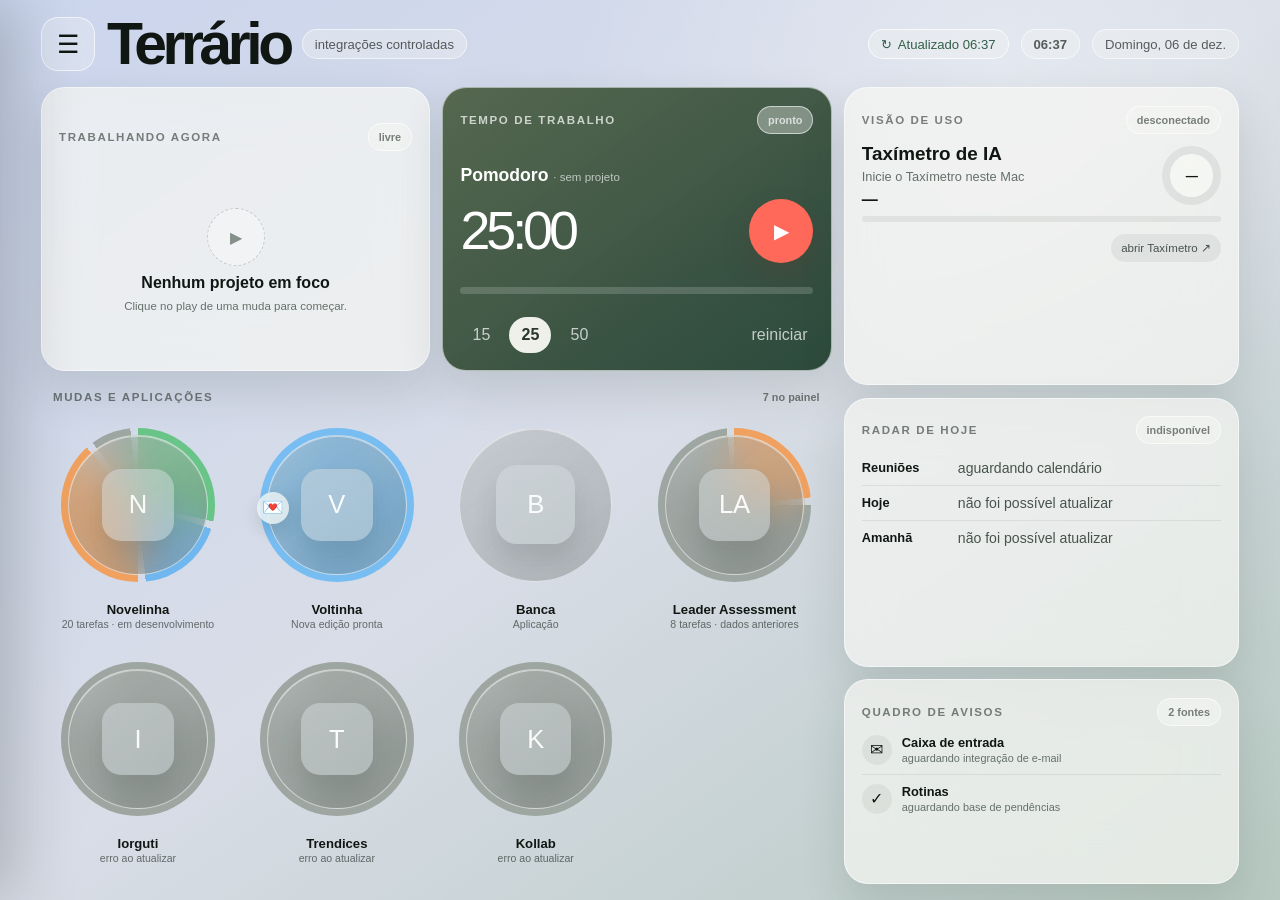
==== commit c3aa80d5: "Atualiza frontend integrado do Terrário" ====
--- a/index.html
+++ b/index.html
@@ -1,176 +1,129 @@
 <!doctype html>
 <html lang="pt-BR">
 <head>
-  <meta charset="utf-8" />
-  <meta name="viewport" content="width=device-width, initial-scale=1" />
-  <meta name="theme-color" content="#c2cbe1" />
-  <meta name="description" content="Terrário — projetos em desenvolvimento e ferramentas de trabalho em um só lugar." />
+  <meta charset="utf-8">
+  <meta name="viewport" content="width=device-width, initial-scale=1">
+  <meta name="theme-color" content="#cbd5ed">
+  <meta name="description" content="Terrário — projetos e ferramentas de trabalho em um painel único.">
   <title>Terrário</title>
-  <link rel="stylesheet" href="garden.css?v=20260810-6" />
+  <link rel="stylesheet" href="garden.css?v=20260817-1">
 </head>
 <body>
-  <main class="dashboard" aria-labelledby="pageTitle">
-    <header class="masthead">
-      <div class="brand-cluster">
-        <button class="menu-button" id="openMenu" type="button" aria-label="Abrir menu de mudas" aria-expanded="false">
-          <span></span><span></span><span></span>
+  <main class="terrario-shell" id="terrarioShell" aria-labelledby="pageTitle">
+    <div class="landscape" aria-hidden="true"></div>
+
+    <header class="site-header">
+      <div class="brand-group">
+        <button class="menu-button" id="openMenu" type="button" aria-label="Abrir menu lateral" aria-expanded="false"><span aria-hidden="true">☰</span></button>
+        <h1 class="brand" id="pageTitle">Terrário</h1>
+        <span class="prototype-badge">integrações controladas</span>
+      </div>
+      <div class="date-time" aria-label="Data e hora locais">
+        <button class="status-pill global-refresh is-idle" id="projectRefresh" type="button" aria-label="Atualizar informações dos projetos" title="Atualizar informações dos projetos e do Notion">
+          <span class="refresh-icon" aria-hidden="true">↻</span><span id="projectRefreshLabel" aria-live="polite">Atualizar dados</span>
         </button>
-        <h1 id="pageTitle">Terrário</h1>
-      </div>
-      <div class="datetime" aria-label="Data e hora locais">
-        <strong class="clock-pill" id="clock">--:--</strong>
-        <span class="today" id="today"></span>
+        <strong class="time-pill" id="clock">--:--</strong>
+        <span class="date-pill" id="today">carregando</span>
       </div>
     </header>
 
-    <section class="bento-board" aria-label="Projetos e ferramentas">
-      <button class="muda muda--novela" type="button" data-project="novela" data-url="novela.html" data-stage="1" aria-label="Abrir Novela Vertical, muda em estágio inicial">
-        <span class="muda-visual" aria-hidden="true">
-          <span class="plant plant--novela"><i></i><i></i><i></i><i></i><i></i></span>
-        </span>
-        <span class="muda-copy">
-          <strong>Novela Vertical</strong>
-          <small>estágio 1 · germinando</small>
-        </span>
-      </button>
+    <section class="dashboard-grid" aria-label="Projetos e ferramentas">
+      <section class="work-time-zone" aria-label="Trabalho e tempo">
+        <section class="focus-card glass-card" aria-label="Trabalhando agora">
+          <div class="widget-topline dark-copy"><span>Trabalhando agora</span><span class="status-pill" id="focusStatus">livre</span></div>
+          <div id="focusContent"></div>
+        </section>
 
-      <button class="muda muda--voltinha" type="button" data-project="voltinha" data-url="https://alanferreiras-web.github.io/voltinha/" data-stage="2" aria-label="Abrir Voltinha, muda em crescimento">
-        <span class="muda-visual" aria-hidden="true">
-          <span class="plant plant--voltinha"><i></i><i></i><i></i><i></i><i></i></span>
-        </span>
-        <span class="muda-copy">
-          <strong>Voltinha</strong>
-          <small>estágio 2 · crescendo</small>
-        </span>
-      </button>
+        <section class="pomodoro-card glass-card" id="pomodoro" tabindex="-1" aria-label="Tempo de trabalho">
+          <div class="widget-topline"><span>Tempo de trabalho</span><span class="status-pill" id="pomodoroState" aria-live="polite">pronto</span></div>
+          <div class="pomodoro-label">Pomodoro <small id="pomodoroProject">· sem projeto</small></div>
+          <div class="pomodoro-time-row">
+            <div class="pomodoro-time" id="timer" aria-live="polite">25:00</div>
+            <button class="pomodoro-play" id="timerToggle" type="button" aria-label="Iniciar Pomodoro"><span aria-hidden="true">▶</span></button>
+          </div>
+          <div class="progress-track" aria-hidden="true"><span id="timerProgress"></span></div>
+          <div class="pomodoro-controls">
+            <div class="duration-buttons" aria-label="Duração do Pomodoro">
+              <button type="button" data-minutes="15">15</button><button class="is-selected" type="button" data-minutes="25">25</button><button type="button" data-minutes="50">50</button>
+            </div>
+            <button class="text-button" id="timerReset" type="button">reiniciar</button>
+          </div>
+        </section>
+      </section>
 
-      <a class="muda muda--banca" href="https://alanferreiras-web.github.io/bancafeiras/" target="_blank" rel="noopener" data-stage="3" aria-label="Abrir Banca em nova aba, muda florescendo">
-        <span class="muda-visual" aria-hidden="true">
-          <span class="plant plant--banca"><i></i><i></i><i></i><i></i><i></i></span>
-        </span>
-        <span class="muda-copy">
-          <strong>Banca <span aria-hidden="true">↗</span></strong>
-          <small>estágio 3 · florescendo</small>
-        </span>
-      </a>
+      <section class="projects-board" aria-label="Mudas e aplicações">
+        <div class="section-heading"><span>Mudas e aplicações</span><small id="panelCount">0 no painel</small></div>
+        <div class="projects-grid" id="projectsGrid"></div>
+      </section>
 
-      <div class="side-stack">
-        <article class="widget email-widget" aria-labelledby="emailTitle">
-          <div class="widget-head">
-            <span class="widget-kicker">caixa de entrada</span>
-            <span class="status-dot" aria-hidden="true"></span>
+      <aside class="right-rail" aria-label="Informações do dia">
+        <section class="taximeter-card glass-card is-loading" id="taximeter" tabindex="-1" aria-label="Taxímetro de IA">
+          <div class="widget-topline dark-copy"><span>Visão de uso</span><button class="status-pill refresh-pill" id="taxiRefresh" type="button">conectando…</button></div>
+          <div class="taximeter-summary">
+            <div><div class="taximeter-title">Taxímetro de IA</div><div class="muted-copy" id="taxiSummary">Procurando o serviço local</div><strong id="taxiStatus" aria-live="polite">—</strong></div>
+            <div class="usage-donut" id="taxiGauge" role="img" aria-label="0 por cento de uso" style="--usage:0%"><span id="taxiValue">—</span></div>
           </div>
-          <div class="email-message">
-            <span class="email-icon" aria-hidden="true">@</span>
-            <div>
-              <h2 id="emailTitle">E-mails importantes</h2>
-              <p>Integração ainda não conectada</p>
-            </div>
+          <div class="progress-track light-track" aria-hidden="true"><span id="taxiMeter"></span></div>
+          <div class="recent-tasks" id="taxiTasks" aria-label="Tarefas recentes"></div>
+          <div class="taximeter-footer"><div id="taxiSources"></div><a class="taximeter-offline-link" id="taxiOpen" href="http://127.0.0.1:3001" target="_blank" rel="noopener noreferrer">abrir Taxímetro ↗</a></div>
+        </section>
+
+        <section class="radar-card glass-card" id="radar" tabindex="-1" aria-label="Radar de hoje">
+          <div class="widget-topline dark-copy"><span>Radar de hoje</span><span class="status-pill" id="radarStatus">atualizando…</span></div>
+          <div class="radar-list">
+            <div class="radar-row"><strong>Reuniões</strong><span>aguardando calendário</span></div>
+            <div class="radar-row"><strong>Hoje</strong><span id="radarToday">carregando entregáveis</span></div>
+            <div class="radar-row"><strong>Amanhã</strong><span id="radarTomorrow">carregando entregáveis</span></div>
           </div>
-          <span class="integration-label">Gmail · em breve</span>
-        </article>
-      </div>
+        </section>
 
-      <article class="widget pomodoro" aria-labelledby="pomodoroTitle">
-        <div class="widget-head">
-          <span class="widget-kicker">foco rápido</span>
-          <span class="pomodoro-state" id="pomodoroState" aria-live="polite">pronto</span>
-        </div>
-        <div class="timer-row">
-          <div>
-            <h2 id="pomodoroTitle">Pomodoro</h2>
-            <p class="timer" id="timer" aria-live="polite">25:00</p>
-          </div>
-          <button class="timer-toggle" id="timerToggle" type="button" aria-label="Iniciar Pomodoro">▶</button>
-        </div>
-        <div class="timer-progress" aria-hidden="true"><span id="timerProgress"></span></div>
-        <div class="timer-controls" aria-label="Duração do Pomodoro">
-          <button type="button" data-minutes="15">15</button>
-          <button class="active" type="button" data-minutes="25">25</button>
-          <button type="button" data-minutes="50">50</button>
-          <button class="timer-reset" id="timerReset" type="button">reiniciar</button>
-        </div>
-      </article>
-
-      <article class="widget taxi-widget" aria-labelledby="taxiTitle">
-        <div class="taxi-main">
-          <div class="widget-head">
-            <span class="widget-kicker">visão de uso</span>
-            <span class="integration-label" id="taxiStatus" aria-live="polite">conectando…</span>
-          </div>
-          <div class="taxi-copy">
-            <div>
-              <h2 id="taxiTitle">Taxímetro de IA</h2>
-              <p id="taxiSummary">Procurando o serviço local do Taxímetro.</p>
-            </div>
-          </div>
-          <div class="meter" role="progressbar" aria-label="Uso da janela atual" aria-valuemin="0" aria-valuemax="100" aria-valuenow="0">
-            <span id="taxiMeter"></span>
-          </div>
-          <div class="taxi-tasks" id="taxiTasks" aria-label="Tarefas recentes" hidden></div>
-          <div class="taxi-footer">
-            <div class="taxi-sources" id="taxiSources"></div>
-            <button class="taxi-refresh" id="taxiRefresh" type="button">atualizar</button>
-          </div>
-        </div>
-        <div class="taxi-gauge" id="taxiGauge" style="--usage:0" aria-hidden="true">
-          <div><strong id="taxiValue">—</strong><small>uso</small></div>
-        </div>
-      </article>
-
-      <button class="muda muda-slot muda-slot--one" type="button" aria-label="Espaço livre para uma nova muda" disabled>
-        <span aria-hidden="true">+</span><small>próxima muda</small>
-      </button>
-      <button class="muda muda-slot muda-slot--two" type="button" aria-label="Espaço livre para uma nova muda" disabled>
-        <span aria-hidden="true">+</span><small>próxima muda</small>
-      </button>
-      <button class="muda muda-slot muda-slot--three" type="button" aria-label="Espaço livre para uma nova muda" disabled>
-        <span aria-hidden="true">+</span><small>próxima muda</small>
-      </button>
+        <section class="notice-board glass-card" aria-label="Quadro de avisos">
+          <div class="widget-topline dark-copy"><span>Quadro de avisos</span><span class="status-pill">2 fontes</span></div>
+          <div class="notice-row" id="inbox" tabindex="-1"><span class="attention-icon" aria-hidden="true">✉</span><span><strong>Caixa de entrada</strong><small>aguardando integração de e-mail</small></span></div>
+          <div class="notice-row" id="routines" tabindex="-1"><span class="attention-icon" aria-hidden="true">✓</span><span><strong>Rotinas</strong><small>aguardando base de pendências</small></span></div>
+        </section>
+      </aside>
     </section>
   </main>
 
-  <div class="menu-backdrop" id="menuBackdrop"></div>
-  <aside class="project-menu" id="projectMenu" aria-hidden="true" aria-label="Todas as mudas">
-    <header class="project-menu-head">
-      <div><small>Terrário</small><strong>Todas as mudas</strong></div>
-      <button id="closeMenu" type="button" aria-label="Fechar menu">×</button>
-    </header>
-    <nav class="project-menu-list" aria-label="Projetos">
-      <button class="menu-project" type="button" data-project="novela" data-url="novela.html" data-title="Novela Vertical">
-        <span class="menu-swatch menu-swatch--novela" aria-hidden="true"></span>
-        <span><strong>Novela Vertical</strong><small>germinando</small></span>
-      </button>
-      <button class="menu-project" type="button" data-project="voltinha" data-url="https://alanferreiras-web.github.io/voltinha/" data-title="Voltinha">
-        <span class="menu-swatch menu-swatch--voltinha" aria-hidden="true"></span>
-        <span><strong>Voltinha</strong><small>crescendo</small></span>
-      </button>
-      <a class="menu-project" href="https://alanferreiras-web.github.io/bancafeiras/" target="_blank" rel="noopener">
-        <span class="menu-swatch menu-swatch--banca" aria-hidden="true"></span>
-        <span><strong>Banca ↗</strong><small>florescendo</small></span>
-      </a>
+  <div class="drawer-backdrop" id="menuBackdrop"></div>
+  <aside class="side-drawer" id="projectMenu" aria-hidden="true" aria-label="Projetos e aplicações">
+    <div class="drawer-header"><div><small>Terrário</small><strong>Projetos e aplicações</strong></div><button class="icon-button" id="closeMenu" type="button" aria-label="Fechar menu">×</button></div>
+    <div class="drawer-section-title first-section">Projetos</div>
+    <nav class="drawer-list" id="projectMenuList" aria-label="Projetos"></nav>
+    <div class="drawer-section-title">Aplicações</div>
+    <nav class="drawer-list" id="applicationMenuList" aria-label="Aplicações"></nav>
+    <button class="drawer-add" id="createProject" type="button">+ Cadastrar muda</button>
+    <div class="drawer-section-title">Ferramentas</div>
+    <nav class="drawer-tool-list" aria-label="Ferramentas">
+      <button class="drawer-tool" type="button" data-tool-target="pomodoro"><span class="drawer-tool-icon">25</span><span><strong>Pomodoro</strong><small>foco e tempo de trabalho</small></span><span class="tool-state connected"></span></button>
+      <a class="drawer-tool" href="http://127.0.0.1:3001" target="_blank" rel="noopener noreferrer"><span class="drawer-tool-icon">IA</span><span><strong>Taxímetro de IA</strong><small>uso e tarefas recentes</small></span><span class="tool-state runtime"></span></a>
+      <button class="drawer-tool" type="button" data-tool-target="inbox"><span class="drawer-tool-icon">✉</span><span><strong>Caixa de entrada</strong><small>integração preparada</small></span><span class="tool-state planned"></span></button>
+      <button class="drawer-tool" type="button" data-tool-target="routines"><span class="drawer-tool-icon">✓</span><span><strong>Rotinas</strong><small>integração preparada</small></span><span class="tool-state planned"></span></button>
+      <button class="drawer-tool" type="button" data-tool-target="radar"><span class="drawer-tool-icon">◉</span><span><strong>Radar de hoje</strong><small>Notion conectado</small></span><span class="tool-state connected"></span></button>
     </nav>
-    <div class="menu-section-label">Ferramentas</div>
-    <nav class="project-menu-list" aria-label="Ferramentas">
-      <a class="menu-tool" href="http://127.0.0.1:3000" target="_blank" rel="noopener">
-        <span class="menu-tool-icon" aria-hidden="true">IA</span>
-        <span><strong>Taxímetro de IA ↗</strong><small>uso e atividade dos agentes</small></span>
-      </a>
-    </nav>
-    <p class="project-menu-foot">3 mudas ativas · espaço para mais 3</p>
   </aside>
 
-  <section class="project-view" id="projectView" aria-hidden="true" aria-label="Projeto aberto">
-    <header class="project-bar">
-      <button id="closeProject" type="button" aria-label="Voltar ao Terrário">←</button>
-      <div>
-        <small>Terrário</small>
-        <strong id="projectViewTitle">Projeto</strong>
-      </div>
-    </header>
-    <iframe id="projectFrame" title="Projeto" loading="lazy"></iframe>
-  </section>
+  <aside class="note-drawer" id="noteDrawer" hidden aria-label="Bloquinho de notas">
+    <div class="note-header"><span><small>Bloquinho de notas</small><strong id="noteProjectName">Projeto</strong></span><button class="icon-button" id="closeNotes" type="button" aria-label="Fechar Bloquinho de notas">×</button></div>
+    <label class="sr-only" for="projectNote">Bloquinho de notas</label>
+    <textarea id="projectNote" placeholder="Escreva uma lembrança rápida…"></textarea>
+  </aside>
 
-  <script src="garden.js?v=20260810-6"></script>
+  <div class="modal-backdrop" id="projectModalBackdrop" hidden>
+    <form class="project-modal glass-card" id="projectForm" role="dialog" aria-modal="true" aria-label="Cadastrar ou editar muda">
+      <div class="modal-close-row"><button class="icon-button" type="button" data-action="close-modal" aria-label="Fechar">×</button></div>
+      <div class="image-preview-wrap"><div class="image-preview" id="imagePreview" aria-label="Prévia circular do PNG"><span>PNG</span></div><label class="image-upload" data-tooltip="Trocar PNG"><span aria-hidden="true">▧+</span><span class="sr-only">Selecionar PNG</span><input id="projectImage" type="file" accept="image/png"></label></div>
+      <input class="identity-input" id="projectName" name="name" type="text" placeholder="Nome da muda" aria-label="Nome da muda" required>
+      <label class="field-label"><span>URL</span><input id="projectUrl" name="url" type="url" placeholder="https://…" required></label>
+      <fieldset class="choice-field"><legend>Tipo</legend><div class="segmented-control two-options"><label><input type="radio" name="kind" value="project" checked><span>Projeto</span></label><label><input type="radio" name="kind" value="application"><span>Aplicação</span></label></div></fieldset>
+      <fieldset class="choice-field" id="projectPhaseField"><legend>Fase</legend><div class="segmented-control two-options"><label><input type="radio" name="phase" value="development" checked><span>Em desenvolvimento</span></label><label><input type="radio" name="phase" value="completed"><span>Concluído</span></label></div></fieldset>
+      <fieldset class="choice-field"><legend>Exibição</legend><div class="segmented-control two-options"><label><input type="radio" name="location" value="panel" checked><span>Painel + menu</span></label><label><input type="radio" name="location" value="menu"><span>Somente menu</span></label></div></fieldset>
+      <label class="field-label"><span>Notion <em>(opcional)</em></span><input id="projectNotion" name="notionUrl" type="url" placeholder="https://notion.so/…"></label>
+      <div class="modal-actions"><button class="secondary-button" type="button" data-action="close-modal">Cancelar</button><button class="primary-button" id="projectSubmit" type="submit">Cadastrar muda</button></div>
+    </form>
+  </div>
+
+  <script src="garden.js?v=20260817-1"></script>
 </body>
 </html>
--- a/garden.css
+++ b/garden.css
@@ -1,951 +1,1774 @@
 :root {
-  --ink: #151713;
-  --muted: #61675f;
-  --paper: #f7f6f0;
-  --blue: #c2cbe1;
-  --blue-deep: #aebbd8;
-  --green: #6f8d62;
-  --coral: #ff6d59;
-  --electric: #2f6df6;
-  --butter: #f5d67c;
-  --radius: 34px;
-  --shadow: 0 24px 70px rgba(46, 51, 66, .12);
-}
-
-* { box-sizing: border-box; }
-
-html { min-height: 100%; }
+  --ink: #101713;
+  --muted-ink: #657069;
+  --sky: #cfd7ee;
+  --sky-deep: #b9c7e6;
+  --meadow: #72926a;
+  --meadow-dark: #3f6551;
+  --glass: rgba(245, 246, 241, 0.72);
+  --glass-strong: rgba(249, 249, 245, 0.9);
+  --glass-border: rgba(255, 255, 255, 0.56);
+  --shadow: 0 20px 45px rgba(42, 54, 46, 0.14);
+  --ring-done: #68c487;
+  --ring-doing: #6fb7ee;
+  --ring-todo: #f0a160;
+  --ring-none: #9da6a1;
+  --signal: #78bdf2;
+  --complete-dark: #23824d;
+  --complete-light: #78db91;
+  --coral: #ff695a;
+  --card-radius: 24px;
+  --circle-size: clamp(126px, min(12vw, 17.5dvh), 176px);
+  --notes-width: clamp(320px, 25vw, 380px);
+}
+
+* {
+  box-sizing: border-box;
+}
+
+[hidden] {
+  display: none !important;
+}
+
+h1,
+h2,
+p {
+  margin: 0;
+}
+
+img {
+  display: block;
+  max-width: 100%;
+}
+
+html {
+  min-width: 320px;
+  height: 100%;
+  background: var(--sky);
+}
 
 body {
   margin: 0;
-  min-width: 320px;
-  min-height: 100vh;
-  overflow-x: hidden;
+  height: 100%;
+  overflow: hidden;
+  background: var(--sky);
   color: var(--ink);
-  font-family: Inter, ui-sans-serif, system-ui, -apple-system, BlinkMacSystemFont, "Segoe UI", sans-serif;
+  font-family: Arial, Helvetica, sans-serif;
+}
+
+button,
+input,
+textarea {
+  font: inherit;
+}
+
+button {
+  color: inherit;
+}
+
+a {
+  color: inherit;
+  text-decoration: none;
+}
+
+button:focus-visible,
+input:focus-visible,
+textarea:focus-visible,
+label:has(input:focus-visible) span {
+  outline: 3px solid rgba(21, 78, 60, 0.52);
+  outline-offset: 3px;
+}
+
+section:focus-visible,
+div[tabindex="-1"]:focus-visible {
+  outline: 3px solid rgba(21, 78, 60, 0.46);
+  outline-offset: 4px;
+}
+
+.sr-only {
+  position: absolute;
+  width: 1px;
+  height: 1px;
+  padding: 0;
+  margin: -1px;
+  overflow: hidden;
+  clip: rect(0, 0, 0, 0);
+  white-space: nowrap;
+  border: 0;
+}
+
+.terrario-shell {
+  position: relative;
+  isolation: isolate;
+  width: 100%;
+  height: 100dvh;
+  overflow: hidden;
+  display: flex;
+  flex-direction: column;
+  padding: clamp(12px, 1.8dvh, 20px) clamp(20px, 3.2vw, 52px) clamp(12px, 1.8dvh, 20px);
   background:
-    radial-gradient(ellipse at 14% 108%, rgba(83, 118, 74, .78) 0 20%, transparent 48%),
-    radial-gradient(ellipse at 67% 112%, rgba(119, 148, 87, .72) 0 25%, transparent 54%),
-    radial-gradient(ellipse at 105% 94%, rgba(69, 104, 65, .65) 0 18%, transparent 45%),
-    linear-gradient(145deg, #d5dcf0 0%, var(--blue) 42%, #b9c3dd 100%);
-  background-attachment: fixed;
-}
-
-body::before {
-  content: "";
-  position: fixed;
-  inset: auto -10vw -24vh;
-  height: 58vh;
-  pointer-events: none;
-  background:
-    radial-gradient(ellipse at 12% 30%, rgba(234, 224, 130, .4), transparent 30%),
-    radial-gradient(ellipse at 48% 34%, rgba(147, 176, 101, .58), transparent 39%),
-    radial-gradient(ellipse at 80% 40%, rgba(76, 117, 71, .72), transparent 42%);
-  filter: blur(26px);
-  opacity: .9;
-}
-
-button, a { font: inherit; }
-
-button { color: inherit; }
-
-.dashboard {
+    radial-gradient(circle at 78% 8%, rgba(255, 255, 255, 0.34), transparent 34%),
+    linear-gradient(145deg, #cbd5ed 0%, #d8dde7 50%, #b7c9c1 100%);
+  transition: width 220ms ease;
+}
+
+.landscape {
+  display: none;
+}
+
+.site-header {
   position: relative;
-  z-index: 1;
-  width: min(1040px, calc(100% - 48px));
+  z-index: 20;
+  width: min(100%, 1480px);
+  flex: 0 0 auto;
+  margin: 0 auto clamp(10px, 1.7dvh, 18px);
+  display: flex;
+  align-items: center;
+  justify-content: space-between;
+  gap: 22px;
+}
+
+.brand-group,
+.date-time {
+  display: flex;
+  align-items: center;
+  gap: 12px;
+}
+
+.brand {
+  font-size: clamp(2.3rem, min(4.6vw, 6.8dvh), 4.1rem);
+  font-weight: 800;
+  letter-spacing: -0.075em;
+  line-height: 0.95;
+}
+
+.prototype-badge,
+.time-pill,
+.date-pill,
+.status-pill {
+  display: inline-flex;
+  align-items: center;
+  justify-content: center;
+  min-height: 30px;
+  padding: 6px 12px;
+  border: 1px solid rgba(255, 255, 255, 0.58);
+  border-radius: 999px;
+  background: rgba(242, 244, 241, 0.37);
+  backdrop-filter: blur(14px);
+  color: rgba(17, 23, 19, 0.68);
+  font-size: 0.82rem;
+  white-space: nowrap;
+}
+
+.menu-button,
+.icon-button {
+  border: 1px solid rgba(255, 255, 255, 0.62);
+  background: rgba(243, 245, 244, 0.32);
+  backdrop-filter: blur(14px);
+  cursor: pointer;
+}
+
+.menu-button {
+  width: clamp(46px, 6dvh, 54px);
+  height: clamp(46px, 6dvh, 54px);
+  border-radius: 17px;
+  font-size: 1.55rem;
+}
+
+.icon-button {
+  width: 40px;
+  height: 40px;
+  display: inline-grid;
+  place-items: center;
+  padding: 0;
+  border-radius: 50%;
+  font-size: 1.2rem;
+}
+
+.global-refresh {
+  gap: 6px;
+  border-color: rgba(255, 255, 255, 0.72);
+  cursor: pointer;
+}
+
+.global-refresh:disabled {
+  cursor: wait;
+  opacity: 0.76;
+}
+
+.global-refresh.is-updated {
+  color: #315f48;
+}
+
+.global-refresh.is-error {
+  color: #8a443d;
+}
+
+.global-refresh.is-loading .refresh-icon {
+  animation: refresh-spin 900ms linear infinite;
+}
+
+.refresh-icon {
+  display: inline-block;
+}
+
+.dashboard-grid {
+  position: relative;
+  z-index: 5;
+  width: min(100%, 1480px);
+  flex: 1 1 auto;
+  min-height: 0;
   margin: 0 auto;
-  padding: 28px 0 26px;
-}
-
-.masthead {
+  display: grid;
+  grid-template-columns: minmax(0, 8fr) minmax(310px, 4fr);
+  grid-template-rows: minmax(250px, 0.82fr) minmax(0, 1.45fr);
+  gap: clamp(9px, 1.35dvh, 14px);
+  align-items: stretch;
+}
+
+.work-time-zone {
+  grid-column: 1;
+  grid-row: 1;
+  min-width: 0;
+  display: grid;
+  grid-template-columns: repeat(2, minmax(0, 1fr));
+  gap: clamp(9px, 1.35dvh, 14px);
+}
+
+.projects-board {
+  grid-column: 1;
+  grid-row: 2;
+  min-width: 0;
+  min-height: 0;
+  display: grid;
+  grid-template-rows: auto minmax(0, 1fr);
+  padding: 8px 4px 0;
+}
+
+.section-heading {
   display: flex;
   align-items: center;
   justify-content: space-between;
-  gap: 20px;
-  margin-bottom: 24px;
-}
-
-.widget-kicker {
-  margin: 0 0 7px;
-  color: rgba(21, 23, 19, .56);
-  font-size: .67rem;
-  font-weight: 750;
-  letter-spacing: .14em;
+  padding: 0 8px 6px;
+  color: rgba(32, 41, 35, 0.58);
+  font-size: 0.72rem;
+  font-weight: 800;
+  letter-spacing: 0.14em;
   text-transform: uppercase;
 }
 
-h1 {
-  margin: 0;
-  font-size: clamp(2.25rem, 5vw, 4.2rem);
-  font-weight: 620;
-  letter-spacing: -.075em;
-  line-height: .88;
-}
-
-.brand-cluster {
-  display: flex;
-  align-items: center;
-  gap: 15px;
-}
-
-.menu-button {
-  display: grid;
-  width: 46px;
-  height: 46px;
-  flex: 0 0 auto;
-  place-content: center;
-  gap: 4px;
-  padding: 0;
-  border: 1px solid rgba(255, 255, 255, .45);
-  border-radius: 15px;
-  background: rgba(247, 246, 240, .38);
-  cursor: pointer;
-  backdrop-filter: blur(18px);
-}
-
-.menu-button span {
-  display: block;
-  width: 17px;
-  height: 2px;
-  border-radius: 999px;
-  background: currentColor;
-}
-
-.menu-button:focus-visible,
-.project-menu button:focus-visible,
-.project-menu a:focus-visible {
-  outline: 3px solid var(--electric);
-  outline-offset: 3px;
-}
-
-.datetime {
-  display: flex;
-  align-items: center;
-  gap: 8px;
-}
-
-.clock-pill,
-.today {
-  display: block;
-  margin: 0;
-  border: 1px solid rgba(255, 255, 255, .43);
-  border-radius: 999px;
-  background: rgba(247, 246, 240, .3);
-  color: rgba(21, 23, 19, .66);
-  backdrop-filter: blur(18px);
-}
-
-.clock-pill {
-  padding: 10px 13px;
-  font-size: .82rem;
-  font-weight: 470;
-  font-variant-numeric: tabular-nums;
-}
-
-.today {
-  padding: 10px 15px;
-  font-size: .78rem;
-}
-
-.bento-board {
+.section-heading small {
+  font-size: 0.68rem;
+  font-weight: 600;
+  letter-spacing: 0;
+  text-transform: none;
+}
+
+.projects-grid {
+  min-height: 0;
   display: grid;
   grid-template-columns: repeat(4, minmax(0, 1fr));
-  gap: 14px;
-  align-items: start;
-}
-
-.muda {
+  gap: clamp(8px, 1vw, 14px);
+  align-content: space-evenly;
+  align-items: center;
+}
+
+.right-rail {
+  grid-column: 2;
+  grid-row: 1 / 3;
+  min-width: 0;
+  min-height: 0;
+  display: grid;
+  grid-template-rows: minmax(0, 1.05fr) minmax(0, 0.95fr) minmax(0, 0.72fr);
+  gap: clamp(9px, 1.35dvh, 14px);
+}
+
+.glass-card {
+  border: 1px solid var(--glass-border);
+  border-radius: var(--card-radius);
+  background: var(--glass);
+  box-shadow: var(--shadow);
+  backdrop-filter: blur(24px) saturate(116%);
+}
+
+.project-band {
+  grid-column: span 7;
+  min-width: 0;
+  display: grid;
+  grid-template-columns: repeat(3, minmax(0, 1fr));
+  gap: clamp(8px, 1vw, 14px);
+  align-items: center;
+}
+
+.top-band,
+.attention-stack {
+  grid-row: 1;
+  min-height: 0;
+}
+
+.pomodoro-card,
+.taximeter-card,
+.focus-card {
+  min-height: 0;
+}
+
+.lower-band,
+.radar-card {
+  min-height: 0;
+}
+
+.project-cell {
+  min-width: 0;
+  text-align: center;
+}
+
+.project-interaction {
+  position: relative;
+  width: min(100%, var(--circle-size));
+  min-height: calc(var(--circle-size) + 18px);
+  margin: 0 auto;
+}
+
+.project-main-action {
   position: relative;
   display: block;
-  width: 100%;
-  height: auto;
+  width: var(--circle-size);
+  max-width: 100%;
   aspect-ratio: 1;
+  margin: 0 auto;
   padding: 0;
-  overflow: hidden;
   border: 0;
   border-radius: 50%;
-  background: var(--paper);
-  color: var(--ink);
-  text-align: left;
-  text-decoration: none;
+  background: transparent;
   cursor: pointer;
-  box-shadow: var(--shadow);
-  isolation: isolate;
-  transition: transform .26s ease, box-shadow .26s ease;
-}
-
-.muda:not(:disabled):hover {
-  transform: translateY(-6px) rotate(-1deg);
-  box-shadow: 0 30px 80px rgba(46, 51, 66, .2);
-}
-
-.muda:focus-visible,
-.timer-toggle:focus-visible,
-.timer-controls button:focus-visible,
-.project-bar button:focus-visible {
-  outline: 3px solid var(--electric);
-  outline-offset: 4px;
-}
-
-.muda--novela { grid-column: 1; grid-row: 1; }
-.muda--voltinha { grid-column: 2; grid-row: 1; }
-.muda--banca { grid-column: 3; grid-row: 1; }
-.muda-slot--one { grid-column: 1; grid-row: 3; }
-.muda-slot--two { grid-column: 2; grid-row: 3; }
-.muda-slot--three { grid-column: 3; grid-row: 3; }
-
-.muda-slot {
-  display: grid;
-  place-content: center;
-  gap: 7px;
-  border: 1px dashed rgba(21, 23, 19, .2);
-  background: rgba(247, 246, 240, .2);
-  color: rgba(21, 23, 19, .43);
-  box-shadow: none;
-  backdrop-filter: blur(14px);
-}
-
-.muda-slot span { font-size: 1.4rem; font-weight: 300; line-height: 1; }
-.muda-slot small { font-size: .62rem; }
-
-.muda-visual {
+}
+
+.project-ring,
+.project-glass {
   position: absolute;
   inset: 0;
+  border-radius: 50%;
+}
+
+.project-ring {
+  padding: 7px;
+}
+
+.project-ring.ready {
+  padding: 0;
+  background: transparent;
+}
+
+.project-ring.ready.has-signal {
+  padding: 7px;
+  background: var(--signal);
+  animation: signal-pulse 2.6s ease-in-out infinite;
+}
+
+.project-ring.completed {
+  overflow: hidden;
+  background: var(--complete-dark);
+}
+
+.project-ring.completed::after {
+  content: "";
+  position: absolute;
+  z-index: 1;
+  inset: -3px;
+  border-radius: inherit;
+  background: conic-gradient(transparent 0 82%, var(--complete-light) 89%, transparent 96% 100%);
+  animation: completion-shine 6.5s linear infinite;
+}
+
+.project-glass {
+  z-index: 2;
+  inset: 7px;
   display: grid;
   place-items: center;
   overflow: hidden;
-}
-
-.muda-visual::before,
-.muda-visual::after {
-  content: "";
+  border: 1px solid rgba(255, 255, 255, 0.52);
+  background:
+    linear-gradient(145deg, rgba(255, 255, 255, 0.22), rgba(87, 96, 91, 0.12)),
+    rgba(120, 126, 123, 0.32);
+  box-shadow: inset 0 1px 0 rgba(255, 255, 255, 0.42);
+  backdrop-filter: blur(22px) saturate(112%);
+}
+
+.project-ring.ready:not(.has-signal) .project-glass {
+  inset: 0;
+}
+
+.project-glass img {
+  width: 62%;
+  height: 62%;
+  object-fit: contain;
+}
+
+.project-placeholder {
+  width: 52%;
+  aspect-ratio: 1;
+  display: grid;
+  place-items: center;
+  border-radius: 27%;
+  background: rgba(213, 221, 223, 0.48);
+  color: rgba(255, 255, 255, 0.94);
+  box-shadow: 0 16px 24px rgba(29, 40, 34, 0.12);
+  font-size: clamp(1.35rem, 2vw, 2rem);
+  font-weight: 500;
+}
+
+.project-signal,
+.project-complete-mark {
   position: absolute;
+  z-index: 6;
+  top: 3px;
+  right: 3px;
+  width: 32px;
+  height: 32px;
+  display: grid;
+  place-items: center;
+  border: 0;
   border-radius: 50%;
-  filter: blur(1px);
-}
-
-.muda--novela .muda-visual {
-  background:
-    radial-gradient(circle at 60% 30%, rgba(255, 255, 255, .84) 0 9%, transparent 10%),
-    linear-gradient(155deg, #f7b1a8, #d06062 58%, #7e3e4a);
-}
-
-.muda--novela .muda-visual::before {
-  width: 70%; height: 70%; left: -22%; bottom: -22%;
-  background: rgba(92, 35, 45, .26);
-}
-
-.muda--voltinha .muda-visual {
-  background:
-    radial-gradient(circle at 68% 23%, rgba(255, 255, 255, .72) 0 8%, transparent 9%),
-    linear-gradient(145deg, #b8d9a5, #66996c 54%, #365e55);
-}
-
-.muda--voltinha .muda-visual::before {
-  width: 72%; height: 72%; right: -24%; top: -17%;
-  background: rgba(238, 220, 126, .23);
-}
-
-.muda--banca .muda-visual {
-  background:
-    radial-gradient(circle at 35% 22%, rgba(255, 255, 255, .76) 0 8%, transparent 9%),
-    linear-gradient(150deg, #f2d789, #d5944e 56%, #8c503a);
-}
-
-.muda--banca .muda-visual::before {
-  width: 78%; height: 78%; left: -30%; top: 0;
-  background: rgba(255, 105, 77, .22);
-}
-
-.muda-copy {
+  background: rgba(250, 251, 247, 0.72);
+  color: #0e1712;
+  box-shadow: 0 7px 16px rgba(40, 50, 44, 0.14);
+  backdrop-filter: blur(12px);
+  font-size: 1.08rem;
+}
+
+.project-complete-mark {
+  background: rgba(246, 250, 244, 0.76);
+  color: inherit;
+}
+
+.project-actions {
   position: absolute;
-  z-index: 4;
+  z-index: 12;
+  top: calc(var(--circle-size) - 20px);
   left: 50%;
-  bottom: 18px;
-  width: max-content;
-  max-width: calc(100% - 30px);
-  transform: translateX(-50%);
-  padding: 9px 13px 8px;
-  border: 1px solid rgba(255, 255, 255, .5);
-  border-radius: 18px;
-  background: rgba(247, 246, 240, .82);
-  box-shadow: 0 9px 24px rgba(37, 38, 32, .12);
-  text-align: center;
-  backdrop-filter: blur(16px);
-}
-
-.muda-copy strong,
-.muda-copy small { display: block; }
-
-.muda-copy strong {
+  display: flex;
+  align-items: center;
+  gap: 7px;
+  padding: 4px;
+  opacity: 0;
+  pointer-events: none;
+  transform: translate(-50%, 9px);
+  transition: opacity 160ms ease, transform 160ms ease;
+}
+
+.project-interaction:hover .project-actions,
+.project-interaction:focus-within .project-actions {
+  opacity: 1;
+  pointer-events: auto;
+  transform: translate(-50%, 0);
+}
+
+.project-actions .icon-button {
+  background: rgba(44, 49, 46, 0.9);
+  border-color: rgba(255, 255, 255, 0.24);
+  color: white;
+  box-shadow: 0 8px 18px rgba(24, 29, 26, 0.18);
+}
+
+.project-name {
+  margin: 2px auto 1px;
   overflow: hidden;
-  font-size: .78rem;
-  font-weight: 720;
-  letter-spacing: -.025em;
+  color: var(--ink);
   text-overflow: ellipsis;
   white-space: nowrap;
-}
-
-.muda-copy small {
-  margin-top: 2px;
-  color: var(--muted);
-  font-size: .58rem;
-}
-
-.plant {
+  font-size: clamp(0.82rem, 1vw, 0.95rem);
+  font-weight: 700;
+}
+
+.project-state {
+  min-height: 1.2em;
+  overflow: hidden;
+  color: rgba(26, 36, 29, 0.62);
+  text-overflow: ellipsis;
+  white-space: nowrap;
+  font-size: clamp(0.66rem, 0.8vw, 0.75rem);
+}
+
+[data-tooltip] {
   position: relative;
-  z-index: 2;
+}
+
+[data-tooltip]::after {
+  content: attr(data-tooltip);
+  position: absolute;
+  z-index: 80;
+  left: 50%;
+  bottom: calc(100% + 9px);
+  max-width: 190px;
+  padding: 7px 9px;
+  border-radius: 9px;
+  background: rgba(25, 29, 27, 0.94);
+  color: white;
+  font-size: 0.72rem;
+  font-weight: 500;
+  white-space: nowrap;
+  opacity: 0;
+  pointer-events: none;
+  transform: translate(-50%, 4px);
+  transition: opacity 120ms ease, transform 120ms ease;
+}
+
+[data-tooltip]:hover::after,
+[data-tooltip]:focus-visible::after {
+  opacity: 1;
+  transform: translate(-50%, 0);
+}
+
+.add-project-cell {
+  display: grid;
+  align-content: start;
+}
+
+.add-project {
+  width: min(100%, var(--circle-size));
+  aspect-ratio: 1;
+  margin: 0 auto 18px;
+  border: 1px dashed rgba(255, 255, 255, 0.65);
+  border-radius: 50%;
+  background: rgba(229, 234, 227, 0.28);
+  color: rgba(28, 40, 31, 0.58);
+  backdrop-filter: blur(16px);
+  cursor: pointer;
+  font-size: 2rem;
+}
+
+.attention-stack {
+  grid-column: span 5;
+  min-width: 0;
+  display: grid;
+  grid-template-rows: repeat(2, minmax(0, 1fr));
+  gap: clamp(8px, 1dvh, 11px);
+  min-height: 0;
+  overflow: hidden;
+}
+
+.attention-card {
+  display: grid;
+  align-content: center;
+  min-height: 0;
+  overflow: hidden;
+  padding: clamp(5px, 0.8dvh, 8px) 14px;
+}
+
+.integration-placeholder {
+  grid-template-columns: 34px minmax(0, 1fr) auto;
+  align-items: center;
+  gap: 11px;
+  padding-inline: 16px;
+}
+
+.integration-placeholder strong,
+.integration-placeholder small {
   display: block;
-  width: 90px;
-  height: 114px;
-  margin-top: -18px;
-  transform-origin: 50% 100%;
-  filter: drop-shadow(0 16px 14px rgba(22, 39, 22, .2));
-}
-
-.plant::before {
-  content: "";
-  position: absolute;
-  left: 44px;
-  bottom: 15px;
-  width: 5px;
-  height: 76px;
-  border-radius: 999px;
-  background: #315a3f;
-  transform: rotate(2deg);
-}
-
-.plant::after {
-  content: "";
-  position: absolute;
-  left: 24px;
-  bottom: 2px;
-  width: 47px;
-  height: 22px;
+}
+
+.integration-placeholder strong {
+  font-size: clamp(0.8rem, 0.95vw, 0.92rem);
+}
+
+.integration-placeholder small {
+  margin-top: 3px;
+  color: var(--muted-ink);
+  font-size: clamp(0.64rem, 0.75vw, 0.72rem);
+}
+
+.integration-ready {
+  color: rgba(41, 66, 53, 0.5);
+  font-size: 0.68rem;
+}
+
+.attention-row {
+  min-width: 0;
+  display: grid;
+  grid-template-columns: 30px minmax(0, 1fr) auto;
+  align-items: center;
+  gap: 10px;
+  padding: clamp(3px, 0.45dvh, 5px) 0;
+}
+
+.attention-row + .attention-row {
+  border-top: 1px solid rgba(68, 77, 71, 0.12);
+}
+
+.attention-icon {
+  width: 30px;
+  height: 30px;
+  display: grid;
+  place-items: center;
   border-radius: 50%;
-  background: rgba(43, 56, 35, .25);
-  filter: blur(5px);
-}
-
-.plant i {
-  position: absolute;
-  z-index: 1;
-  width: 30px;
-  height: 18px;
-  border-radius: 100% 0 100% 0;
-  background: #477c4f;
-}
-
-.plant i:nth-child(1) { left: 18px; bottom: 39px; transform: rotate(24deg); }
-.plant i:nth-child(2) { right: 15px; bottom: 51px; transform: rotate(205deg); }
-.plant i:nth-child(3) { left: 21px; bottom: 68px; transform: rotate(36deg) scale(.82); }
-.plant i:nth-child(4) { right: 18px; bottom: 79px; transform: rotate(214deg) scale(.72); }
-.plant i:nth-child(5) { left: 34px; top: 1px; width: 24px; height: 24px; border-radius: 50% 50% 45% 55%; background: var(--butter); }
-
-.muda[data-stage="1"] .plant { transform: translateY(25px) scale(.67); }
-.muda[data-stage="1"] .plant i:nth-child(n+3) { opacity: 0; }
-.muda[data-stage="1"] .plant::before { height: 52px; }
-.muda[data-stage="2"] .plant { transform: translateY(10px) scale(.86); }
-.muda[data-stage="2"] .plant i:nth-child(5) { opacity: 0; }
-.muda[data-stage="3"] .plant { transform: scale(1.05); }
-
-.plant--novela i { background: #6e3850; }
-.plant--novela::before { background: #633244; }
-.plant--voltinha i { background: #376f4b; }
-.plant--voltinha::before { background: #315f43; }
-.plant--banca i { background: #6a813d; }
-.plant--banca::before { background: #526937; }
-.plant--banca i:nth-child(5) { background: var(--coral); box-shadow: 13px 5px 0 -5px #f5e2a0, -12px 7px 0 -5px #ef825d; }
-
-.widget {
-  position: relative;
+  background: rgba(81, 91, 85, 0.08);
+}
+
+.attention-row span:nth-child(2) {
+  min-width: 0;
+}
+
+.attention-row strong,
+.attention-row small {
+  display: block;
   overflow: hidden;
-  border: 1px solid rgba(255, 255, 255, .45);
-  border-radius: var(--radius);
-  background: rgba(247, 246, 240, .94);
-  box-shadow: var(--shadow);
-  backdrop-filter: blur(22px);
-}
-
-.widget h2 {
-  margin: 0;
+  text-overflow: ellipsis;
+  white-space: nowrap;
+}
+
+.attention-row strong {
+  font-size: clamp(0.78rem, 0.95vw, 0.9rem);
+}
+
+.attention-row small {
+  margin-top: 3px;
+  color: var(--muted-ink);
+  font-size: clamp(0.64rem, 0.75vw, 0.72rem);
+}
+
+.row-arrow {
+  color: var(--muted-ink);
+  font-size: 1.4rem;
+}
+
+.pomodoro-card,
+.taximeter-card,
+.focus-card,
+.radar-card {
+  min-width: 0;
+  padding: clamp(14px, 1.9dvh, 18px);
+}
+
+.pomodoro-card {
+  display: grid;
+  align-content: space-between;
+  min-height: 0;
+  color: white;
+  background:
+    linear-gradient(145deg, rgba(88, 105, 79, 0.88), rgba(41, 72, 59, 0.92)),
+    rgba(51, 77, 63, 0.9);
+}
+
+.pomodoro-card.is-complete {
+  box-shadow: var(--shadow), inset 0 0 0 2px rgba(156, 224, 176, 0.5);
+}
+
+.taximeter-card {
+  min-height: 0;
+}
+
+.focus-card {
+  --circle-size: clamp(108px, min(9vw, 14dvh), 142px);
+  min-height: 0;
+  display: grid;
+  align-content: stretch;
+}
+
+.radar-card {
+  min-height: 0;
+}
+
+.focus-content {
+  min-height: 0;
+  display: grid;
+  grid-template-columns: minmax(0, 1.05fr) minmax(120px, 0.95fr);
+  align-items: center;
+  gap: 12px;
+}
+
+.focus-content .project-interaction {
+  min-height: calc(var(--circle-size) + 8px);
+}
+
+.focus-content .project-actions {
+  top: calc(var(--circle-size) - 14px);
+}
+
+.focus-time-summary {
+  min-width: 0;
+  display: grid;
+  justify-items: start;
+  gap: 7px;
+}
+
+.focus-time-summary small,
+.focus-empty small {
+  color: var(--muted-ink);
+  font-size: 0.72rem;
+}
+
+.focus-time-summary strong {
+  font-size: clamp(1.3rem, 2.2vw, 2rem);
+  font-variant-numeric: tabular-nums;
+  letter-spacing: -0.05em;
+}
+
+.dark-text-button {
+  color: #48534c;
+  padding: 0;
+}
+
+.focus-empty {
+  height: 100%;
+  min-height: 150px;
+  display: grid;
+  place-content: center;
+  justify-items: center;
+  gap: 8px;
+  text-align: center;
+}
+
+.focus-empty > span {
+  width: 58px;
+  height: 58px;
+  display: grid;
+  place-items: center;
+  border: 1px dashed rgba(57, 70, 62, 0.24);
+  border-radius: 50%;
+  background: rgba(255, 255, 255, 0.3);
+  color: rgba(42, 57, 47, 0.54);
+}
+
+.pomodoro-label small {
+  color: rgba(255, 255, 255, 0.66);
+  font-size: 0.72rem;
+  font-weight: 500;
+}
+
+.widget-topline {
+  display: flex;
+  align-items: center;
+  justify-content: space-between;
+  gap: 10px;
+  color: rgba(255, 255, 255, 0.72);
+  font-size: 0.72rem;
+  font-weight: 700;
+  letter-spacing: 0.14em;
+  text-transform: uppercase;
+}
+
+.widget-topline.dark-copy {
+  color: rgba(32, 41, 35, 0.58);
+}
+
+.widget-topline .status-pill {
+  min-height: 28px;
+  padding: 5px 10px;
+  color: inherit;
+  font-size: 0.68rem;
+  letter-spacing: 0;
+  text-transform: none;
+}
+
+.refresh-pill {
+  cursor: pointer;
+}
+
+.refresh-pill:disabled {
+  cursor: wait;
+  opacity: 0.72;
+}
+
+.pomodoro-label {
+  margin-top: clamp(12px, 2dvh, 20px);
   font-size: 1.1rem;
-  font-weight: 670;
-  letter-spacing: -.045em;
-  line-height: 1.05;
-}
-
-.widget p { color: var(--muted); }
-
-.widget-head {
+  font-weight: 700;
+}
+
+.pomodoro-time-row {
   display: flex;
   align-items: center;
   justify-content: space-between;
   gap: 12px;
 }
 
-.widget-head .widget-kicker { margin: 0; }
-
-.side-stack {
-  grid-column: 4;
-  grid-row: 1;
-  display: flex;
-  min-width: 0;
-  height: 100%;
-  flex-direction: column;
-  align-items: flex-end;
-  gap: 14px;
-}
-
-.email-widget {
-  display: flex;
-  width: 100%;
-  min-height: 154px;
-  flex-direction: column;
-  justify-content: space-between;
-  padding: 18px;
-}
-
-.status-dot {
-  width: 8px;
-  height: 8px;
-  border-radius: 50%;
-  background: #a9aca6;
-  box-shadow: 0 0 0 5px rgba(169, 172, 166, .13);
-}
-
-.email-message {
-  display: grid;
-  grid-template-columns: 38px 1fr;
-  align-items: center;
-  gap: 10px;
-}
-
-.email-message p {
-  margin: 5px 0 0;
-  font-size: .67rem;
-  line-height: 1.25;
-}
-
-.email-icon {
-  display: grid;
-  width: 38px;
-  height: 38px;
-  place-items: center;
-  border-radius: 50%;
-  background: #e9e9e4;
-  font-size: .82rem;
-  font-weight: 800;
-}
-
-.integration-label,
-.pomodoro-state {
-  width: max-content;
-  padding: 5px 8px;
-  border-radius: 999px;
-  background: rgba(21, 23, 19, .06);
-  color: rgba(21, 23, 19, .54);
-  font-size: .58rem;
-  white-space: nowrap;
-}
-
-.pomodoro {
-  grid-column: 1;
-  grid-row: 2;
-  display: flex;
-  width: 100%;
-  aspect-ratio: 1;
-  flex-direction: column;
-  padding: 23px;
-  background: rgba(36, 54, 43, .68);
-  color: #f8f7f1;
-  border-color: rgba(255, 255, 255, .15);
-}
-
-.pomodoro::before {
-  content: "";
-  position: absolute;
-  inset: -30%;
-  z-index: -1;
-  background:
-    radial-gradient(circle at 20% 80%, rgba(143, 174, 101, .65), transparent 33%),
-    radial-gradient(circle at 83% 23%, rgba(168, 185, 138, .36), transparent 32%);
-  filter: blur(18px);
-}
-
-.pomodoro .widget-kicker,
-.pomodoro .pomodoro-state { color: rgba(255, 255, 255, .67); }
-.pomodoro .pomodoro-state { background: rgba(255, 255, 255, .1); }
-
-.timer-row {
-  display: flex;
-  align-items: center;
-  justify-content: space-between;
-  gap: 18px;
-  margin: auto 0 14px;
-}
-
-.pomodoro .timer {
-  margin: 5px 0 0;
-  color: #fff;
-  font-size: clamp(2.6rem, 5.5vw, 4.5rem);
-  font-weight: 350;
-  letter-spacing: -.075em;
-  line-height: .95;
+.pomodoro-time {
+  font-size: clamp(2.7rem, min(4.2vw, 7dvh), 4.45rem);
+  font-weight: 300;
+  letter-spacing: -0.075em;
+  line-height: 1;
   font-variant-numeric: tabular-nums;
 }
 
-.pomodoro.done {
-  box-shadow: 0 0 0 4px rgba(245, 214, 124, .72), var(--shadow);
-  animation: timer-finished .7s ease 2;
-}
-
-@keyframes timer-finished {
-  50% { transform: translateY(-3px); }
-}
-
-.timer-toggle {
-  display: grid;
-  flex: 0 0 auto;
-  width: 60px;
-  height: 60px;
-  padding: 0 0 0 3px;
-  place-items: center;
+.pomodoro-play {
+  flex: 0 0 clamp(52px, 7.2dvh, 64px);
+  width: clamp(52px, 7.2dvh, 64px);
+  height: clamp(52px, 7.2dvh, 64px);
   border: 0;
   border-radius: 50%;
   background: var(--coral);
   color: white;
   cursor: pointer;
-  box-shadow: 0 12px 30px rgba(40, 20, 17, .24);
-  transition: transform .18s ease;
-}
-
-.timer-toggle:hover { transform: scale(1.05); }
-
-.timer-progress {
-  height: 4px;
+  font-size: 1.25rem;
+  box-shadow: 0 14px 28px rgba(104, 48, 42, 0.22);
+}
+
+.progress-track {
+  height: 7px;
   overflow: hidden;
+  margin: clamp(9px, 1.25dvh, 13px) 0 clamp(8px, 1dvh, 11px);
   border-radius: 999px;
-  background: rgba(255, 255, 255, .13);
-}
-
-.timer-progress span {
+  background: rgba(255, 255, 255, 0.17);
+}
+
+.progress-track span {
   display: block;
-  width: 0;
   height: 100%;
   border-radius: inherit;
-  background: linear-gradient(90deg, var(--butter), var(--coral));
-  transition: width .35s linear;
-}
-
-.timer-controls {
+  background: rgba(255, 255, 255, 0.78);
+  transition: width 180ms linear;
+}
+
+.pomodoro-controls,
+.duration-buttons {
   display: flex;
-  gap: 6px;
-  margin-top: 14px;
-}
-
-.timer-controls button {
-  min-width: 35px;
-  padding: 7px 9px;
+  align-items: center;
+}
+
+.pomodoro-controls {
+  justify-content: space-between;
+  gap: 10px;
+}
+
+.duration-buttons {
+  gap: 7px;
+}
+
+.duration-buttons button,
+.text-button {
   border: 0;
+  background: transparent;
+  color: rgba(255, 255, 255, 0.72);
+  cursor: pointer;
+}
+
+.duration-buttons button {
+  width: 42px;
+  height: 36px;
   border-radius: 999px;
-  background: rgba(255, 255, 255, .1);
-  color: rgba(255, 255, 255, .7);
-  font-size: .66rem;
+}
+
+.duration-buttons button.is-selected {
+  background: rgba(250, 250, 245, 0.94);
+  color: #28362d;
+  font-weight: 700;
+}
+
+.taximeter-summary {
+  display: flex;
+  align-items: center;
+  justify-content: space-between;
+  gap: 18px;
+  margin-top: clamp(7px, 1dvh, 11px);
+}
+
+.taximeter-title {
+  font-size: 1.18rem;
+  font-weight: 800;
+}
+
+.muted-copy {
+  margin: 4px 0 7px;
+  color: var(--muted-ink);
+  font-size: 0.8rem;
+}
+
+.usage-donut {
+  width: clamp(52px, 6.5dvh, 62px);
+  height: clamp(52px, 6.5dvh, 62px);
+  display: grid;
+  place-items: center;
+  border-radius: 50%;
+  background: conic-gradient(#7aa8d9 0 var(--usage, 0%), rgba(83, 91, 86, 0.1) var(--usage, 0%) 100%);
+}
+
+.usage-donut span {
+  width: calc(clamp(52px, 6.5dvh, 62px) - 16px);
+  height: calc(clamp(52px, 6.5dvh, 62px) - 16px);
+  display: grid;
+  place-items: center;
+  border-radius: 50%;
+  background: var(--glass-strong);
+  font-size: 0.76rem;
+  font-weight: 700;
+}
+
+.light-track {
+  height: 6px;
+  margin: clamp(6px, 0.8dvh, 9px) 0 4px;
+  background: rgba(65, 75, 68, 0.09);
+}
+
+.light-track span {
+  background: #7aa8d9;
+}
+
+.recent-tasks {
+  display: grid;
+}
+
+.taximeter-offline-link {
+  justify-self: start;
+  margin-top: 8px;
+  padding: 7px 10px;
+  border-radius: 999px;
+  background: rgba(70, 79, 74, 0.08);
+  color: #48534c;
+  font-size: 0.72rem;
+}
+
+.recent-task {
+  min-width: 0;
+  display: flex;
+  align-items: center;
+  gap: 10px;
+  padding: clamp(4px, 0.65dvh, 7px) 0;
+  border-top: 1px solid rgba(65, 75, 68, 0.1);
+}
+
+.recent-task > span {
+  min-width: 0;
+  flex: 1;
+  overflow: hidden;
+  text-overflow: ellipsis;
+  white-space: nowrap;
+  font-size: 0.78rem;
+  font-weight: 700;
+}
+
+.recent-task > small {
+  flex: 0 0 auto;
+  color: var(--muted-ink);
+  font-size: 0.68rem;
+}
+
+.taximeter-footer {
+  display: flex;
+  align-items: center;
+  justify-content: space-between;
+  gap: 10px;
+  color: var(--muted-ink);
+  font-size: 0.68rem;
+}
+
+.activity-mark {
+  flex: 0 0 8px;
+  width: 8px;
+  height: 8px;
+  border-radius: 50%;
+  background: #7aa8d9;
+}
+
+.recent-task-copy {
+  min-width: 0;
+}
+
+.recent-task-copy strong,
+.recent-task-copy small {
+  display: block;
+  overflow: hidden;
+  text-overflow: ellipsis;
+  white-space: nowrap;
+}
+
+.recent-task-copy strong {
+  font-size: 0.82rem;
+}
+
+.recent-task-copy small {
+  margin-top: 2px;
+  color: var(--muted-ink);
+  font-size: 0.7rem;
+}
+
+.focus-card .project-cell {
+  margin-top: 4px;
+}
+
+.focus-card .project-state {
+  white-space: normal;
+}
+
+.radar-list {
+  margin-top: 7px;
+}
+
+.radar-row {
+  display: grid;
+  grid-template-columns: 84px minmax(0, 1fr);
+  gap: 12px;
+  padding: clamp(7px, 1dvh, 10px) 0;
+  border-top: 1px solid rgba(65, 75, 68, 0.1);
+  font-size: 0.88rem;
+}
+
+.radar-row:first-child {
+  border-top: 0;
+}
+
+.radar-row strong {
+  font-size: 0.8rem;
+}
+
+.radar-row span {
+  color: #48534c;
+}
+
+.right-rail .taximeter-card,
+.right-rail .radar-card,
+.notice-board {
+  min-height: 0;
+  overflow: hidden;
+}
+
+.notice-board {
+  padding: clamp(14px, 1.9dvh, 18px);
+}
+
+.notice-row {
+  min-width: 0;
+  display: grid;
+  grid-template-columns: 30px minmax(0, 1fr);
+  align-items: center;
+  gap: 10px;
+  padding: clamp(7px, 1dvh, 10px) 0;
+}
+
+.notice-row + .notice-row {
+  border-top: 1px solid rgba(65, 75, 68, 0.1);
+}
+
+.notice-row strong,
+.notice-row small {
+  display: block;
+  overflow: hidden;
+  text-overflow: ellipsis;
+  white-space: nowrap;
+}
+
+.notice-row strong {
+  font-size: 0.8rem;
+}
+
+.notice-row small {
+  margin-top: 2px;
+  color: var(--muted-ink);
+  font-size: 0.68rem;
+}
+
+.drawer-backdrop,
+.modal-backdrop {
+  position: fixed;
+  z-index: 90;
+  inset: 0;
+  background: rgba(18, 24, 20, 0.34);
+  backdrop-filter: blur(5px);
+}
+
+.drawer-backdrop {
+  opacity: 0;
+  pointer-events: none;
+  transition: opacity 180ms ease;
+}
+
+.drawer-backdrop.is-open {
+  opacity: 1;
+  pointer-events: auto;
+}
+
+.side-drawer {
+  position: fixed;
+  z-index: 100;
+  inset: 0 auto 0 0;
+  width: min(88vw, 370px);
+  padding: 22px;
+  overflow-y: auto;
+  background: rgba(241, 243, 238, 0.94);
+  box-shadow: 24px 0 60px rgba(23, 31, 26, 0.22);
+  backdrop-filter: blur(28px);
+  transform: translateX(-102%);
+  transition: transform 200ms ease;
+}
+
+.side-drawer.is-open {
+  transform: translateX(0);
+}
+
+.drawer-header,
+.note-header,
+.modal-close-row,
+.modal-actions {
+  display: flex;
+  align-items: center;
+  justify-content: space-between;
+  gap: 12px;
+}
+
+.drawer-header {
+  margin-bottom: 20px;
+}
+
+.drawer-header > div small,
+.drawer-header > div strong {
+  display: block;
+}
+
+.drawer-header > div small {
+  margin-bottom: 5px;
+  color: var(--muted-ink);
+  font-size: 0.76rem;
+}
+
+.drawer-header > div strong {
+  font-size: 1.55rem;
+  letter-spacing: -0.045em;
+}
+
+.drawer-list,
+.drawer-tool-list {
+  display: grid;
+  gap: 9px;
+}
+
+.drawer-project {
+  display: grid;
+  grid-template-columns: 48px minmax(0, 1fr) auto auto;
+  align-items: center;
+  gap: 8px;
+  padding: 8px;
+  border: 1px solid rgba(55, 66, 59, 0.09);
+  border-radius: 18px;
+  background: rgba(255, 255, 255, 0.48);
+}
+
+.drawer-thumbnail {
+  width: 48px;
+  height: 48px;
+  display: grid;
+  place-items: center;
+  overflow: hidden;
+  border-radius: 50%;
+  background: rgba(111, 132, 120, 0.22);
+  color: rgba(32, 47, 38, 0.72);
+  font-size: 0.76rem;
+  font-weight: 700;
+}
+
+.drawer-thumbnail.development {
+  background: linear-gradient(145deg, rgba(111, 183, 238, 0.55), rgba(240, 161, 96, 0.48));
+}
+
+.drawer-thumbnail.completed {
+  background: linear-gradient(145deg, var(--complete-light), var(--complete-dark));
+  color: white;
+}
+
+.drawer-thumbnail img {
+  width: 72%;
+  height: 72%;
+  object-fit: contain;
+}
+
+.drawer-link,
+.drawer-focus,
+.drawer-edit {
+  border: 0;
+  background: transparent;
   cursor: pointer;
 }
 
-.timer-controls button.active {
-  background: #f7f6f0;
-  color: #1e2921;
-}
-
-.timer-controls .timer-reset {
-  width: auto;
-  margin-left: auto;
-  background: transparent;
-}
-
-.taxi-widget {
-  grid-column: 2 / span 3;
-  grid-row: 2;
-  display: grid;
+.drawer-focus,
+.drawer-edit {
+  width: 34px;
+  height: 34px;
+  border-radius: 50%;
+}
+
+.drawer-focus:hover,
+.drawer-edit:hover {
+  background: rgba(54, 67, 59, 0.08);
+}
+
+.drawer-link {
+  min-width: 0;
+  padding: 6px 0;
+  text-align: left;
+}
+
+.drawer-link span,
+.drawer-link small {
+  display: block;
+}
+
+.drawer-link span {
+  font-weight: 700;
+}
+
+.drawer-link small {
+  margin-top: 3px;
+  color: var(--muted-ink);
+}
+
+
+.drawer-add {
+  width: 100%;
+  margin-top: 18px;
+  padding: 12px 15px;
+  border: 1px solid rgba(49, 64, 55, 0.16);
+  border-radius: 999px;
+  background: rgba(255, 255, 255, 0.5);
+  cursor: pointer;
+  font-weight: 700;
+}
+
+.drawer-section-title {
+  margin: 24px 4px 10px;
+  color: rgba(46, 56, 50, 0.56);
+  font-size: 0.72rem;
+  font-weight: 800;
+  letter-spacing: 0.16em;
+  text-transform: uppercase;
+}
+
+.drawer-section-title.first-section {
+  margin-top: 0;
+}
+
+.drawer-tool {
+  width: 100%;
+  display: grid;
+  grid-template-columns: 42px minmax(0, 1fr) 8px;
+  align-items: center;
+  gap: 10px;
+  padding: 10px;
+  border: 1px solid rgba(55, 66, 59, 0.09);
+  border-radius: 16px;
+  background: rgba(255, 255, 255, 0.44);
+  text-align: left;
+  cursor: pointer;
+}
+
+.drawer-tool-icon {
+  width: 42px;
+  height: 42px;
+  display: grid;
+  place-items: center;
+  border-radius: 14px;
+  background: rgba(121, 157, 207, 0.28);
+  color: #35475f;
+  font-size: 0.82rem;
+  font-weight: 800;
+}
+
+.drawer-tool > span:nth-child(2) {
+  min-width: 0;
+}
+
+.drawer-tool strong,
+.drawer-tool small {
+  display: block;
+  overflow: hidden;
+  text-overflow: ellipsis;
+  white-space: nowrap;
+}
+
+.drawer-tool strong {
+  font-size: 0.88rem;
+}
+
+.drawer-tool small {
+  margin-top: 3px;
+  color: var(--muted-ink);
+  font-size: 0.72rem;
+}
+
+.tool-state {
+  width: 7px;
+  height: 7px;
+  border-radius: 50%;
+  background: #98a19c;
+}
+
+.tool-state.connected,
+.tool-state.runtime {
+  background: #52ad73;
+}
+
+.note-drawer {
+  position: fixed;
+  z-index: 120;
+  inset: 0 0 0 auto;
+  width: min(var(--notes-width), calc(100vw - 24px));
+  display: grid;
+  grid-template-rows: auto minmax(0, 1fr);
+  border-left: 1px solid rgba(255, 255, 255, 0.72);
+  background: rgba(248, 249, 245, 0.97);
+  box-shadow: -24px 0 48px rgba(35, 47, 39, 0.15);
+  backdrop-filter: blur(24px);
+}
+
+.note-header {
+  display: flex;
+  align-items: center;
+  justify-content: space-between;
+  gap: 12px;
+  padding: 18px;
+  border-bottom: 1px solid rgba(60, 71, 64, 0.12);
+}
+
+.note-header span,
+.note-header small,
+.note-header strong {
+  display: block;
+}
+
+.note-header small {
+  margin-bottom: 3px;
+  color: var(--muted-ink);
+  font-size: 0.68rem;
+  font-weight: 700;
+  letter-spacing: 0.12em;
+  text-transform: uppercase;
+}
+
+.note-header strong {
+  font-size: 0.96rem;
+}
+
+.note-drawer textarea {
   width: 100%;
   height: 100%;
-  grid-template-columns: 1fr 148px;
-  padding: 0;
-}
-
-.taxi-main {
-  display: flex;
-  flex-direction: column;
-  min-width: 0;
-  padding: 23px 10px 23px 24px;
-}
-
-.taxi-copy {
-  margin: auto 0 16px;
-}
-
-.taxi-copy p {
-  max-width: 350px;
-  margin: 7px 0 0;
-  font-size: .75rem;
-  line-height: 1.35;
-}
-
-.meter {
+  min-height: 0;
+  padding: 20px;
+  overflow-y: auto;
+  resize: none;
+  border: 0;
+  border-radius: 0;
+  outline: 0;
+  background: rgba(255, 255, 255, 0.56);
+  color: var(--ink);
+  font-family: Arial, Helvetica, sans-serif;
+  line-height: 1.5;
+}
+
+@media (min-width: 1281px) {
+  .terrario-shell.notes-open {
+    width: calc(100% - var(--notes-width));
+  }
+}
+
+.modal-backdrop {
+  z-index: 130;
+  display: grid;
+  place-items: center;
+  padding: 18px;
+  overflow-y: auto;
+}
+
+.project-modal {
+  width: min(100%, 540px);
+  max-height: calc(100vh - 36px);
+  padding: 20px;
+  overflow-y: auto;
+  background: rgba(246, 247, 242, 0.96);
+}
+
+.modal-close-row {
+  justify-content: flex-end;
+}
+
+.image-preview-wrap {
   position: relative;
-  height: 7px;
+  width: 88px;
+  height: 88px;
+  margin: -4px auto 17px;
+}
+
+.image-preview {
+  width: 100%;
+  height: 100%;
+  display: grid;
+  place-items: center;
   overflow: hidden;
-  border-radius: 999px;
-  background: #e5e4df;
-}
-
-.meter span {
-  display: block;
-  width: 0;
+  border: 1px solid rgba(255, 255, 255, 0.5);
+  border-radius: 50%;
+  background: #607183;
+  color: white;
+  font-size: 1.4rem;
+  font-weight: 600;
+}
+
+.image-preview img {
+  width: 100%;
   height: 100%;
-  border-radius: inherit;
-  background: linear-gradient(90deg, var(--coral), var(--electric));
-  transition: width .35s ease;
-}
-
-.taxi-tasks {
-  display: grid;
-  gap: 1px;
-  margin: 10px 0 0 3px;
-  padding-left: 13px;
-  border-left: 1px solid rgba(97, 103, 95, .2);
-}
-
-.taxi-tasks[hidden] { display: none; }
-
-.taxi-task {
-  position: relative;
-  display: grid;
-  grid-template-columns: minmax(0, 1fr) auto;
-  align-items: center;
-  gap: 10px;
-  min-width: 0;
-  padding: 4px 0;
-  color: var(--muted);
-  font-size: .61rem;
-}
-
-.taxi-task::before {
-  content: "";
+  object-fit: cover;
+}
+
+.image-upload {
   position: absolute;
-  left: -13px;
-  top: 50%;
-  width: 8px;
-  border-top: 1px solid rgba(97, 103, 95, .2);
-}
-
-.taxi-task-title {
-  overflow: hidden;
-  color: rgba(21, 23, 19, .76);
-  text-overflow: ellipsis;
-  white-space: nowrap;
-}
-
-.taxi-task-meta {
-  display: flex;
-  align-items: center;
-  gap: 5px;
-  white-space: nowrap;
-}
-
-.taxi-task-meta span + span::before {
-  content: "·";
-  margin-right: 5px;
-  color: rgba(97, 103, 95, .45);
-}
-
-.taxi-footer {
-  display: flex;
-  align-items: center;
-  gap: 10px;
-  margin-top: 13px;
-}
-
-.taxi-sources {
-  display: flex;
-  min-width: 0;
-  flex: 1;
-  gap: 6px;
-  overflow: hidden;
-}
-
-.taxi-source {
-  overflow: hidden;
-  padding: 5px 8px;
-  border-radius: 999px;
-  background: rgba(21, 23, 19, .06);
-  color: var(--muted);
-  font-size: .59rem;
-  text-overflow: ellipsis;
-  white-space: nowrap;
-}
-
-.taxi-refresh {
-  flex: 0 0 auto;
-  padding: 5px 8px;
-  border: 0;
-  border-radius: 999px;
-  background: transparent;
-  color: var(--muted);
-  font-size: .59rem;
-  cursor: pointer;
-}
-
-.taxi-refresh:disabled { cursor: wait; opacity: .5; }
-
-.taxi-gauge {
-  display: grid;
-  aspect-ratio: 1;
-  margin: 18px;
-  place-items: center;
-  border-radius: 50%;
-  background: conic-gradient(var(--electric) calc(var(--usage) * 1%), rgba(47, 109, 246, .12) 0);
-  transition: background .35s ease;
-}
-
-.taxi-gauge > div {
-  display: grid;
-  width: 72%;
-  aspect-ratio: 1;
-  place-content: center;
-  gap: 1px;
-  border-radius: 50%;
-  background: var(--paper);
-  text-align: center;
-}
-
-.taxi-gauge strong { font-size: 1.3rem; letter-spacing: -.06em; }
-.taxi-gauge small { color: var(--muted); font-size: .58rem; }
-.taxi-widget.offline .taxi-gauge { background: conic-gradient(#a9aca6 7%, rgba(21, 23, 19, .06) 0); }
-
-.menu-backdrop {
-  position: fixed;
-  inset: 0;
-  z-index: 29;
-  visibility: hidden;
-  background: rgba(20, 23, 20, .2);
-  opacity: 0;
-  pointer-events: none;
-  transition: opacity .2s ease, visibility .2s;
-}
-
-.project-menu {
-  position: fixed;
-  inset: 0 auto 0 0;
-  z-index: 30;
-  display: flex;
-  width: min(360px, calc(100vw - 24px));
-  padding: 22px;
-  flex-direction: column;
-  gap: 22px;
-  border-right: 1px solid rgba(255, 255, 255, .5);
-  background: rgba(247, 246, 240, .94);
-  box-shadow: 22px 0 70px rgba(36, 42, 38, .17);
-  visibility: hidden;
-  pointer-events: none;
-  transform: translateX(-102%);
-  transition: transform .24s ease, visibility .24s;
-  backdrop-filter: blur(24px);
-}
-
-body.menu-open { overflow: hidden; }
-body.menu-open .menu-backdrop { visibility: visible; opacity: 1; pointer-events: auto; }
-body.menu-open .project-menu { visibility: visible; pointer-events: auto; transform: translateX(0); }
-
-.project-menu-head {
-  display: flex;
-  align-items: center;
-  justify-content: space-between;
-  gap: 18px;
-  padding-bottom: 18px;
-  border-bottom: 1px solid rgba(21, 23, 19, .1);
-}
-
-.project-menu-head div { display: grid; gap: 2px; }
-.project-menu-head small { color: var(--muted); font-size: .65rem; }
-.project-menu-head strong { font-size: 1.35rem; letter-spacing: -.05em; }
-
-.project-menu-head button {
-  display: grid;
-  width: 38px;
-  height: 38px;
-  place-items: center;
-  border: 1px solid rgba(21, 23, 19, .1);
-  border-radius: 50%;
-  background: #fff;
-  cursor: pointer;
-}
-
-.project-menu-list { display: grid; gap: 9px; }
-
-.menu-section-label {
-  margin: 2px 2px -10px;
-  color: rgba(21, 23, 19, .5);
-  font-size: .62rem;
-  font-weight: 750;
-  letter-spacing: .13em;
-  text-transform: uppercase;
-}
-
-.menu-project,
-.menu-tool {
-  display: grid;
-  grid-template-columns: 48px 1fr;
-  align-items: center;
-  gap: 12px;
-  width: 100%;
-  padding: 10px;
-  border: 1px solid rgba(21, 23, 19, .08);
-  border-radius: 20px;
-  background: rgba(255, 255, 255, .56);
-  color: inherit;
-  text-align: left;
-  text-decoration: none;
-  cursor: pointer;
-}
-
-.menu-project > span:last-child,
-.menu-tool > span:last-child { display: grid; gap: 2px; }
-.menu-project strong,
-.menu-tool strong { font-size: .84rem; }
-.menu-project small,
-.menu-tool small { color: var(--muted); font-size: .66rem; }
-
-.menu-swatch {
-  display: block;
-  width: 48px;
-  height: 48px;
-  border-radius: 50%;
-}
-
-.menu-swatch--novela { background: linear-gradient(145deg, #f7b1a8, #9e4655); }
-.menu-swatch--voltinha { background: linear-gradient(145deg, #b8d9a5, #37695a); }
-.menu-swatch--banca { background: linear-gradient(145deg, #f2d789, #a95e3f); }
-
-.menu-tool-icon {
-  display: grid;
-  width: 48px;
-  height: 48px;
-  place-items: center;
-  border-radius: 16px;
-  background: linear-gradient(145deg, #cbd5f1, #8fa2d2);
-  color: #263862;
-  font-size: .68rem;
-  font-weight: 800;
-}
-
-.project-menu-foot {
-  margin: auto 0 0;
-  padding-top: 16px;
-  border-top: 1px solid rgba(21, 23, 19, .1);
-  color: var(--muted);
-  font-size: .7rem;
-}
-
-.project-view {
-  position: fixed;
-  inset: 0;
-  z-index: 20;
-  display: grid;
-  grid-template-rows: 74px 1fr;
-  visibility: hidden;
-  background: #f4f1eb;
-  opacity: 0;
-  pointer-events: none;
-  transform: translateY(18px);
-  transition: opacity .2s ease, transform .2s ease, visibility .2s;
-}
-
-body.project-open { overflow: hidden; }
-
-body.project-open .project-view {
-  visibility: visible;
-  opacity: 1;
-  pointer-events: auto;
-  transform: translateY(0);
-}
-
-.project-bar {
-  display: flex;
-  align-items: center;
-  gap: 13px;
-  padding: 0 22px;
-  border-bottom: 1px solid rgba(21, 23, 19, .1);
-  background: rgba(247, 246, 240, .92);
-  backdrop-filter: blur(18px);
-}
-
-.project-bar button {
-  display: grid;
+  right: -7px;
+  bottom: -5px;
   width: 40px;
   height: 40px;
+  display: grid;
   place-items: center;
-  border: 1px solid rgba(21, 23, 19, .12);
+  border: 1px solid rgba(255, 255, 255, 0.35);
   border-radius: 50%;
-  background: white;
+  background: #3c4540;
+  color: white;
   cursor: pointer;
-}
-
-.project-bar div { display: grid; gap: 1px; }
-.project-bar small { color: var(--muted); font-size: .62rem; }
-.project-bar strong { font-size: .88rem; }
-.project-view iframe { width: 100%; height: 100%; border: 0; }
-
-@media (max-width: 930px) {
-  .dashboard { width: min(760px, calc(100% - 32px)); }
-  .bento-board { grid-template-columns: repeat(3, minmax(0, 1fr)); }
-  .muda--novela { grid-column: 1; grid-row: 1; }
-  .muda--voltinha { grid-column: 2; grid-row: 1; }
-  .muda--banca { grid-column: 3; grid-row: 1; }
-  .pomodoro { grid-column: 1; grid-row: 2; }
-  .taxi-widget { grid-column: 2 / span 2; grid-row: 2; grid-template-columns: 1fr 105px; }
-  .side-stack { grid-column: 1 / -1; grid-row: 4; flex-direction: row; align-items: stretch; }
-  .email-widget { min-height: 142px; }
-  .taxi-main { padding: 20px 6px 20px 20px; }
-  .taxi-copy { display: block; margin-bottom: 18px; }
-  .taxi-gauge { margin: 16px; }
-  .plant { transform-origin: 50% 90%; }
-  .muda-copy { bottom: 10px; padding: 7px 10px 6px; }
-  .muda-copy small { display: none; }
-}
-
-@media (max-width: 620px) {
-  body { background-attachment: scroll; }
-  .dashboard { width: min(440px, calc(100% - 24px)); padding: 28px 0; }
-  .masthead { align-items: center; margin-bottom: 22px; }
-  .brand-cluster { gap: 10px; }
-  .menu-button { width: 42px; height: 42px; border-radius: 13px; }
-  .datetime { gap: 5px; }
-  .clock-pill { padding: 8px 10px; }
-  .today { display: none; }
-  .bento-board { grid-template-columns: repeat(2, minmax(0, 1fr)); gap: 11px; }
-  .muda--novela { grid-column: 1; grid-row: 1; }
-  .muda--voltinha { grid-column: 2; grid-row: 1; }
-  .muda--banca { grid-column: 1; grid-row: 2; }
-  .side-stack { grid-column: 2; grid-row: 2; flex-direction: column; align-items: flex-end; }
-  .email-widget { min-height: 100%; padding: 16px; }
-  .pomodoro { grid-column: 1 / -1; grid-row: 3; min-height: 245px; aspect-ratio: auto; }
-  .taxi-widget { grid-column: 1 / -1; grid-row: 4; min-height: 235px; grid-template-columns: 1fr 120px; }
-  .muda-slot--one { grid-column: 1; grid-row: 5; }
-  .muda-slot--two { grid-column: 2; grid-row: 5; }
-  .muda-slot--three { grid-column: 1; grid-row: 6; }
-  .muda-copy { bottom: 12px; max-width: calc(100% - 20px); }
-  .plant { transform: scale(.82); }
-  .muda[data-stage="1"] .plant { transform: translateY(20px) scale(.56); }
-  .muda[data-stage="2"] .plant { transform: translateY(8px) scale(.69); }
-  .muda[data-stage="3"] .plant { transform: scale(.84); }
-  .email-message { display: block; }
-  .email-icon { margin-bottom: 10px; }
+  font-size: 0.8rem;
+}
+
+.image-upload input {
+  position: absolute;
+  width: 1px;
+  height: 1px;
+  opacity: 0;
+}
+
+.identity-input,
+.field-label input {
+  width: 100%;
+  height: 50px;
+  padding: 0 15px;
+  border: 1px solid rgba(51, 64, 56, 0.2);
+  border-radius: 17px;
+  background: rgba(255, 255, 255, 0.48);
+  color: var(--ink);
+}
+
+.identity-input {
+  font-size: 1.14rem;
+  font-weight: 700;
+}
+
+.field-label,
+.choice-field {
+  display: block;
+  margin-top: 14px;
+}
+
+.field-label > span,
+.choice-field legend {
+  display: block;
+  margin-bottom: 6px;
+  color: #2f3933;
+  font-size: 0.88rem;
+  font-weight: 700;
+}
+
+.field-label em {
+  color: var(--muted-ink);
+  font-style: normal;
+  font-weight: 400;
+}
+
+.choice-field {
+  padding: 0;
+  border: 0;
+}
+
+.segmented-control {
+  display: grid;
+  gap: 7px;
+}
+
+.segmented-control.three-options {
+  grid-template-columns: repeat(3, minmax(0, 1fr));
+}
+
+.segmented-control.two-options {
+  grid-template-columns: repeat(2, minmax(0, 1fr));
+}
+
+.segmented-control label {
+  min-width: 0;
+  cursor: pointer;
+}
+
+.segmented-control input {
+  position: absolute;
+  width: 1px;
+  height: 1px;
+  opacity: 0;
+}
+
+.segmented-control span {
+  min-height: 42px;
+  display: grid;
+  place-items: center;
+  padding: 7px 9px;
+  border: 1px solid rgba(51, 64, 56, 0.18);
+  border-radius: 999px;
+  background: rgba(255, 255, 255, 0.28);
+  text-align: center;
+  font-size: 0.78rem;
+  font-weight: 600;
+}
+
+.segmented-control label:has(input:checked) span {
+  border-color: #27362d;
+  background: #27362d;
+  color: white;
+}
+
+.modal-actions {
+  justify-content: flex-end;
+  margin-top: 20px;
+}
+
+.primary-button,
+.secondary-button {
+  min-height: 44px;
+  padding: 9px 17px;
+  border-radius: 14px;
+  cursor: pointer;
+  font-weight: 700;
+}
+
+.primary-button {
+  border: 1px solid #27362d;
+  background: #27362d;
+  color: white;
+}
+
+.secondary-button {
+  border: 1px solid rgba(48, 61, 53, 0.2);
+  background: transparent;
+}
+
+@keyframes signal-pulse {
+  0%, 100% { box-shadow: 0 0 0 0 rgba(120, 189, 242, 0.33); }
+  50% { box-shadow: 0 0 0 9px rgba(120, 189, 242, 0); }
+}
+
+@keyframes completion-shine {
+  0% { transform: rotate(0deg); }
+  23% { transform: rotate(360deg); }
+  100% { transform: rotate(360deg); }
+}
+
+@keyframes refresh-spin {
+  to { transform: rotate(360deg); }
+}
+
+@media (max-height: 780px) and (min-width: 1121px) {
+  :root {
+    --circle-size: clamp(112px, min(11vw, 15dvh), 154px);
+  }
+
+  .terrario-shell {
+    padding-block: 10px;
+  }
+
+  .site-header {
+    margin-bottom: 8px;
+  }
+
+  .dashboard-grid {
+    gap: 8px;
+  }
+}
+
+@media (hover: none) {
+  .project-actions {
+    opacity: 1;
+    pointer-events: auto;
+    transform: translate(-50%, 0);
+  }
 }
 
 @media (prefers-reduced-motion: reduce) {
-  *, *::before, *::after { scroll-behavior: auto !important; transition-duration: .01ms !important; animation-duration: .01ms !important; }
-}
+  *,
+  *::before,
+  *::after {
+    scroll-behavior: auto !important;
+    transition-duration: 0.01ms !important;
+    animation-duration: 0.01ms !important;
+    animation-iteration-count: 1 !important;
+  }
+}
+
+@media (max-width: 1120px) {
+  body {
+    height: auto;
+    overflow: auto;
+  }
+
+  .terrario-shell {
+    height: auto;
+    min-height: 100vh;
+    overflow: visible;
+  }
+
+  :root {
+    --circle-size: clamp(158px, 19vw, 196px);
+  }
+
+  .dashboard-grid {
+    grid-template-columns: 1fr;
+    grid-template-rows: auto;
+  }
+
+  .work-time-zone,
+  .projects-board,
+  .right-rail {
+    grid-column: 1;
+    grid-row: auto;
+  }
+
+  .right-rail {
+    grid-template-columns: repeat(3, minmax(0, 1fr));
+    grid-template-rows: auto;
+  }
+
+  .top-band,
+  .attention-stack,
+  .pomodoro-card,
+  .taximeter-card,
+  .focus-card,
+  .lower-band,
+  .radar-card {
+    grid-row: auto;
+  }
+
+  .project-band,
+  .attention-stack,
+  .lower-band,
+  .radar-card {
+    grid-column: span 12;
+  }
+
+  .attention-stack {
+    grid-template-columns: repeat(2, minmax(0, 1fr));
+    grid-template-rows: auto;
+  }
+
+  .pomodoro-card {
+    grid-column: span 4;
+  }
+
+  .taximeter-card {
+    grid-column: span 8;
+  }
+
+  .focus-card {
+    grid-column: span 12;
+  }
+}
+
+@media (max-width: 760px) {
+  .terrario-shell {
+    padding: 20px 16px 54px;
+  }
+
+  .site-header {
+    align-items: flex-start;
+  }
+
+  .brand-group {
+    flex-wrap: wrap;
+  }
+
+  .prototype-badge {
+    order: 3;
+    margin-left: 70px;
+  }
+
+  .date-time {
+    flex-direction: column;
+    align-items: flex-end;
+    gap: 6px;
+  }
+
+  .brand {
+    font-size: 3.4rem;
+  }
+
+  .menu-button {
+    width: 52px;
+    height: 52px;
+  }
+
+  .dashboard-grid {
+    grid-template-columns: 1fr;
+  }
+
+  .work-time-zone,
+  .right-rail {
+    grid-template-columns: 1fr;
+  }
+
+  .projects-grid {
+    grid-template-columns: repeat(3, minmax(0, 1fr));
+  }
+
+  .project-band,
+  .attention-stack,
+  .pomodoro-card,
+  .taximeter-card,
+  .focus-card,
+  .radar-card {
+    grid-column: 1;
+  }
+
+  .attention-stack {
+    grid-template-columns: 1fr;
+  }
+
+  .project-band {
+    grid-template-columns: repeat(3, minmax(0, 1fr));
+  }
+
+  .pomodoro-card,
+  .taximeter-card,
+  .focus-card {
+    min-height: auto;
+  }
+}
+
+@media (max-width: 540px) {
+  :root {
+    --circle-size: min(42vw, 172px);
+  }
+
+  .site-header {
+    flex-direction: column;
+  }
+
+  .date-time {
+    width: 100%;
+    flex-direction: row;
+    justify-content: flex-end;
+  }
+
+  .project-band {
+    grid-template-columns: repeat(2, minmax(0, 1fr));
+  }
+
+  .projects-grid {
+    grid-template-columns: repeat(2, minmax(0, 1fr));
+  }
+
+  .project-cell:last-child:nth-child(odd) {
+    grid-column: 1 / -1;
+  }
+
+  .pomodoro-time {
+    font-size: 4.2rem;
+  }
+
+  .segmented-control.three-options {
+    grid-template-columns: 1fr;
+  }
+
+  .modal-actions {
+    flex-direction: column-reverse;
+    align-items: stretch;
+  }
+
+  .modal-actions button {
+    width: 100%;
+  }
+}
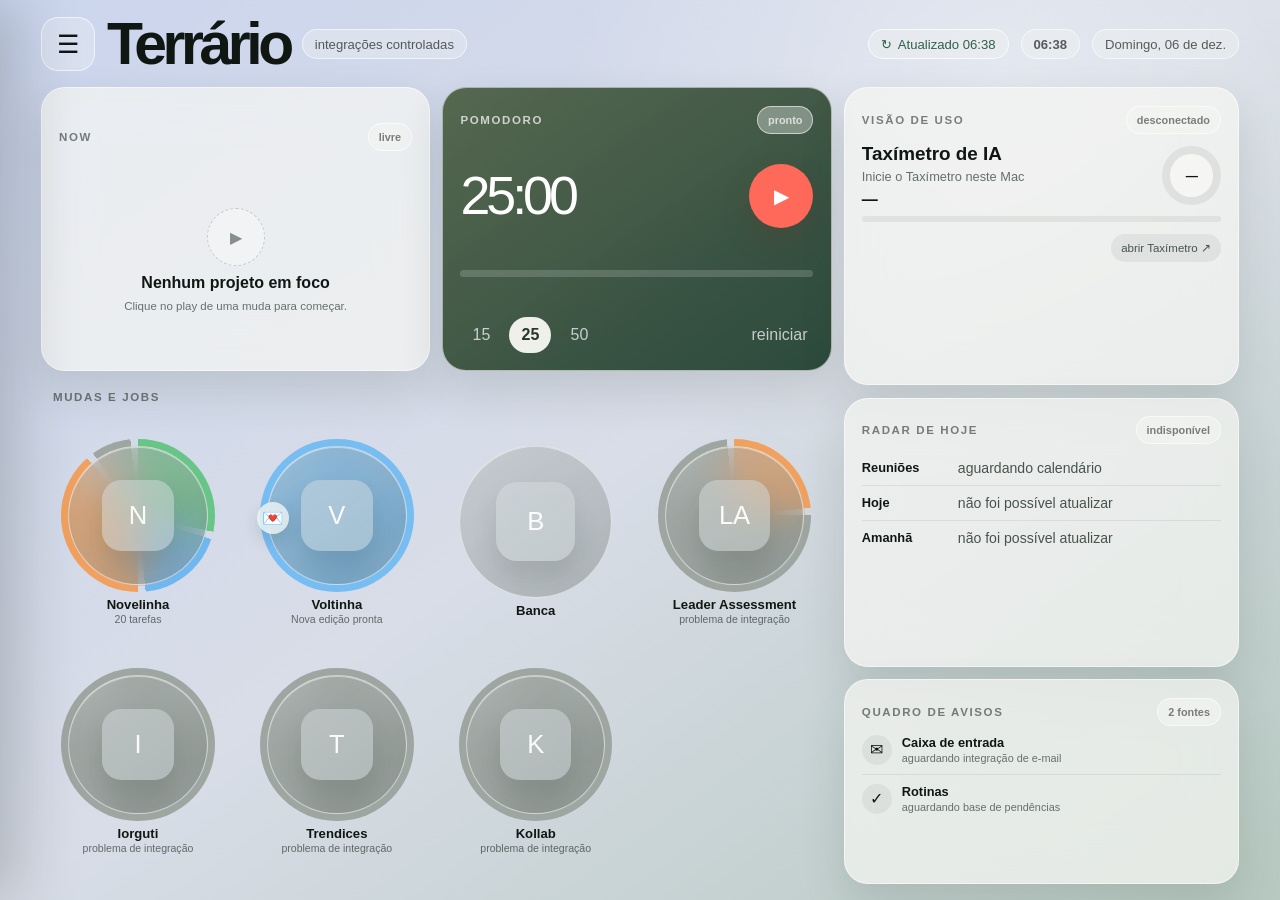
==== commit 2eaaf173: "Separa relógios e refina navegação" ====
--- a/index.html
+++ b/index.html
@@ -6,7 +6,7 @@
   <meta name="theme-color" content="#cbd5ed">
   <meta name="description" content="Terrário — projetos e ferramentas de trabalho em um painel único.">
   <title>Terrário</title>
-  <link rel="stylesheet" href="garden.css?v=20260817-1">
+  <link rel="stylesheet" href="garden.css?v=20260817-2">
 </head>
 <body>
   <main class="terrario-shell" id="terrarioShell" aria-labelledby="pageTitle">
@@ -29,14 +29,13 @@
 
     <section class="dashboard-grid" aria-label="Projetos e ferramentas">
       <section class="work-time-zone" aria-label="Trabalho e tempo">
-        <section class="focus-card glass-card" aria-label="Trabalhando agora">
-          <div class="widget-topline dark-copy"><span>Trabalhando agora</span><span class="status-pill" id="focusStatus">livre</span></div>
+        <section class="focus-card now-card glass-card" id="nowCard" aria-label="Now">
+          <div class="widget-topline dark-copy" id="nowTopline"><span>Now</span><span class="status-pill" id="focusStatus">livre</span></div>
           <div id="focusContent"></div>
         </section>
 
         <section class="pomodoro-card glass-card" id="pomodoro" tabindex="-1" aria-label="Tempo de trabalho">
-          <div class="widget-topline"><span>Tempo de trabalho</span><span class="status-pill" id="pomodoroState" aria-live="polite">pronto</span></div>
-          <div class="pomodoro-label">Pomodoro <small id="pomodoroProject">· sem projeto</small></div>
+          <div class="widget-topline"><span>Pomodoro</span><span class="status-pill" id="pomodoroState" aria-live="polite">pronto</span></div>
           <div class="pomodoro-time-row">
             <div class="pomodoro-time" id="timer" aria-live="polite">25:00</div>
             <button class="pomodoro-play" id="timerToggle" type="button" aria-label="Iniciar Pomodoro"><span aria-hidden="true">▶</span></button>
@@ -51,8 +50,8 @@
         </section>
       </section>
 
-      <section class="projects-board" aria-label="Mudas e aplicações">
-        <div class="section-heading"><span>Mudas e aplicações</span><small id="panelCount">0 no painel</small></div>
+      <section class="projects-board" aria-label="Mudas e jobs">
+        <div class="section-heading"><span>Mudas e jobs</span></div>
         <div class="projects-grid" id="projectsGrid"></div>
       </section>
 
@@ -124,6 +123,6 @@
     </form>
   </div>
 
-  <script src="garden.js?v=20260817-1"></script>
+  <script src="garden.js?v=20260817-2"></script>
 </body>
 </html>
--- a/garden.css
+++ b/garden.css
@@ -325,7 +325,7 @@
 .project-interaction {
   position: relative;
   width: min(100%, var(--circle-size));
-  min-height: calc(var(--circle-size) + 18px);
+  min-height: calc(var(--circle-size) + 8px);
   margin: 0 auto;
 }
 
@@ -444,7 +444,7 @@
 .project-actions {
   position: absolute;
   z-index: 12;
-  top: calc(var(--circle-size) - 20px);
+  top: calc(var(--circle-size) - 48px);
   left: 50%;
   display: flex;
   align-items: center;
@@ -471,7 +471,7 @@
 }
 
 .project-name {
-  margin: 2px auto 1px;
+  margin: -3px auto 1px;
   overflow: hidden;
   color: var(--ink);
   text-overflow: ellipsis;
@@ -481,7 +481,7 @@
 }
 
 .project-state {
-  min-height: 1.2em;
+  min-height: 0;
   overflow: hidden;
   color: rgba(26, 36, 29, 0.62);
   text-overflow: ellipsis;
@@ -664,6 +664,159 @@
   align-content: stretch;
 }
 
+.now-card {
+  transition: background 180ms ease, color 180ms ease;
+}
+
+.now-card.has-project {
+  color: white;
+  background:
+    radial-gradient(circle at 92% 6%, rgba(255, 255, 255, 0.24), transparent 38%),
+    linear-gradient(145deg, color-mix(in srgb, var(--now-color) 82%, #33473c), color-mix(in srgb, var(--now-color) 54%, #23382e));
+}
+
+.now-card.has-project .widget-topline,
+.now-card.has-project .widget-topline .status-pill {
+  color: rgba(255, 255, 255, 0.78);
+}
+
+.now-content {
+  min-height: 0;
+  display: grid;
+  grid-template-columns: minmax(0, 1fr) minmax(150px, 0.95fr);
+  grid-template-areas:
+    "identity time"
+    "actions actions"
+    "tasks tasks";
+  align-content: space-between;
+  gap: 10px 14px;
+}
+
+.now-identity {
+  grid-area: identity;
+  min-width: 0;
+  display: flex;
+  align-items: center;
+  gap: 10px;
+}
+
+.now-identity > strong {
+  overflow: hidden;
+  text-overflow: ellipsis;
+  white-space: nowrap;
+  font-size: 1rem;
+}
+
+.now-avatar {
+  flex: 0 0 46px;
+  width: 46px;
+  height: 46px;
+  display: grid;
+  place-items: center;
+  overflow: hidden;
+  border: 1px solid rgba(255, 255, 255, 0.42);
+  border-radius: 50%;
+  background: rgba(255, 255, 255, 0.2);
+  color: white;
+  font-size: 0.76rem;
+  font-weight: 800;
+}
+
+.now-avatar img {
+  width: 72%;
+  height: 72%;
+  object-fit: contain;
+}
+
+.now-time-row {
+  grid-area: time;
+  display: flex;
+  align-items: center;
+  justify-content: flex-end;
+  gap: 10px;
+}
+
+.now-time-row small,
+.now-time-row strong {
+  display: block;
+  text-align: right;
+}
+
+.now-time-row small {
+  margin-bottom: 3px;
+  color: rgba(255, 255, 255, 0.64);
+  font-size: 0.66rem;
+}
+
+.now-time-row strong {
+  font-size: clamp(1.35rem, 2.2vw, 2rem);
+  font-variant-numeric: tabular-nums;
+  letter-spacing: -0.05em;
+}
+
+.now-timer-toggle {
+  flex: 0 0 44px;
+  width: 44px;
+  height: 44px;
+  border: 0;
+  border-radius: 50%;
+  background: var(--coral);
+  color: white;
+  cursor: pointer;
+  box-shadow: 0 10px 22px rgba(57, 34, 31, 0.2);
+}
+
+.now-actions {
+  grid-area: actions;
+  display: flex;
+  align-items: center;
+  gap: 6px;
+  overflow-x: auto;
+}
+
+.now-actions button {
+  flex: 0 0 auto;
+  padding: 6px 9px;
+  border: 1px solid rgba(255, 255, 255, 0.28);
+  border-radius: 999px;
+  background: rgba(255, 255, 255, 0.13);
+  color: white;
+  cursor: pointer;
+  font-size: 0.68rem;
+}
+
+.now-task-list {
+  grid-area: tasks;
+  min-width: 0;
+  display: grid;
+  grid-template-columns: repeat(3, minmax(0, 1fr));
+  gap: 6px;
+}
+
+.now-task {
+  min-width: 0;
+  display: flex;
+  align-items: center;
+  justify-content: space-between;
+  gap: 7px;
+  padding: 7px 8px;
+  border-radius: 10px;
+  background: rgba(255, 255, 255, 0.12);
+  font-size: 0.67rem;
+}
+
+.now-task span {
+  overflow: hidden;
+  text-overflow: ellipsis;
+  white-space: nowrap;
+}
+
+.now-task.is-empty {
+  grid-column: 1 / -1;
+  justify-content: flex-start;
+  color: rgba(255, 255, 255, 0.64);
+}
+
 .radar-card {
   min-height: 0;
 }
@@ -1132,7 +1285,7 @@
 
 .drawer-project {
   display: grid;
-  grid-template-columns: 48px minmax(0, 1fr) auto auto;
+  grid-template-columns: 20px 44px minmax(0, 1fr) auto auto;
   align-items: center;
   gap: 8px;
   padding: 8px;
@@ -1141,9 +1294,20 @@
   background: rgba(255, 255, 255, 0.48);
 }
 
+.drawer-drag {
+  color: rgba(45, 58, 50, 0.36);
+  cursor: grab;
+  font-size: 0.9rem;
+  letter-spacing: -0.2em;
+}
+
+.drawer-project:active .drawer-drag {
+  cursor: grabbing;
+}
+
 .drawer-thumbnail {
-  width: 48px;
-  height: 48px;
+  width: 44px;
+  height: 44px;
   display: grid;
   place-items: center;
   overflow: hidden;
@@ -1175,6 +1339,14 @@
   border: 0;
   background: transparent;
   cursor: pointer;
+}
+
+.drawer-focus {
+  grid-column: 4;
+}
+
+.drawer-edit {
+  grid-column: 5;
 }
 
 .drawer-focus,
@@ -1751,6 +1923,24 @@
     grid-template-columns: repeat(2, minmax(0, 1fr));
   }
 
+  .now-content {
+    grid-template-columns: 1fr;
+    grid-template-areas:
+      "identity"
+      "time"
+      "actions"
+      "tasks";
+  }
+
+  .now-time-row {
+    justify-content: space-between;
+  }
+
+  .now-time-row small,
+  .now-time-row strong {
+    text-align: left;
+  }
+
   .project-cell:last-child:nth-child(odd) {
     grid-column: 1 / -1;
   }
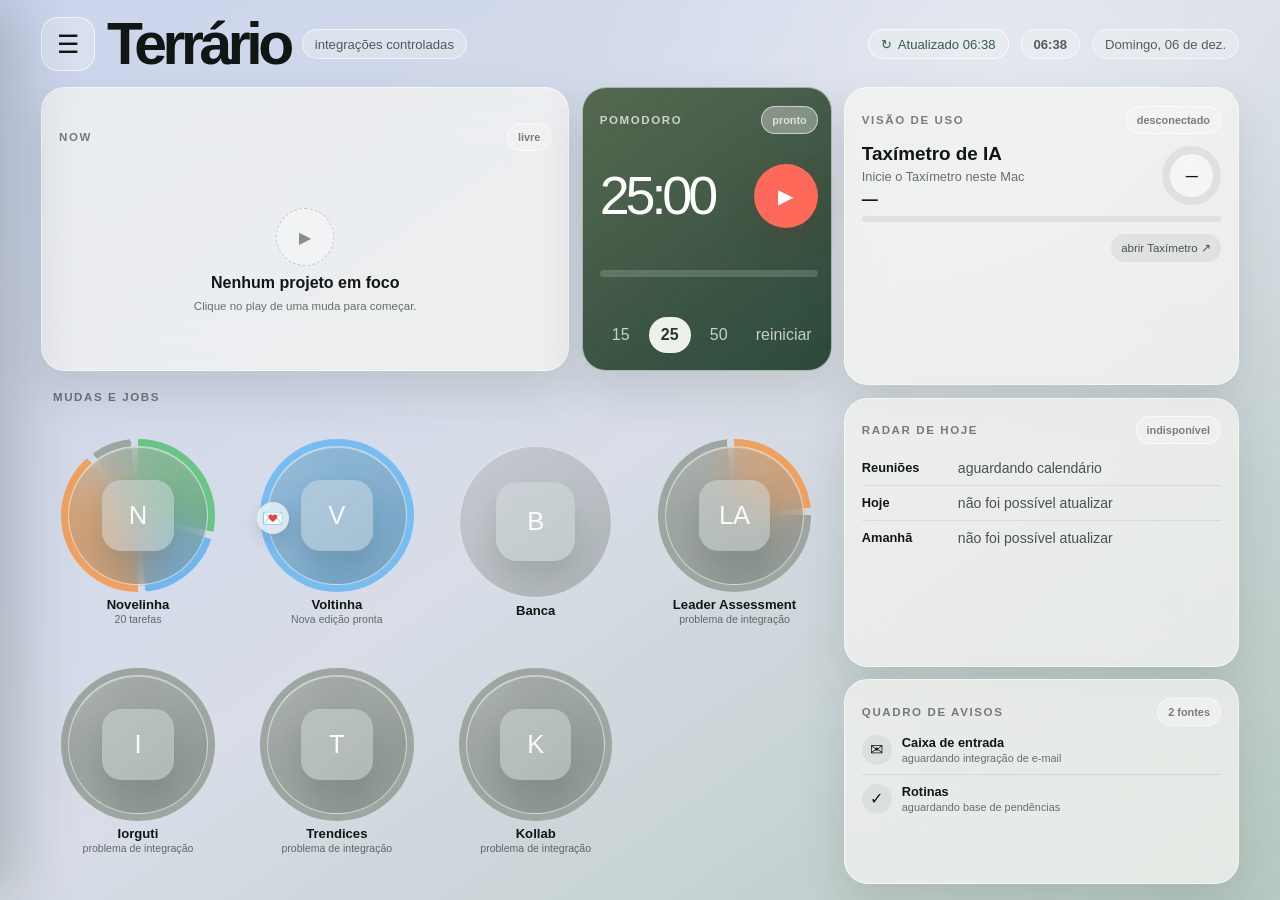
==== commit 2d98f1a1: "Integra novo Now e publica tarefas do Notion" ====
--- a/index.html
+++ b/index.html
@@ -6,7 +6,7 @@
   <meta name="theme-color" content="#cbd5ed">
   <meta name="description" content="Terrário — projetos e ferramentas de trabalho em um painel único.">
   <title>Terrário</title>
-  <link rel="stylesheet" href="garden.css?v=20260817-2">
+  <link rel="stylesheet" href="garden.css?v=20260817-3">
 </head>
 <body>
   <main class="terrario-shell" id="terrarioShell" aria-labelledby="pageTitle">
@@ -123,6 +123,6 @@
     </form>
   </div>
 
-  <script src="garden.js?v=20260817-2"></script>
+  <script src="garden.js?v=20260817-3"></script>
 </body>
 </html>
--- a/garden.css
+++ b/garden.css
@@ -231,7 +231,7 @@
   grid-row: 1;
   min-width: 0;
   display: grid;
-  grid-template-columns: repeat(2, minmax(0, 1fr));
+  grid-template-columns: minmax(0, 1.7fr) minmax(250px, 0.8fr);
   gap: clamp(9px, 1.35dvh, 14px);
 }
 
@@ -659,9 +659,11 @@
 
 .focus-card {
   --circle-size: clamp(108px, min(9vw, 14dvh), 142px);
+  position: relative;
   min-height: 0;
   display: grid;
   align-content: stretch;
+  overflow: hidden;
 }
 
 .now-card {
@@ -683,40 +685,38 @@
 .now-content {
   min-height: 0;
   display: grid;
-  grid-template-columns: minmax(0, 1fr) minmax(150px, 0.95fr);
-  grid-template-areas:
-    "identity time"
-    "actions actions"
-    "tasks tasks";
-  align-content: space-between;
-  gap: 10px 14px;
-}
-
-.now-identity {
-  grid-area: identity;
-  min-width: 0;
+  grid-template-columns: 76px minmax(0, 1fr) 38px;
+  gap: clamp(9px, 1.1vw, 14px);
+  align-items: start;
+  margin-top: 8px;
+}
+
+.now-project-mark {
   display: flex;
-  align-items: center;
-  gap: 10px;
-}
-
-.now-identity > strong {
-  overflow: hidden;
-  text-overflow: ellipsis;
-  white-space: nowrap;
-  font-size: 1rem;
+  flex-direction: column;
+  align-items: center;
+  padding-top: 4px;
+}
+
+.now-project-ring {
+  width: 72px;
+  aspect-ratio: 1;
+  display: grid;
+  place-items: center;
+  padding: 6px;
+  border-radius: 50%;
+  box-shadow: inset 0 0 0 2px rgba(255, 255, 255, 0.5), 0 10px 22px rgba(29, 47, 39, 0.16);
 }
 
 .now-avatar {
-  flex: 0 0 46px;
   width: 46px;
-  height: 46px;
+  aspect-ratio: 1;
   display: grid;
   place-items: center;
   overflow: hidden;
-  border: 1px solid rgba(255, 255, 255, 0.42);
-  border-radius: 50%;
-  background: rgba(255, 255, 255, 0.2);
+  border: 1px solid rgba(255, 255, 255, 0.34);
+  border-radius: 15px;
+  background: rgba(255, 255, 255, 0.22);
   color: white;
   font-size: 0.76rem;
   font-weight: 800;
@@ -728,93 +728,158 @@
   object-fit: contain;
 }
 
-.now-time-row {
-  grid-area: time;
+.now-project-mark > strong {
+  margin-top: 9px;
+  color: rgba(255, 255, 255, 0.76);
+  font-size: 0.76rem;
+  font-variant-numeric: tabular-nums;
+  white-space: nowrap;
+}
+
+.now-project-mark > strong.is-running {
+  color: #fff1ca;
+}
+
+.now-main {
+  min-width: 0;
+}
+
+.now-main h2 {
+  overflow: hidden;
+  margin: 0 0 8px;
+  color: white;
+  font-size: clamp(0.96rem, 1.35vw, 1.18rem);
+  letter-spacing: -0.035em;
+  line-height: 1.05;
+  text-overflow: ellipsis;
+  white-space: nowrap;
+}
+
+.now-accordion {
+  overflow: hidden;
+  border: 1px solid rgba(255, 255, 255, 0.18);
+  border-radius: 13px;
+  background: rgba(255, 255, 255, 0.1);
+}
+
+.now-task-group + .now-task-group {
+  border-top: 1px solid rgba(255, 255, 255, 0.14);
+}
+
+.now-task-group > button {
+  width: 100%;
+  min-height: 29px;
   display: flex;
   align-items: center;
-  justify-content: flex-end;
-  gap: 10px;
-}
-
-.now-time-row small,
-.now-time-row strong {
-  display: block;
-  text-align: right;
-}
-
-.now-time-row small {
-  margin-bottom: 3px;
+  justify-content: space-between;
+  gap: 8px;
+  padding: 5px 9px;
+  border: 0;
+  background: transparent;
+  color: rgba(255, 255, 255, 0.73);
+  font-size: 0.66rem;
+  font-weight: 700;
+  text-align: left;
+  cursor: pointer;
+}
+
+.now-task-group.is-open > button {
+  color: white;
+}
+
+.now-task-meta {
+  display: inline-flex;
+  align-items: center;
+  gap: 6px;
+  color: rgba(255, 255, 255, 0.52);
+  font-size: 0.61rem;
+}
+
+.now-task-meta span {
+  display: inline-block;
+  font-size: 0.85rem;
+  transform: rotate(-90deg);
+  transition: transform 160ms ease;
+}
+
+.now-task-group.is-open .now-task-meta span {
+  transform: rotate(0deg);
+}
+
+.now-task-items {
+  display: grid;
+  gap: 1px;
+  padding: 0 5px 5px;
+}
+
+.now-task-items a {
+  min-width: 0;
+  display: flex;
+  align-items: center;
+  justify-content: space-between;
+  gap: 8px;
+  padding: 4px 6px;
+  border-radius: 7px;
+  color: rgba(255, 255, 255, 0.87);
+  font-size: 0.62rem;
+  text-decoration: none;
+}
+
+.now-task-items a:hover {
+  background: rgba(255, 255, 255, 0.12);
+}
+
+.now-task-items a span:first-child {
+  overflow: hidden;
+  text-overflow: ellipsis;
+  white-space: nowrap;
+}
+
+.now-task-empty {
+  padding: 3px 6px 6px;
   color: rgba(255, 255, 255, 0.64);
-  font-size: 0.66rem;
-}
-
-.now-time-row strong {
-  font-size: clamp(1.35rem, 2.2vw, 2rem);
-  font-variant-numeric: tabular-nums;
-  letter-spacing: -0.05em;
-}
-
-.now-timer-toggle {
-  flex: 0 0 44px;
-  width: 44px;
-  height: 44px;
-  border: 0;
-  border-radius: 50%;
-  background: var(--coral);
-  color: white;
-  cursor: pointer;
-  box-shadow: 0 10px 22px rgba(57, 34, 31, 0.2);
+  font-size: 0.61rem;
+}
+
+.now-completed {
+  margin: 7px 1px 0;
+  color: rgba(255, 255, 255, 0.62);
+  font-size: 0.61rem;
 }
 
 .now-actions {
-  grid-area: actions;
-  display: flex;
-  align-items: center;
+  display: grid;
   gap: 6px;
-  overflow-x: auto;
 }
 
 .now-actions button {
-  flex: 0 0 auto;
-  padding: 6px 9px;
+  width: 36px;
+  aspect-ratio: 1;
+  display: grid;
+  place-items: center;
+  padding: 0;
   border: 1px solid rgba(255, 255, 255, 0.28);
-  border-radius: 999px;
+  border-radius: 12px;
   background: rgba(255, 255, 255, 0.13);
   color: white;
   cursor: pointer;
-  font-size: 0.68rem;
-}
-
-.now-task-list {
-  grid-area: tasks;
-  min-width: 0;
-  display: grid;
-  grid-template-columns: repeat(3, minmax(0, 1fr));
-  gap: 6px;
-}
-
-.now-task {
-  min-width: 0;
-  display: flex;
-  align-items: center;
-  justify-content: space-between;
-  gap: 7px;
-  padding: 7px 8px;
-  border-radius: 10px;
-  background: rgba(255, 255, 255, 0.12);
-  font-size: 0.67rem;
-}
-
-.now-task span {
-  overflow: hidden;
-  text-overflow: ellipsis;
-  white-space: nowrap;
-}
-
-.now-task.is-empty {
-  grid-column: 1 / -1;
-  justify-content: flex-start;
-  color: rgba(255, 255, 255, 0.64);
+  font-size: 0.78rem;
+  backdrop-filter: blur(12px);
+}
+
+.now-actions button:hover:not(:disabled) {
+  background: rgba(255, 255, 255, 0.22);
+}
+
+.now-actions button.is-timing {
+  border-color: rgba(255, 241, 202, 0.48);
+  background: rgba(255, 226, 151, 0.2);
+  color: #fff1ca;
+}
+
+.now-actions button.is-placeholder {
+  opacity: 0.4;
+  cursor: default;
 }
 
 .radar-card {
@@ -1924,21 +1989,30 @@
   }
 
   .now-content {
-    grid-template-columns: 1fr;
-    grid-template-areas:
-      "identity"
-      "time"
-      "actions"
-      "tasks";
-  }
-
-  .now-time-row {
-    justify-content: space-between;
-  }
-
-  .now-time-row small,
-  .now-time-row strong {
-    text-align: left;
+    grid-template-columns: 66px minmax(0, 1fr);
+  }
+
+  .now-project-ring {
+    width: 62px;
+  }
+
+  .now-avatar {
+    width: 40px;
+  }
+
+  .now-actions {
+    grid-column: 1 / -1;
+    grid-row: 1;
+    display: flex;
+    justify-content: flex-end;
+  }
+
+  .now-project-mark {
+    grid-row: 2;
+  }
+
+  .now-main {
+    grid-row: 2;
   }
 
   .project-cell:last-child:nth-child(odd) {
